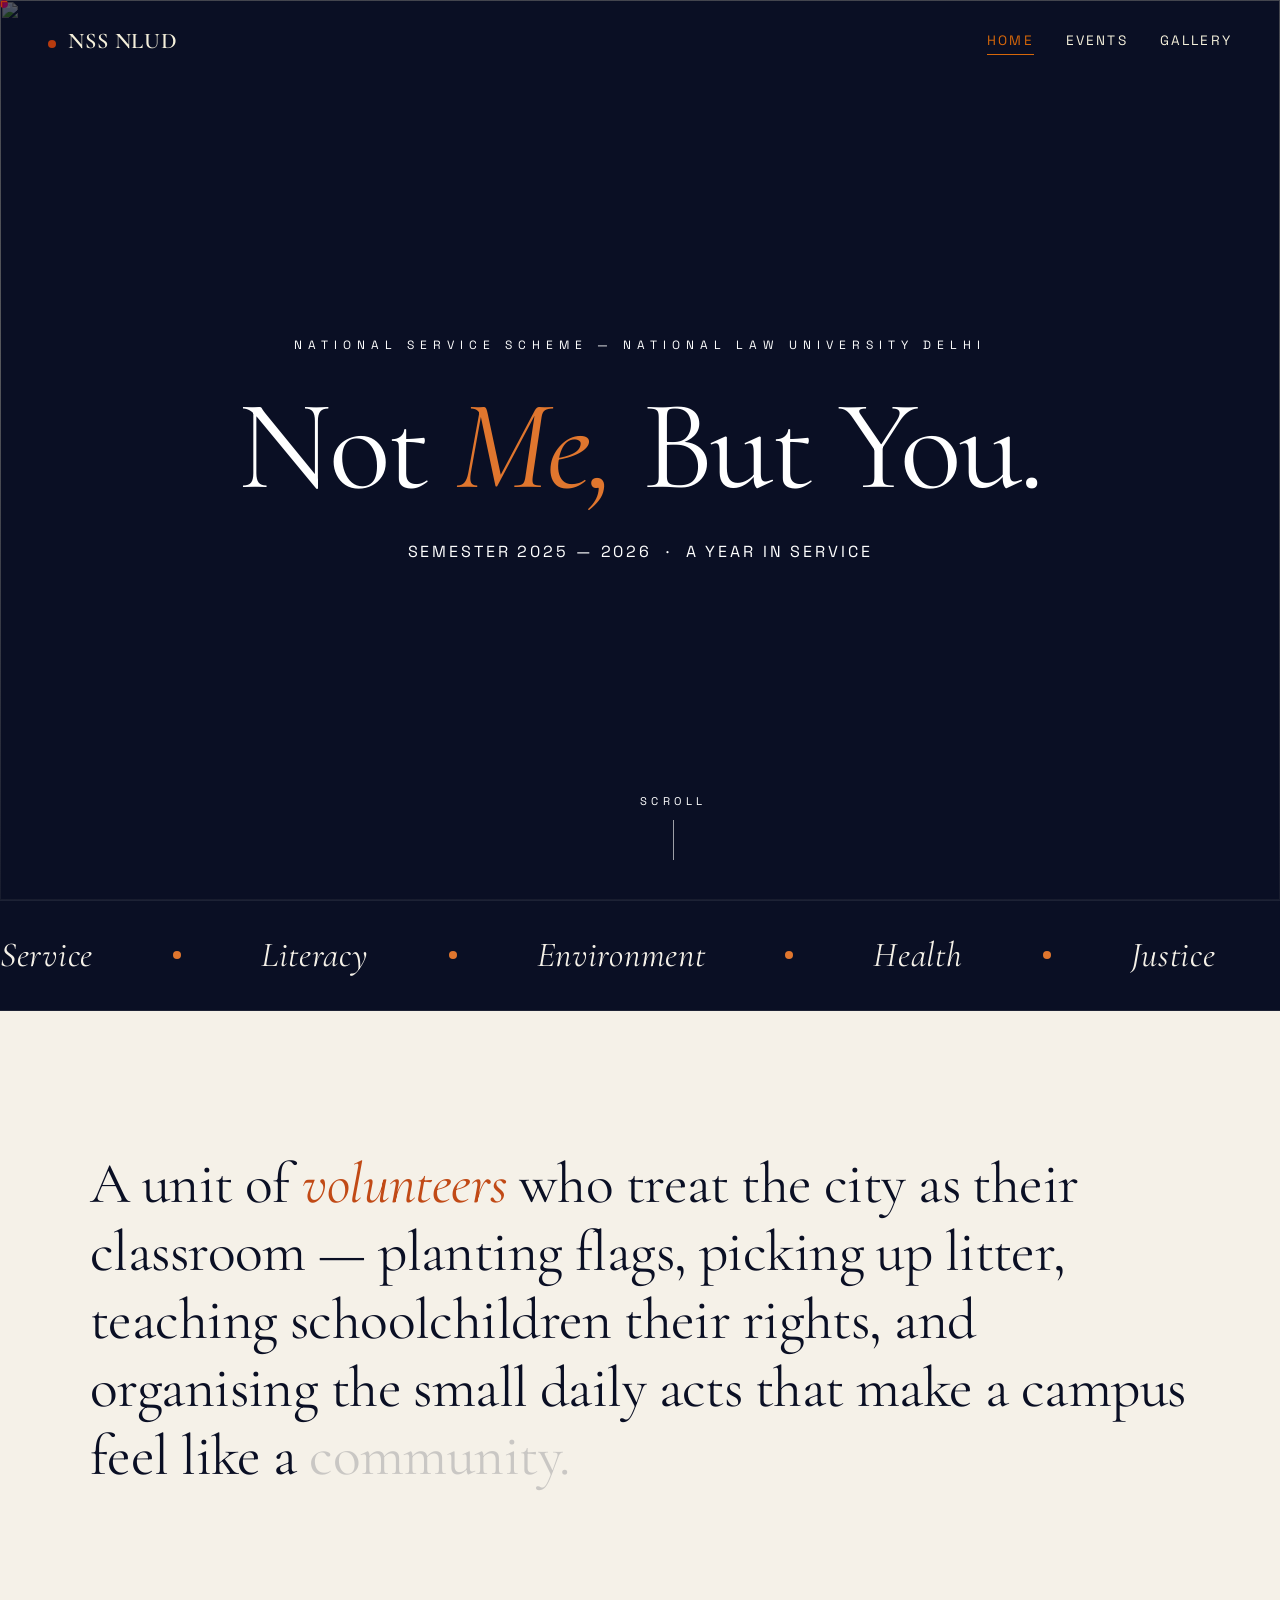
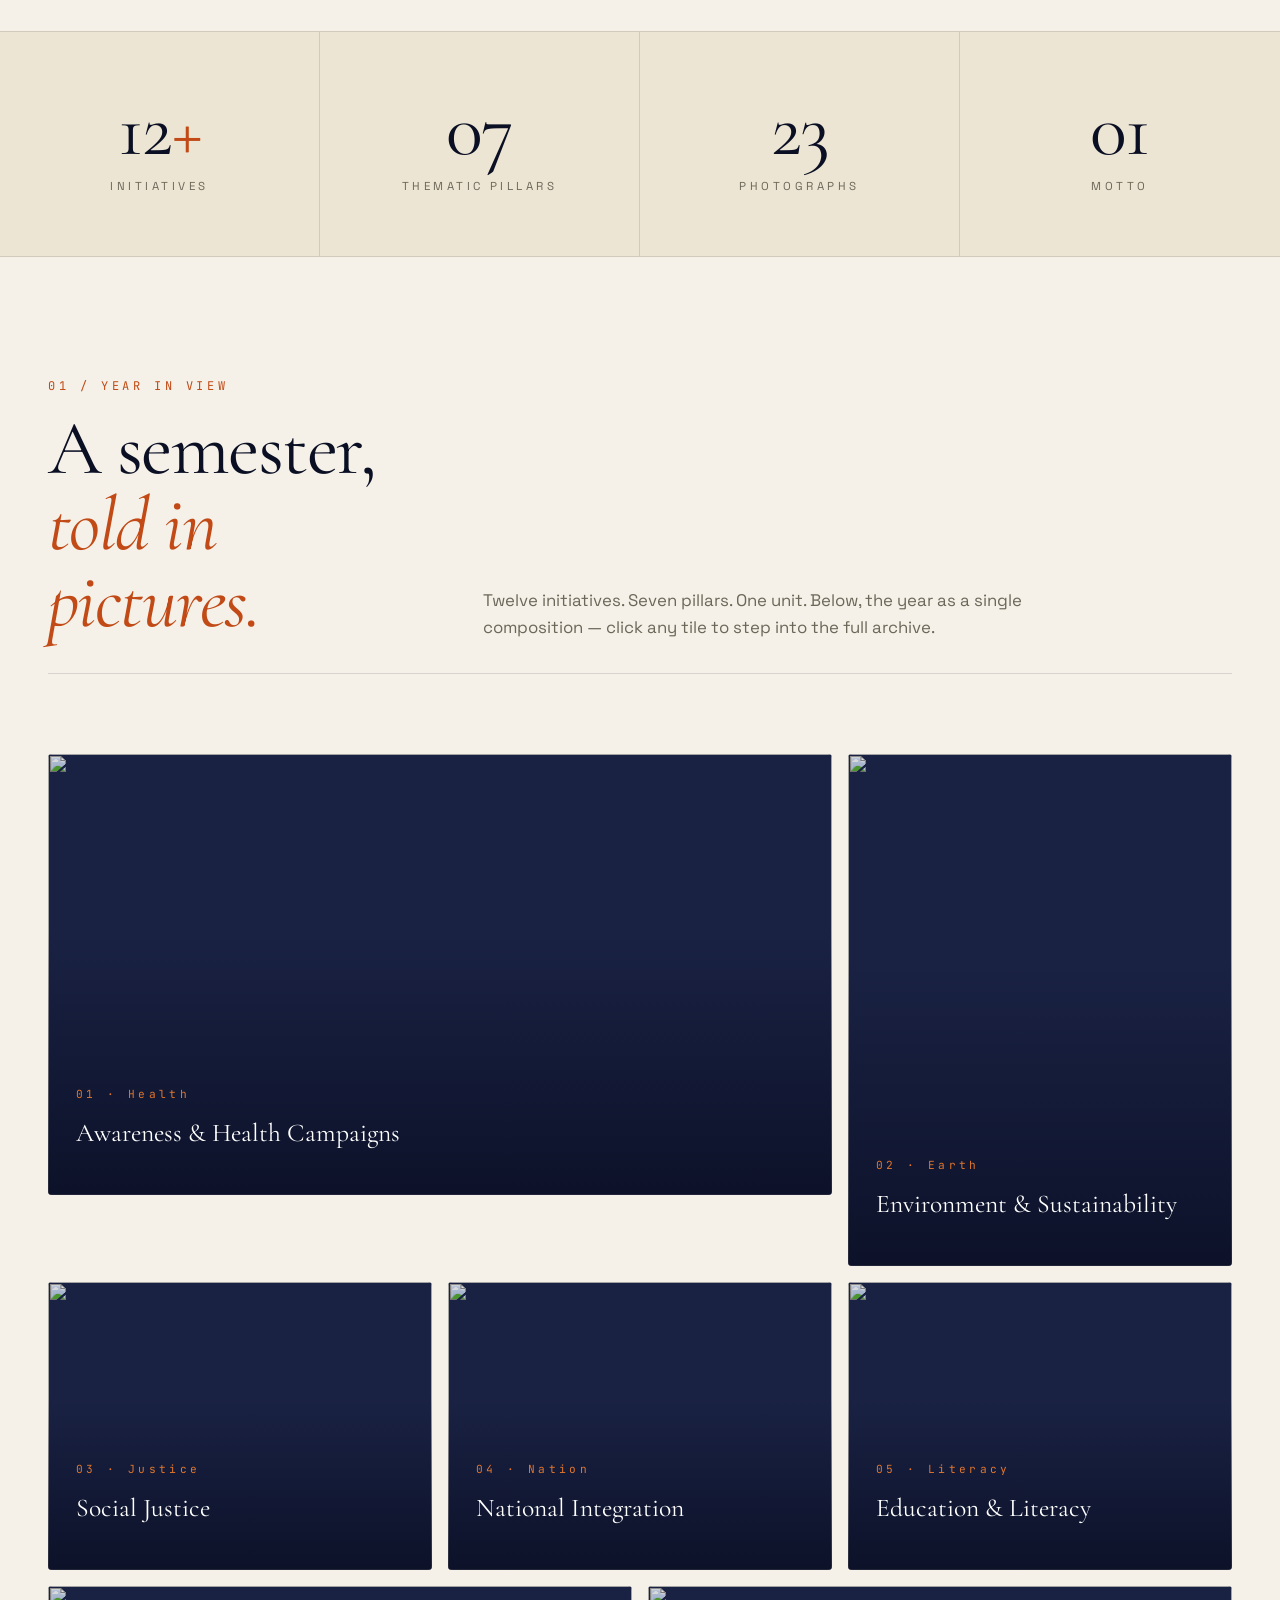
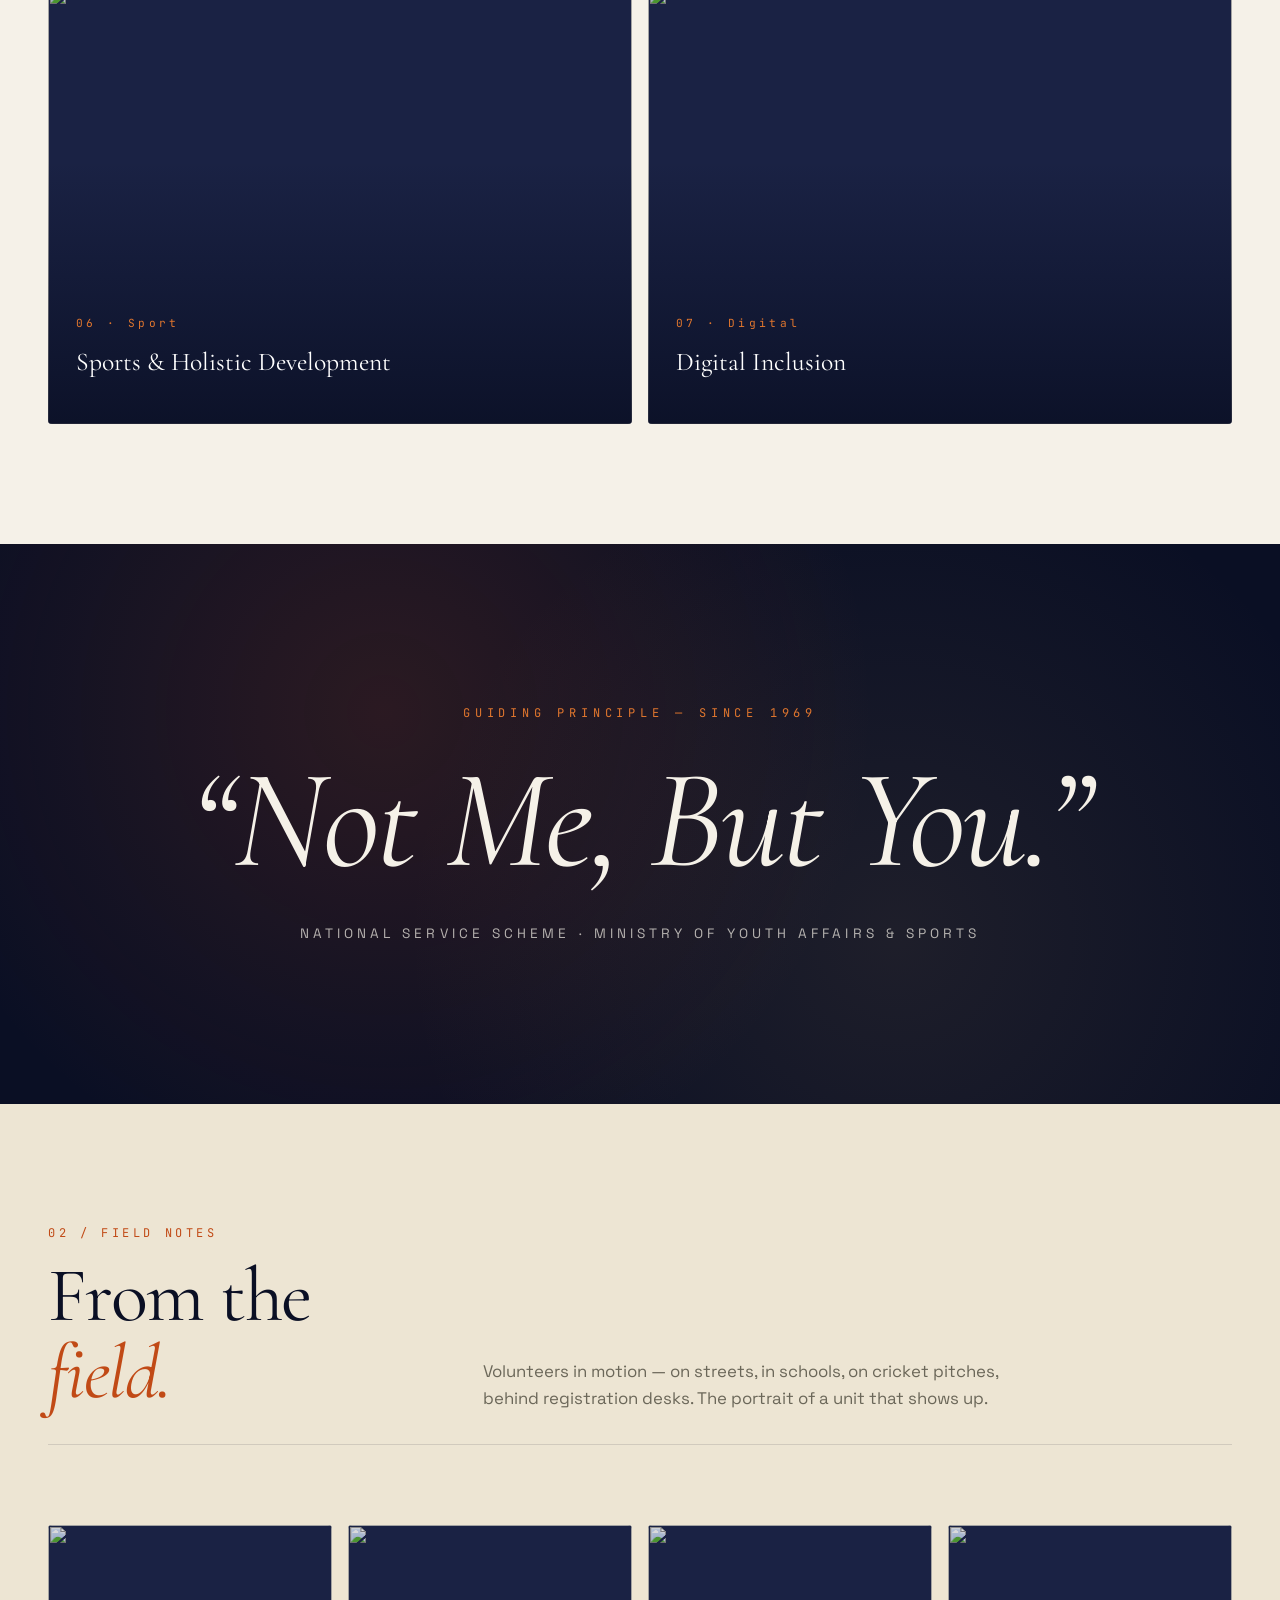
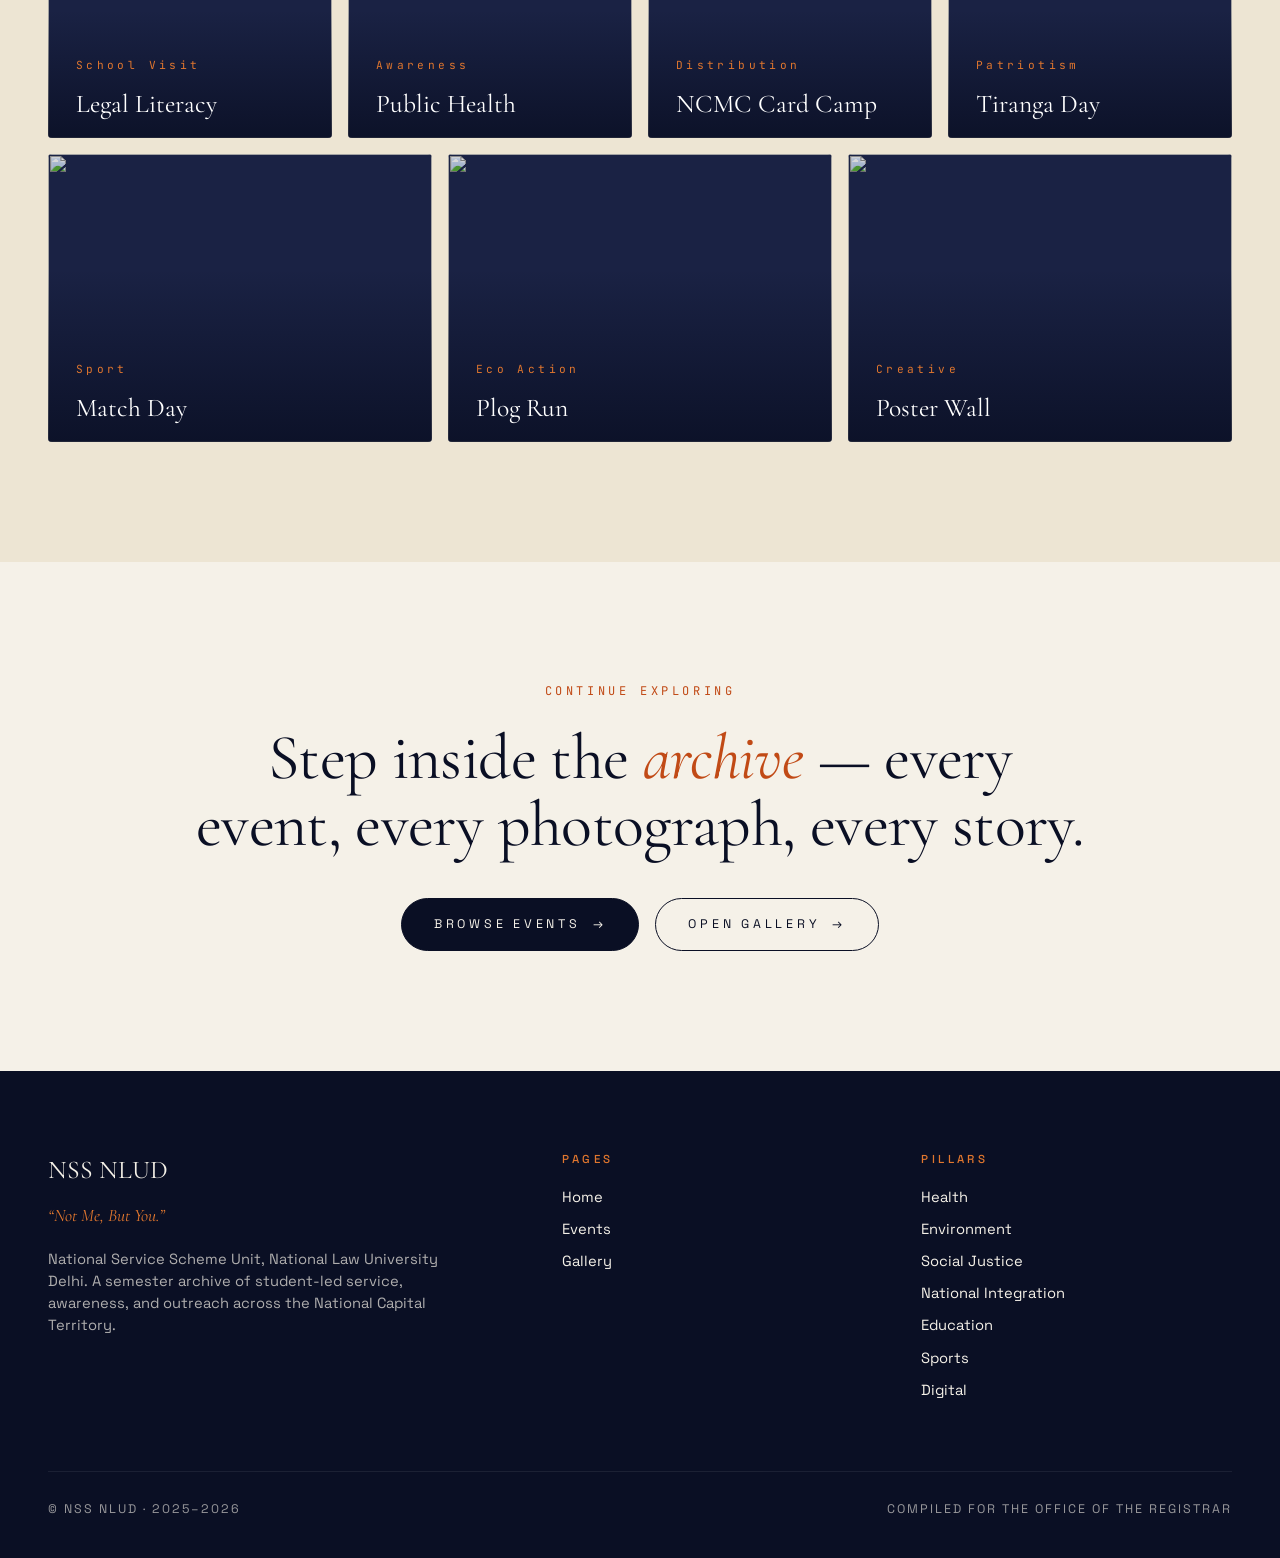
==== ncc-nss-portal/index.html @ cd05477a "Build animation-heavy NSS NLUD portal (index, events, gallery) Picture-first multi-page site with ed" ====
<!DOCTYPE html>
<html lang="en">
<head>
<meta charset="UTF-8">
<meta name="viewport" content="width=device-width, initial-scale=1.0">
<title>NSS NLUD &mdash; Not Me, But You</title>
<link rel="preconnect" href="https://fonts.googleapis.com">
<link rel="preconnect" href="https://fonts.gstatic.com" crossorigin>
<link href="https://fonts.googleapis.com/css2?family=Cormorant+Garamond:ital,wght@0,400;0,500;0,600;1,400;1,500&family=JetBrains+Mono:wght@400;500&family=Space+Grotesk:wght@300;400;500;600&display=swap" rel="stylesheet">
<link rel="stylesheet" href="css/style.css">
</head>
<body>

<!-- Loader -->
<div class="loader" id="loader">
  <div class="loader-content">
    <div class="loader-emblem"></div>
    <div class="loader-text">NSS NLUD</div>
  </div>
</div>

<div class="cursor-dot" id="cursor"></div>

<!-- Nav -->
<nav class="nav" id="nav">
  <a href="index.html" class="nav-brand"><span class="nav-brand-mark"></span>NSS NLUD</a>
  <ul class="nav-links">
    <li><a href="index.html" class="active">Home</a></li>
    <li><a href="events.html">Events</a></li>
    <li><a href="gallery.html">Gallery</a></li>
  </ul>
</nav>

<!-- Hero -->
<section class="hero">
  <div class="hero-images">
    <img class="hero-img active" src="https://i.ibb.co/6GfSR00/v-Y8-UCCm-X.jpg" alt="">
    <img class="hero-img" src="https://i.ibb.co/MmTkv3T/f-Pap-Uw-OS.jpg" alt="">
    <img class="hero-img" src="https://i.ibb.co/WWmpXKh4/R6dk18je.jpg" alt="">
    <img class="hero-img" src="https://i.ibb.co/zhR3KMVs/i-C2-OAWls.jpg" alt="">
  </div>
  <div class="hero-overlay"></div>
  <div class="hero-content">
    <div class="hero-eyebrow">National Service Scheme &mdash; National Law University Delhi</div>
    <h1 class="hero-title">
      <span class="word">Not</span> <span class="word"><em>Me,</em></span> <span class="word">But You.</span>
    </h1>
    <div class="hero-sub">Semester 2025 &mdash; 2026 &nbsp;&middot;&nbsp; A Year in Service</div>
  </div>
  <div class="hero-scroll">
    <span>Scroll</span>
    <div class="hero-scroll-line"></div>
  </div>
</section>

<!-- Marquee motto -->
<div class="marquee">
  <div class="marquee-track">
    <span>Service <span class="dot"></span> Literacy <span class="dot"></span> Environment <span class="dot"></span> Health <span class="dot"></span> Justice <span class="dot"></span> Patriotism <span class="dot"></span> Sport <span class="dot"></span> Inclusion <span class="dot"></span></span>
    <span>Service <span class="dot"></span> Literacy <span class="dot"></span> Environment <span class="dot"></span> Health <span class="dot"></span> Justice <span class="dot"></span> Patriotism <span class="dot"></span> Sport <span class="dot"></span> Inclusion <span class="dot"></span></span>
  </div>
</div>

<!-- Intro band -->
<section class="intro-band">
  <p class="intro-text" id="introText">
    A unit of <em>volunteers</em> who treat the city as their classroom &mdash; planting flags, picking up litter, teaching schoolchildren their rights, and organising the small daily acts that make a campus feel like a community.
  </p>
</section>

<!-- Stats -->
<section class="stats reveal-stagger">
  <div class="stat">
    <div class="stat-num">12<em>+</em></div>
    <div class="stat-label">Initiatives</div>
  </div>
  <div class="stat">
    <div class="stat-num">07</div>
    <div class="stat-label">Thematic Pillars</div>
  </div>
  <div class="stat">
    <div class="stat-num">23</div>
    <div class="stat-label">Photographs</div>
  </div>
  <div class="stat">
    <div class="stat-num">01</div>
    <div class="stat-label">Motto</div>
  </div>
</section>

<!-- Tiles -->
<section class="section">
  <div class="container">
    <div class="section-head reveal-up">
      <div>
        <div class="section-num">01 / Year in view</div>
        <h2 class="section-title">A semester, <em>told in pictures.</em></h2>
      </div>
      <p class="section-blurb">Twelve initiatives. Seven pillars. One unit. Below, the year as a single composition &mdash; click any tile to step into the full archive.</p>
    </div>

    <div class="tiles reveal-stagger">
      <a class="tile tile-wide" href="events.html#health">
        <img src="https://i.ibb.co/vCtHjJq8/v-Jl4-D5-WC.jpg" alt="">
        <div class="tile-overlay">
          <div class="tile-num">01 &middot; Health</div>
          <div class="tile-title">Awareness &amp; Health Campaigns</div>
          <div class="tile-meta">No Tobacco Day &middot; Dog Bite Awareness</div>
        </div>
      </a>
      <a class="tile tile-tall" href="events.html#environment">
        <img src="https://i.ibb.co/C5NzGL7y/P8Egzm8C.jpg" alt="">
        <div class="tile-overlay">
          <div class="tile-num">02 &middot; Earth</div>
          <div class="tile-title">Environment &amp; Sustainability</div>
          <div class="tile-meta">Plog Run &middot; Environment Day</div>
        </div>
      </a>
      <a class="tile tile-third" href="events.html#justice">
        <img src="https://i.ibb.co/v6W6yH0Q/v4h-L5rw-B.jpg" alt="">
        <div class="tile-overlay">
          <div class="tile-num">03 &middot; Justice</div>
          <div class="tile-title">Social Justice</div>
          <div class="tile-meta">Population Day &middot; Legal Literacy</div>
        </div>
      </a>
      <a class="tile tile-third" href="events.html#nation">
        <img src="https://i.ibb.co/ycH7rbXF/HEj-VTa12.jpg" alt="">
        <div class="tile-overlay">
          <div class="tile-num">04 &middot; Nation</div>
          <div class="tile-title">National Integration</div>
          <div class="tile-meta">Har Ghar Tiranga &middot; NSS Day</div>
        </div>
      </a>
      <a class="tile tile-third" href="events.html#literacy">
        <img src="https://i.ibb.co/7JJq0cfD/vdzvq2pq.jpg" alt="">
        <div class="tile-overlay">
          <div class="tile-num">05 &middot; Literacy</div>
          <div class="tile-title">Education &amp; Literacy</div>
          <div class="tile-meta">Literacy Day &middot; School Visits</div>
        </div>
      </a>
      <a class="tile tile-half" href="events.html#sport">
        <img src="https://i.ibb.co/s91N2N72/Zc-K5-KQ6-Y.jpg" alt="">
        <div class="tile-overlay">
          <div class="tile-num">06 &middot; Sport</div>
          <div class="tile-title">Sports &amp; Holistic Development</div>
          <div class="tile-meta">Faculty vs Students &middot; National Sports Day</div>
        </div>
      </a>
      <a class="tile tile-half" href="events.html#digital">
        <img src="https://i.ibb.co/LdPNkPSX/QVLzgk41.jpg" alt="">
        <div class="tile-overlay">
          <div class="tile-num">07 &middot; Digital</div>
          <div class="tile-title">Digital Inclusion</div>
          <div class="tile-meta">NCMC Metro Card Camp</div>
        </div>
      </a>
    </div>
  </div>
</section>

<!-- Motto Panel -->
<section class="motto-panel">
  <div class="motto-panel-content">
    <div class="motto-eyebrow">Guiding Principle &mdash; since 1969</div>
    <div class="motto-quote">&ldquo;Not Me, But You.&rdquo;</div>
    <div class="motto-attribution">National Service Scheme &middot; Ministry of Youth Affairs &amp; Sports</div>
  </div>
</section>

<!-- Featured collage strip -->
<section class="section section-warm">
  <div class="container">
    <div class="section-head reveal-up">
      <div>
        <div class="section-num">02 / Field notes</div>
        <h2 class="section-title">From the <em>field.</em></h2>
      </div>
      <p class="section-blurb">Volunteers in motion &mdash; on streets, in schools, on cricket pitches, behind registration desks. The portrait of a unit that shows up.</p>
    </div>
    <div class="tiles reveal-stagger">
      <a class="tile tile-quarter" href="gallery.html"><img src="https://i.ibb.co/nMxFwvPL/Saqoc-SYW.jpg" alt=""><div class="tile-overlay"><div class="tile-num">School Visit</div><div class="tile-title">Legal Literacy</div></div></a>
      <a class="tile tile-quarter" href="gallery.html"><img src="https://i.ibb.co/LzsD4nQ8/c-Ts-Mw-A0r.jpg" alt=""><div class="tile-overlay"><div class="tile-num">Awareness</div><div class="tile-title">Public Health</div></div></a>
      <a class="tile tile-quarter" href="gallery.html"><img src="https://i.ibb.co/ksYg7QZ9/qu1nh-SPY.jpg" alt=""><div class="tile-overlay"><div class="tile-num">Distribution</div><div class="tile-title">NCMC Card Camp</div></div></a>
      <a class="tile tile-quarter" href="gallery.html"><img src="https://i.ibb.co/8kPndy8/nz-D5-Ar-HH.jpg" alt=""><div class="tile-overlay"><div class="tile-num">Patriotism</div><div class="tile-title">Tiranga Day</div></div></a>
      <a class="tile tile-third" href="gallery.html"><img src="https://i.ibb.co/zVRkYJSZ/t0RDXMuz.jpg" alt=""><div class="tile-overlay"><div class="tile-num">Sport</div><div class="tile-title">Match Day</div></div></a>
      <a class="tile tile-third" href="gallery.html"><img src="https://i.ibb.co/Xx9FqR2S/sgym2w0Y.jpg" alt=""><div class="tile-overlay"><div class="tile-num">Eco Action</div><div class="tile-title">Plog Run</div></div></a>
      <a class="tile tile-third" href="gallery.html"><img src="https://i.ibb.co/4xrtDNR/Ewa4WRCD.jpg" alt=""><div class="tile-overlay"><div class="tile-num">Creative</div><div class="tile-title">Poster Wall</div></div></a>
    </div>
  </div>
</section>

<!-- CTA -->
<section class="cta-band">
  <div class="cta-eyebrow">Continue exploring</div>
  <h2 class="cta-title">Step inside the <em>archive</em> &mdash; every event, every photograph, every story.</h2>
  <div class="cta-buttons">
    <a class="btn" href="events.html">Browse Events <span class="arrow">&rarr;</span></a>
    <a class="btn btn-ghost" href="gallery.html">Open Gallery <span class="arrow">&rarr;</span></a>
  </div>
</section>

<!-- Footer -->
<footer class="footer">
  <div class="footer-grid">
    <div class="footer-brand">
      <div class="footer-brand-title">NSS NLUD</div>
      <div class="footer-brand-tag">&ldquo;Not Me, But You.&rdquo;</div>
      <p style="margin-top:18px; font-size:0.92rem; opacity:0.7; max-width:400px;">National Service Scheme Unit, National Law University Delhi. A semester archive of student-led service, awareness, and outreach across the National Capital Territory.</p>
    </div>
    <div class="footer-col">
      <h4>Pages</h4>
      <ul>
        <li><a href="index.html">Home</a></li>
        <li><a href="events.html">Events</a></li>
        <li><a href="gallery.html">Gallery</a></li>
      </ul>
    </div>
    <div class="footer-col">
      <h4>Pillars</h4>
      <ul>
        <li><a href="events.html#health">Health</a></li>
        <li><a href="events.html#environment">Environment</a></li>
        <li><a href="events.html#justice">Social Justice</a></li>
        <li><a href="events.html#nation">National Integration</a></li>
        <li><a href="events.html#literacy">Education</a></li>
        <li><a href="events.html#sport">Sports</a></li>
        <li><a href="events.html#digital">Digital</a></li>
      </ul>
    </div>
  </div>
  <div class="footer-base">
    <span>&copy; NSS NLUD &middot; 2025&ndash;2026</span>
    <span>Compiled for the Office of the Registrar</span>
  </div>
</footer>

<script>
  // Loader
  window.addEventListener('load', () => {
    setTimeout(() => document.getElementById('loader').classList.add('hidden'), 600);
  });

  // Nav scroll
  const nav = document.getElementById('nav');
  window.addEventListener('scroll', () => {
    nav.classList.toggle('scrolled', window.scrollY > 80);
  });

  // Cursor follower
  const cursor = document.getElementById('cursor');
  document.addEventListener('mousemove', e => {
    cursor.style.transform = `translate(${e.clientX - 4}px, ${e.clientY - 4}px)`;
  });
  document.querySelectorAll('a, .tile, .btn').forEach(el => {
    el.addEventListener('mouseenter', () => cursor.style.transform += ' scale(2.4)');
    el.addEventListener('mouseleave', () => {
      cursor.style.transform = cursor.style.transform.replace(' scale(2.4)','');
    });
  });

  // Hero crossfade
  const heroImgs = document.querySelectorAll('.hero-img');
  let heroIdx = 0;
  setInterval(() => {
    heroImgs[heroIdx].classList.remove('active');
    heroIdx = (heroIdx + 1) % heroImgs.length;
    heroImgs[heroIdx].classList.add('active');
  }, 4500);

  // IntersectionObserver reveals
  const io = new IntersectionObserver((entries) => {
    entries.forEach(en => {
      if (en.isIntersecting) {
        en.target.classList.add('in-view');
        io.unobserve(en.target);
      }
    });
  }, { threshold: 0.12 });
  document.querySelectorAll('.reveal-up, .reveal-stagger').forEach(el => io.observe(el));

  // Word-by-word reveal of intro text
  const intro = document.getElementById('introText');
  if (intro) {
    const text = intro.innerHTML;
    intro.innerHTML = text.replace(/(\S+)/g, '<span class="reveal">$1</span>').replace(/<span class="reveal"><em>/g, '<em><span class="reveal">').replace(/<\/em><\/span>/g, '</span></em>');
    const spans = intro.querySelectorAll('.reveal');
    const introIO = new IntersectionObserver((entries) => {
      entries.forEach(en => {
        if (en.isIntersecting) {
          spans.forEach((s, i) => setTimeout(() => s.classList.add('lit'), i * 35));
          introIO.disconnect();
        }
      });
    }, { threshold: 0.3 });
    introIO.observe(intro);
  }
</script>

</body>
</html>
---- ncc-nss-portal/css/style.css ----
/* =========================================================
   NSS NLUD — NCC/NSS College Portal
   Editorial-cinematic stylesheet
   ========================================================= */

:root {
  --ink: #0a0f24;
  --ink-soft: #1a2244;
  --bg: #f5f1e8;
  --bg-warm: #ede5d3;
  --paper: #ffffff;
  --accent: #c14a16;
  --accent-warm: #e0762e;
  --gold: #b08d57;
  --muted: #6b6759;
  --line: rgba(10, 15, 36, 0.12);
  --shadow-sm: 0 2px 8px rgba(10, 15, 36, 0.08);
  --shadow-md: 0 8px 24px rgba(10, 15, 36, 0.14);
  --shadow-lg: 0 24px 60px rgba(10, 15, 36, 0.22);
  --ease: cubic-bezier(0.22, 1, 0.36, 1);
  --ease-soft: cubic-bezier(0.4, 0, 0.2, 1);
  --serif: 'Cormorant Garamond', 'Playfair Display', Georgia, serif;
  --sans: 'Space Grotesk', 'Inter', -apple-system, BlinkMacSystemFont, sans-serif;
  --mono: 'JetBrains Mono', 'Courier New', monospace;
}

* {
  box-sizing: border-box;
  margin: 0;
  padding: 0;
}

html {
  scroll-behavior: smooth;
  -webkit-font-smoothing: antialiased;
  -moz-osx-font-smoothing: grayscale;
}

body {
  font-family: var(--sans);
  background: var(--bg);
  color: var(--ink);
  line-height: 1.5;
  overflow-x: hidden;
  font-weight: 400;
}

img {
  max-width: 100%;
  display: block;
}

a {
  color: inherit;
  text-decoration: none;
}

/* ===== LOADER ===== */
.loader {
  position: fixed;
  inset: 0;
  background: var(--ink);
  z-index: 9999;
  display: flex;
  align-items: center;
  justify-content: center;
  transition: opacity 0.8s var(--ease), visibility 0.8s var(--ease);
}
.loader.hidden { opacity: 0; visibility: hidden; }
.loader-content {
  text-align: center;
  color: var(--bg);
}
.loader-emblem {
  width: 80px;
  height: 80px;
  border: 2px solid var(--accent);
  border-radius: 50%;
  margin: 0 auto 20px;
  position: relative;
  animation: pulse 1.6s ease-in-out infinite;
}
.loader-emblem::before, .loader-emblem::after {
  content: '';
  position: absolute;
  background: var(--accent);
}
.loader-emblem::before {
  inset: 50% 0 0 0;
  height: 2px;
  transform: translateY(-50%);
}
.loader-emblem::after {
  inset: 0 50% 0 0;
  width: 2px;
  transform: translateX(-50%);
}
.loader-text {
  font-family: var(--serif);
  font-size: 1.2rem;
  letter-spacing: 0.4em;
  text-transform: uppercase;
  opacity: 0.7;
}
@keyframes pulse {
  0%, 100% { transform: scale(1); opacity: 1; }
  50% { transform: scale(1.15); opacity: 0.5; }
}

/* ===== CURSOR FOLLOWER (subtle) ===== */
.cursor-dot {
  position: fixed;
  width: 8px;
  height: 8px;
  background: var(--accent);
  border-radius: 50%;
  pointer-events: none;
  z-index: 9998;
  transition: transform 0.18s var(--ease);
  mix-blend-mode: difference;
  display: none;
}
@media (hover: hover) and (pointer: fine) {
  .cursor-dot { display: block; }
}

/* ===== NAVIGATION ===== */
.nav {
  position: fixed;
  top: 0;
  left: 0;
  right: 0;
  padding: 24px 48px;
  display: flex;
  justify-content: space-between;
  align-items: center;
  z-index: 100;
  mix-blend-mode: difference;
  color: #ffffff;
  transition: padding 0.4s var(--ease);
}
.nav.scrolled {
  padding: 16px 48px;
}
.nav-brand {
  font-family: var(--serif);
  font-size: 1.4rem;
  font-weight: 600;
  letter-spacing: 0.04em;
}
.nav-brand-mark {
  display: inline-block;
  width: 8px;
  height: 8px;
  background: var(--accent);
  border-radius: 50%;
  margin-right: 12px;
  vertical-align: middle;
  animation: pulse 2.4s ease-in-out infinite;
}
.nav-links {
  display: flex;
  gap: 32px;
  list-style: none;
  font-size: 0.85rem;
  letter-spacing: 0.16em;
  text-transform: uppercase;
}
.nav-links a {
  position: relative;
  padding: 6px 0;
  transition: opacity 0.3s var(--ease);
}
.nav-links a::after {
  content: '';
  position: absolute;
  bottom: 0;
  left: 0;
  width: 0;
  height: 1px;
  background: currentColor;
  transition: width 0.4s var(--ease);
}
.nav-links a:hover::after,
.nav-links a.active::after { width: 100%; }
.nav-links a.active { color: var(--accent-warm); }

@media (max-width: 720px) {
  .nav { padding: 18px 20px; }
  .nav-links { gap: 18px; font-size: 0.7rem; }
  .nav-brand { font-size: 1.1rem; }
}

/* ===== HERO ===== */
.hero {
  position: relative;
  height: 100vh;
  min-height: 640px;
  overflow: hidden;
  display: flex;
  align-items: center;
  justify-content: center;
  background: var(--ink);
}
.hero-images {
  position: absolute;
  inset: 0;
  z-index: 1;
}
.hero-img {
  position: absolute;
  inset: 0;
  width: 100%;
  height: 100%;
  object-fit: cover;
  opacity: 0;
  transform: scale(1.08);
  transition: opacity 1.6s var(--ease), transform 8s var(--ease);
  filter: brightness(0.55) saturate(1.05);
}
.hero-img.active {
  opacity: 1;
  transform: scale(1);
}
.hero-overlay {
  position: absolute;
  inset: 0;
  z-index: 2;
  background: linear-gradient(180deg, rgba(10,15,36,0.4) 0%, rgba(10,15,36,0.2) 40%, rgba(10,15,36,0.85) 100%);
}
.hero-content {
  position: relative;
  z-index: 3;
  text-align: center;
  color: #ffffff;
  padding: 0 24px;
  max-width: 1100px;
}
.hero-eyebrow {
  font-size: 0.75rem;
  letter-spacing: 0.5em;
  text-transform: uppercase;
  margin-bottom: 32px;
  opacity: 0;
  animation: fade-up 1.2s var(--ease) 0.4s forwards;
}
.hero-title {
  font-family: var(--serif);
  font-size: clamp(3rem, 10vw, 8.5rem);
  font-weight: 400;
  line-height: 0.95;
  letter-spacing: -0.02em;
  margin-bottom: 32px;
}
.hero-title .word {
  display: inline-block;
  opacity: 0;
  transform: translateY(40px);
  animation: fade-up 1s var(--ease) forwards;
}
.hero-title .word:nth-child(1) { animation-delay: 0.6s; }
.hero-title .word:nth-child(2) { animation-delay: 0.8s; }
.hero-title .word:nth-child(3) { animation-delay: 1.0s; }
.hero-title em {
  font-style: italic;
  color: var(--accent-warm);
}
.hero-sub {
  font-size: 1rem;
  letter-spacing: 0.18em;
  text-transform: uppercase;
  opacity: 0;
  animation: fade-up 1.2s var(--ease) 1.4s forwards;
}
.hero-scroll {
  position: absolute;
  bottom: 40px;
  left: 50%;
  transform: translateX(-50%);
  z-index: 3;
  color: #ffffff;
  font-size: 0.7rem;
  letter-spacing: 0.4em;
  text-transform: uppercase;
  opacity: 0;
  animation: fade-up 1.2s var(--ease) 1.8s forwards;
  display: flex;
  flex-direction: column;
  align-items: center;
  gap: 10px;
}
.hero-scroll-line {
  width: 1px;
  height: 40px;
  background: rgba(255,255,255,0.6);
  position: relative;
  overflow: hidden;
}
.hero-scroll-line::after {
  content: '';
  position: absolute;
  top: -20px;
  left: 0;
  width: 100%;
  height: 20px;
  background: var(--accent-warm);
  animation: scroll-tick 2.4s var(--ease-soft) infinite;
}
@keyframes scroll-tick {
  0% { top: -20px; }
  100% { top: 100%; }
}
@keyframes fade-up {
  to { opacity: 1; transform: translateY(0); }
}

/* ===== MARQUEE ===== */
.marquee {
  background: var(--ink);
  color: var(--bg);
  padding: 28px 0;
  overflow: hidden;
  border-top: 1px solid rgba(255,255,255,0.08);
  border-bottom: 1px solid rgba(255,255,255,0.08);
}
.marquee-track {
  display: flex;
  gap: 80px;
  white-space: nowrap;
  animation: marquee 30s linear infinite;
  font-family: var(--serif);
  font-size: 2.2rem;
  font-style: italic;
  letter-spacing: 0.02em;
}
.marquee-track span {
  display: inline-flex;
  align-items: center;
  gap: 80px;
}
.marquee-track .dot {
  width: 8px;
  height: 8px;
  background: var(--accent-warm);
  border-radius: 50%;
}
@keyframes marquee {
  to { transform: translateX(-50%); }
}

/* ===== SECTION ===== */
.section {
  padding: 120px 48px;
  position: relative;
}
.section-dark {
  background: var(--ink);
  color: var(--bg);
}
.section-warm {
  background: var(--bg-warm);
}
.container {
  max-width: 1320px;
  margin: 0 auto;
}
.section-head {
  display: grid;
  grid-template-columns: 1fr 2fr;
  gap: 60px;
  align-items: end;
  margin-bottom: 80px;
  padding-bottom: 32px;
  border-bottom: 1px solid var(--line);
}
.section-dark .section-head { border-bottom-color: rgba(255,255,255,0.15); }
.section-num {
  font-family: var(--mono);
  font-size: 0.75rem;
  letter-spacing: 0.3em;
  text-transform: uppercase;
  color: var(--accent);
  margin-bottom: 16px;
}
.section-title {
  font-family: var(--serif);
  font-size: clamp(2.4rem, 6vw, 5rem);
  font-weight: 400;
  line-height: 1;
  letter-spacing: -0.02em;
}
.section-title em {
  font-style: italic;
  color: var(--accent);
}
.section-dark .section-title em { color: var(--accent-warm); }
.section-blurb {
  font-size: 1.05rem;
  line-height: 1.6;
  max-width: 560px;
  color: var(--muted);
}
.section-dark .section-blurb { color: rgba(245,241,232,0.7); }

@media (max-width: 900px) {
  .section { padding: 80px 24px; }
  .section-head { grid-template-columns: 1fr; gap: 24px; margin-bottom: 48px; }
}

/* ===== INTRO TEXT BAND ===== */
.intro-band {
  padding: 140px 48px;
  background: var(--bg);
}
.intro-text {
  font-family: var(--serif);
  font-size: clamp(1.8rem, 4.5vw, 3.6rem);
  line-height: 1.18;
  font-weight: 400;
  max-width: 1100px;
  margin: 0 auto;
  letter-spacing: -0.01em;
}
.intro-text em { color: var(--accent); font-style: italic; }
.intro-text .reveal {
  display: inline-block;
  opacity: 0.18;
  transition: opacity 0.6s var(--ease);
}
.intro-text .reveal.lit { opacity: 1; }

@media (max-width: 720px) { .intro-band { padding: 80px 24px; } }

/* ===== TILES (HOME) ===== */
.tiles {
  display: grid;
  grid-template-columns: repeat(12, 1fr);
  gap: 16px;
}
.tile {
  position: relative;
  overflow: hidden;
  border-radius: 4px;
  background: var(--ink-soft);
  cursor: pointer;
  transition: transform 0.6s var(--ease);
  aspect-ratio: 4 / 3;
}
.tile.tile-wide { grid-column: span 8; aspect-ratio: 16/9; }
.tile.tile-tall { grid-column: span 4; aspect-ratio: 3/4; }
.tile.tile-half { grid-column: span 6; }
.tile.tile-third { grid-column: span 4; }
.tile.tile-quarter { grid-column: span 3; }
.tile img {
  width: 100%;
  height: 100%;
  object-fit: cover;
  transition: transform 1.4s var(--ease), filter 0.6s var(--ease);
  filter: brightness(0.85);
}
.tile:hover img {
  transform: scale(1.06);
  filter: brightness(0.65);
}
.tile-overlay {
  position: absolute;
  inset: 0;
  display: flex;
  flex-direction: column;
  justify-content: flex-end;
  padding: 28px;
  color: #ffffff;
  background: linear-gradient(180deg, transparent 40%, rgba(10,15,36,0.85) 100%);
  pointer-events: none;
}
.tile-num {
  font-family: var(--mono);
  font-size: 0.7rem;
  letter-spacing: 0.3em;
  color: var(--accent-warm);
  margin-bottom: 8px;
}
.tile-title {
  font-family: var(--serif);
  font-size: clamp(1.3rem, 2vw, 1.9rem);
  font-weight: 400;
  line-height: 1.1;
  transform: translateY(8px);
  transition: transform 0.5s var(--ease);
}
.tile:hover .tile-title { transform: translateY(0); }
.tile-meta {
  font-size: 0.75rem;
  letter-spacing: 0.2em;
  text-transform: uppercase;
  opacity: 0;
  margin-top: 10px;
  transform: translateY(12px);
  transition: opacity 0.5s var(--ease) 0.05s, transform 0.5s var(--ease) 0.05s;
}
.tile:hover .tile-meta { opacity: 0.85; transform: translateY(0); }

@media (max-width: 900px) {
  .tile.tile-wide, .tile.tile-tall, .tile.tile-half, .tile.tile-third, .tile.tile-quarter {
    grid-column: span 12;
  }
  .tile-overlay { padding: 20px; }
}

/* ===== EVENT BLOCK (events.html) ===== */
.event-block {
  display: grid;
  grid-template-columns: 1fr 1.2fr;
  gap: 80px;
  padding: 100px 0;
  border-bottom: 1px solid var(--line);
  align-items: center;
}
.event-block:nth-child(even) {
  grid-template-columns: 1.2fr 1fr;
}
.event-block:nth-child(even) .event-text {
  order: 2;
}
.event-text {
  position: relative;
}
.event-eyebrow {
  font-family: var(--mono);
  font-size: 0.75rem;
  letter-spacing: 0.3em;
  text-transform: uppercase;
  color: var(--accent);
  margin-bottom: 20px;
}
.event-title {
  font-family: var(--serif);
  font-size: clamp(2.2rem, 4.4vw, 4rem);
  font-weight: 400;
  line-height: 1;
  letter-spacing: -0.02em;
  margin-bottom: 24px;
}
.event-title em { font-style: italic; color: var(--accent); }
.event-meta {
  font-size: 0.78rem;
  letter-spacing: 0.22em;
  text-transform: uppercase;
  color: var(--muted);
  margin-bottom: 28px;
  display: flex;
  gap: 24px;
  flex-wrap: wrap;
}
.event-meta span::before {
  content: '◦';
  color: var(--accent);
  margin-right: 8px;
}
.event-blurb {
  font-size: 1.02rem;
  line-height: 1.55;
  max-width: 480px;
  color: var(--ink-soft);
}

.event-images {
  position: relative;
}
.event-images.dual {
  display: grid;
  grid-template-columns: 1.4fr 1fr;
  gap: 16px;
  align-items: start;
}
.event-images.dual .event-img:nth-child(2) {
  margin-top: 60px;
}
.event-images .event-img {
  width: 100%;
  height: auto;
  display: block;
  border-radius: 4px;
  box-shadow: var(--shadow-md);
  transition: transform 0.8s var(--ease), box-shadow 0.8s var(--ease);
}
.event-images .event-img:hover {
  transform: translateY(-6px);
  box-shadow: var(--shadow-lg);
}

@media (max-width: 1000px) {
  .event-block, .event-block:nth-child(even) {
    grid-template-columns: 1fr;
    gap: 36px;
    padding: 60px 0;
  }
  .event-block:nth-child(even) .event-text { order: 0; }
  .event-images.dual .event-img:nth-child(2) { margin-top: 0; }
}

/* ===== THEME PILLAR DIVIDER ===== */
.pillar-divider {
  display: grid;
  grid-template-columns: auto 1fr auto;
  gap: 32px;
  align-items: center;
  padding: 80px 0 40px;
}
.pillar-divider .pillar-num {
  font-family: var(--mono);
  font-size: 0.78rem;
  letter-spacing: 0.3em;
  color: var(--accent);
}
.pillar-divider .pillar-name {
  font-family: var(--serif);
  font-size: clamp(1.6rem, 3vw, 2.6rem);
  font-style: italic;
  font-weight: 400;
  letter-spacing: -0.01em;
}
.pillar-divider .pillar-line {
  height: 1px;
  background: var(--line);
}

/* ===== GALLERY ===== */
.gallery-hero {
  height: 60vh;
  min-height: 420px;
  position: relative;
  overflow: hidden;
  display: flex;
  align-items: center;
  justify-content: center;
  background: var(--ink);
  color: #ffffff;
  text-align: center;
}
.gallery-hero img {
  position: absolute;
  inset: 0;
  width: 100%;
  height: 100%;
  object-fit: cover;
  filter: brightness(0.45);
  animation: subtle-zoom 14s var(--ease-soft) infinite alternate;
}
@keyframes subtle-zoom {
  to { transform: scale(1.08); }
}
.gallery-hero-content {
  position: relative;
  z-index: 2;
  padding: 0 24px;
}
.gallery-hero-content h1 {
  font-family: var(--serif);
  font-size: clamp(3rem, 9vw, 7rem);
  font-weight: 400;
  letter-spacing: -0.02em;
  line-height: 0.95;
}
.gallery-hero-content em { font-style: italic; color: var(--accent-warm); }
.gallery-hero-content p {
  margin-top: 24px;
  font-size: 0.9rem;
  letter-spacing: 0.3em;
  text-transform: uppercase;
  opacity: 0.8;
}

.masonry {
  column-count: 3;
  column-gap: 18px;
  padding: 80px 48px;
}
.masonry-item {
  break-inside: avoid;
  margin-bottom: 18px;
  position: relative;
  overflow: hidden;
  border-radius: 4px;
  cursor: pointer;
  background: var(--ink-soft);
}
.masonry-item img {
  width: 100%;
  height: auto;
  display: block;
  transition: transform 1.2s var(--ease), filter 0.6s var(--ease);
  filter: brightness(0.95);
}
.masonry-item:hover img {
  transform: scale(1.04);
  filter: brightness(0.7);
}
.masonry-item .caption {
  position: absolute;
  inset: auto 0 0 0;
  padding: 18px 22px;
  color: #ffffff;
  background: linear-gradient(180deg, transparent, rgba(10,15,36,0.9));
  opacity: 0;
  transform: translateY(12px);
  transition: opacity 0.5s var(--ease), transform 0.5s var(--ease);
}
.masonry-item:hover .caption {
  opacity: 1;
  transform: translateY(0);
}
.caption-num {
  font-family: var(--mono);
  font-size: 0.7rem;
  letter-spacing: 0.3em;
  color: var(--accent-warm);
}
.caption-title {
  font-family: var(--serif);
  font-size: 1.1rem;
  margin-top: 4px;
  font-style: italic;
}

@media (max-width: 1000px) { .masonry { column-count: 2; padding: 60px 24px; } }
@media (max-width: 600px) { .masonry { column-count: 1; padding: 40px 18px; } }

/* ===== LIGHTBOX ===== */
.lightbox {
  position: fixed;
  inset: 0;
  background: rgba(10, 15, 36, 0.96);
  display: none;
  align-items: center;
  justify-content: center;
  z-index: 9000;
  cursor: zoom-out;
  padding: 40px;
}
.lightbox.open { display: flex; animation: fade 0.3s var(--ease) forwards; }
.lightbox img {
  max-width: 92vw;
  max-height: 88vh;
  object-fit: contain;
  border-radius: 4px;
  box-shadow: 0 30px 80px rgba(0,0,0,0.6);
  animation: zoom-in 0.4s var(--ease);
}
.lightbox-close {
  position: absolute;
  top: 28px;
  right: 32px;
  color: #ffffff;
  font-size: 0.8rem;
  letter-spacing: 0.3em;
  text-transform: uppercase;
  opacity: 0.7;
  transition: opacity 0.3s var(--ease);
}
.lightbox-close:hover { opacity: 1; }
@keyframes fade { from { opacity: 0; } to { opacity: 1; } }
@keyframes zoom-in {
  from { transform: scale(0.92); opacity: 0; }
  to { transform: scale(1); opacity: 1; }
}

/* ===== MOTTO PANEL ===== */
.motto-panel {
  background: var(--ink);
  color: var(--bg);
  padding: 160px 48px;
  text-align: center;
  position: relative;
  overflow: hidden;
}
.motto-panel::before {
  content: '';
  position: absolute;
  inset: 0;
  background: radial-gradient(circle at 30% 30%, rgba(193,74,22,0.18), transparent 50%),
              radial-gradient(circle at 70% 70%, rgba(176,141,87,0.12), transparent 50%);
  animation: drift 18s ease-in-out infinite alternate;
}
@keyframes drift {
  to { transform: translate(40px, -20px) rotate(8deg); }
}
.motto-panel-content { position: relative; z-index: 2; }
.motto-eyebrow {
  font-family: var(--mono);
  font-size: 0.75rem;
  letter-spacing: 0.4em;
  text-transform: uppercase;
  color: var(--accent-warm);
  margin-bottom: 32px;
}
.motto-quote {
  font-family: var(--serif);
  font-size: clamp(3.4rem, 11vw, 9rem);
  font-style: italic;
  font-weight: 400;
  line-height: 0.95;
  letter-spacing: -0.02em;
}
.motto-attribution {
  margin-top: 36px;
  font-size: 0.85rem;
  letter-spacing: 0.3em;
  text-transform: uppercase;
  opacity: 0.7;
}

/* ===== STATS STRIP ===== */
.stats {
  display: grid;
  grid-template-columns: repeat(4, 1fr);
  gap: 0;
  background: var(--bg-warm);
  border-top: 1px solid var(--line);
  border-bottom: 1px solid var(--line);
}
.stat {
  padding: 60px 32px;
  border-right: 1px solid var(--line);
  text-align: center;
}
.stat:last-child { border-right: none; }
.stat-num {
  font-family: var(--serif);
  font-size: clamp(3rem, 6vw, 5rem);
  font-weight: 400;
  line-height: 1;
  letter-spacing: -0.02em;
  color: var(--ink);
}
.stat-num em { font-style: italic; color: var(--accent); }
.stat-label {
  margin-top: 10px;
  font-size: 0.72rem;
  letter-spacing: 0.3em;
  text-transform: uppercase;
  color: var(--muted);
}
@media (max-width: 800px) {
  .stats { grid-template-columns: repeat(2, 1fr); }
  .stat:nth-child(2) { border-right: none; }
  .stat:nth-child(1), .stat:nth-child(2) { border-bottom: 1px solid var(--line); }
  .stat { padding: 40px 20px; }
}

/* ===== CTA BAND ===== */
.cta-band {
  padding: 120px 48px;
  background: var(--bg);
  text-align: center;
}
.cta-eyebrow {
  font-family: var(--mono);
  font-size: 0.75rem;
  letter-spacing: 0.3em;
  text-transform: uppercase;
  color: var(--accent);
  margin-bottom: 24px;
}
.cta-title {
  font-family: var(--serif);
  font-size: clamp(2.2rem, 5vw, 4.4rem);
  font-weight: 400;
  line-height: 1.05;
  letter-spacing: -0.01em;
  max-width: 900px;
  margin: 0 auto 40px;
}
.cta-title em { font-style: italic; color: var(--accent); }
.cta-buttons {
  display: flex;
  gap: 16px;
  justify-content: center;
  flex-wrap: wrap;
}
.btn {
  display: inline-flex;
  align-items: center;
  gap: 12px;
  padding: 16px 32px;
  font-size: 0.78rem;
  letter-spacing: 0.3em;
  text-transform: uppercase;
  border-radius: 100px;
  border: 1px solid var(--ink);
  background: var(--ink);
  color: var(--bg);
  transition: all 0.4s var(--ease);
  position: relative;
  overflow: hidden;
}
.btn:hover {
  background: var(--accent);
  border-color: var(--accent);
  transform: translateY(-2px);
  box-shadow: var(--shadow-md);
}
.btn-ghost {
  background: transparent;
  color: var(--ink);
}
.btn-ghost:hover { background: var(--ink); color: var(--bg); }
.btn .arrow {
  display: inline-block;
  transition: transform 0.3s var(--ease);
}
.btn:hover .arrow { transform: translateX(4px); }

/* ===== FOOTER ===== */
.footer {
  background: var(--ink);
  color: var(--bg);
  padding: 80px 48px 40px;
}
.footer-grid {
  display: grid;
  grid-template-columns: 1.5fr 1fr 1fr;
  gap: 48px;
  max-width: 1320px;
  margin: 0 auto 60px;
}
.footer-brand-title {
  font-family: var(--serif);
  font-size: 1.6rem;
  margin-bottom: 14px;
}
.footer-brand-tag {
  font-style: italic;
  color: var(--accent-warm);
  font-family: var(--serif);
  font-size: 1.1rem;
}
.footer-col h4 {
  font-size: 0.72rem;
  letter-spacing: 0.3em;
  text-transform: uppercase;
  color: var(--accent-warm);
  margin-bottom: 18px;
  font-weight: 500;
}
.footer-col ul { list-style: none; }
.footer-col li { margin-bottom: 10px; font-size: 0.92rem; }
.footer-col a:hover { color: var(--accent-warm); }
.footer-base {
  border-top: 1px solid rgba(255,255,255,0.12);
  padding-top: 28px;
  display: flex;
  justify-content: space-between;
  font-size: 0.78rem;
  letter-spacing: 0.16em;
  text-transform: uppercase;
  opacity: 0.6;
  max-width: 1320px;
  margin: 0 auto;
  flex-wrap: wrap;
  gap: 16px;
}

@media (max-width: 800px) {
  .footer { padding: 60px 24px 30px; }
  .footer-grid { grid-template-columns: 1fr; gap: 32px; }
  .footer-base { flex-direction: column; }
}

/* ===== REVEAL ANIMATIONS ===== */
.reveal-up {
  opacity: 0;
  transform: translateY(40px);
  transition: opacity 1s var(--ease), transform 1s var(--ease);
}
.reveal-up.in-view {
  opacity: 1;
  transform: translateY(0);
}
.reveal-stagger > * {
  opacity: 0;
  transform: translateY(30px);
  transition: opacity 0.9s var(--ease), transform 0.9s var(--ease);
}
.reveal-stagger.in-view > *:nth-child(1) { transition-delay: 0.05s; }
.reveal-stagger.in-view > *:nth-child(2) { transition-delay: 0.15s; }
.reveal-stagger.in-view > *:nth-child(3) { transition-delay: 0.25s; }
.reveal-stagger.in-view > *:nth-child(4) { transition-delay: 0.35s; }
.reveal-stagger.in-view > *:nth-child(5) { transition-delay: 0.45s; }
.reveal-stagger.in-view > *:nth-child(6) { transition-delay: 0.55s; }
.reveal-stagger.in-view > *:nth-child(7) { transition-delay: 0.65s; }
.reveal-stagger.in-view > *:nth-child(8) { transition-delay: 0.75s; }
.reveal-stagger.in-view > * {
  opacity: 1;
  transform: translateY(0);
}

/* legacy class kept for compatibility */
.event-img {
  width: 100%;
  max-width: 600px;
  margin: 20px auto;
  display: block;
  border-radius: 8px;
  box-shadow: 0 4px 8px rgba(0,0,0,0.2);
}
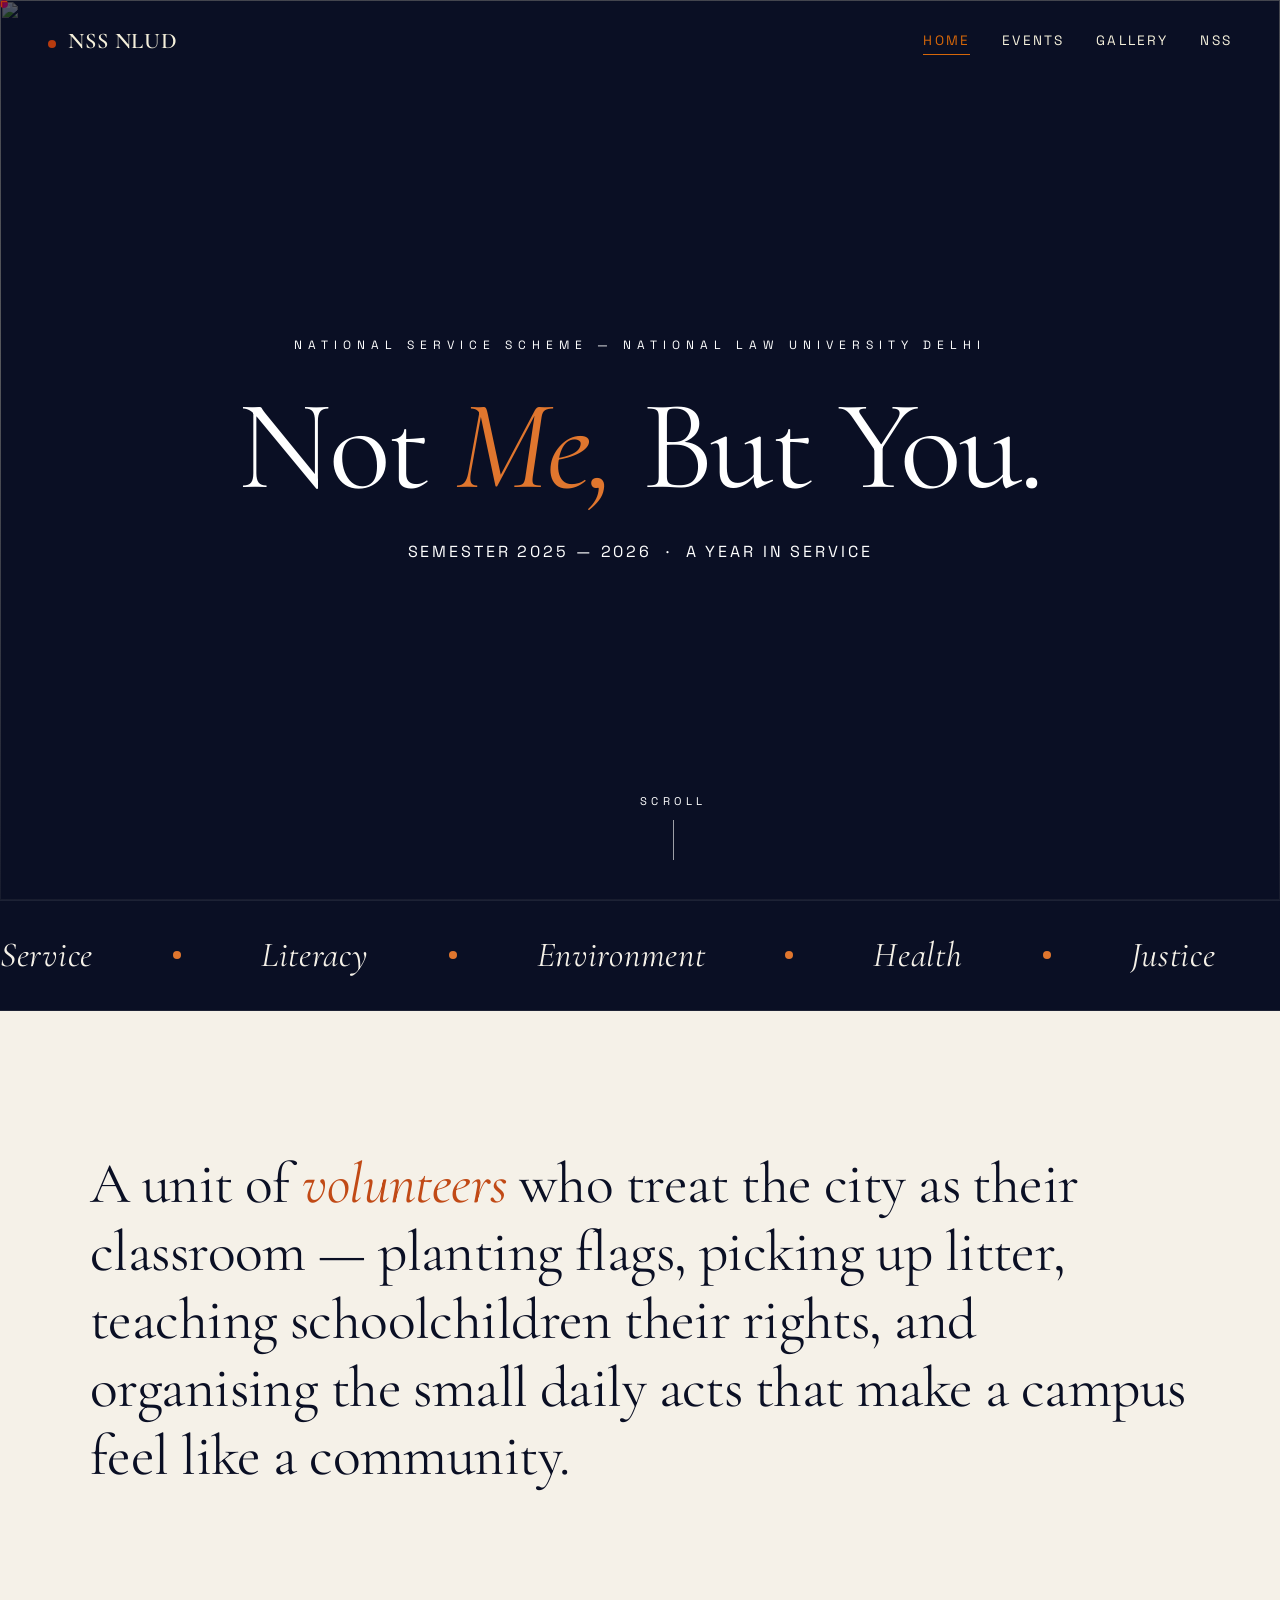
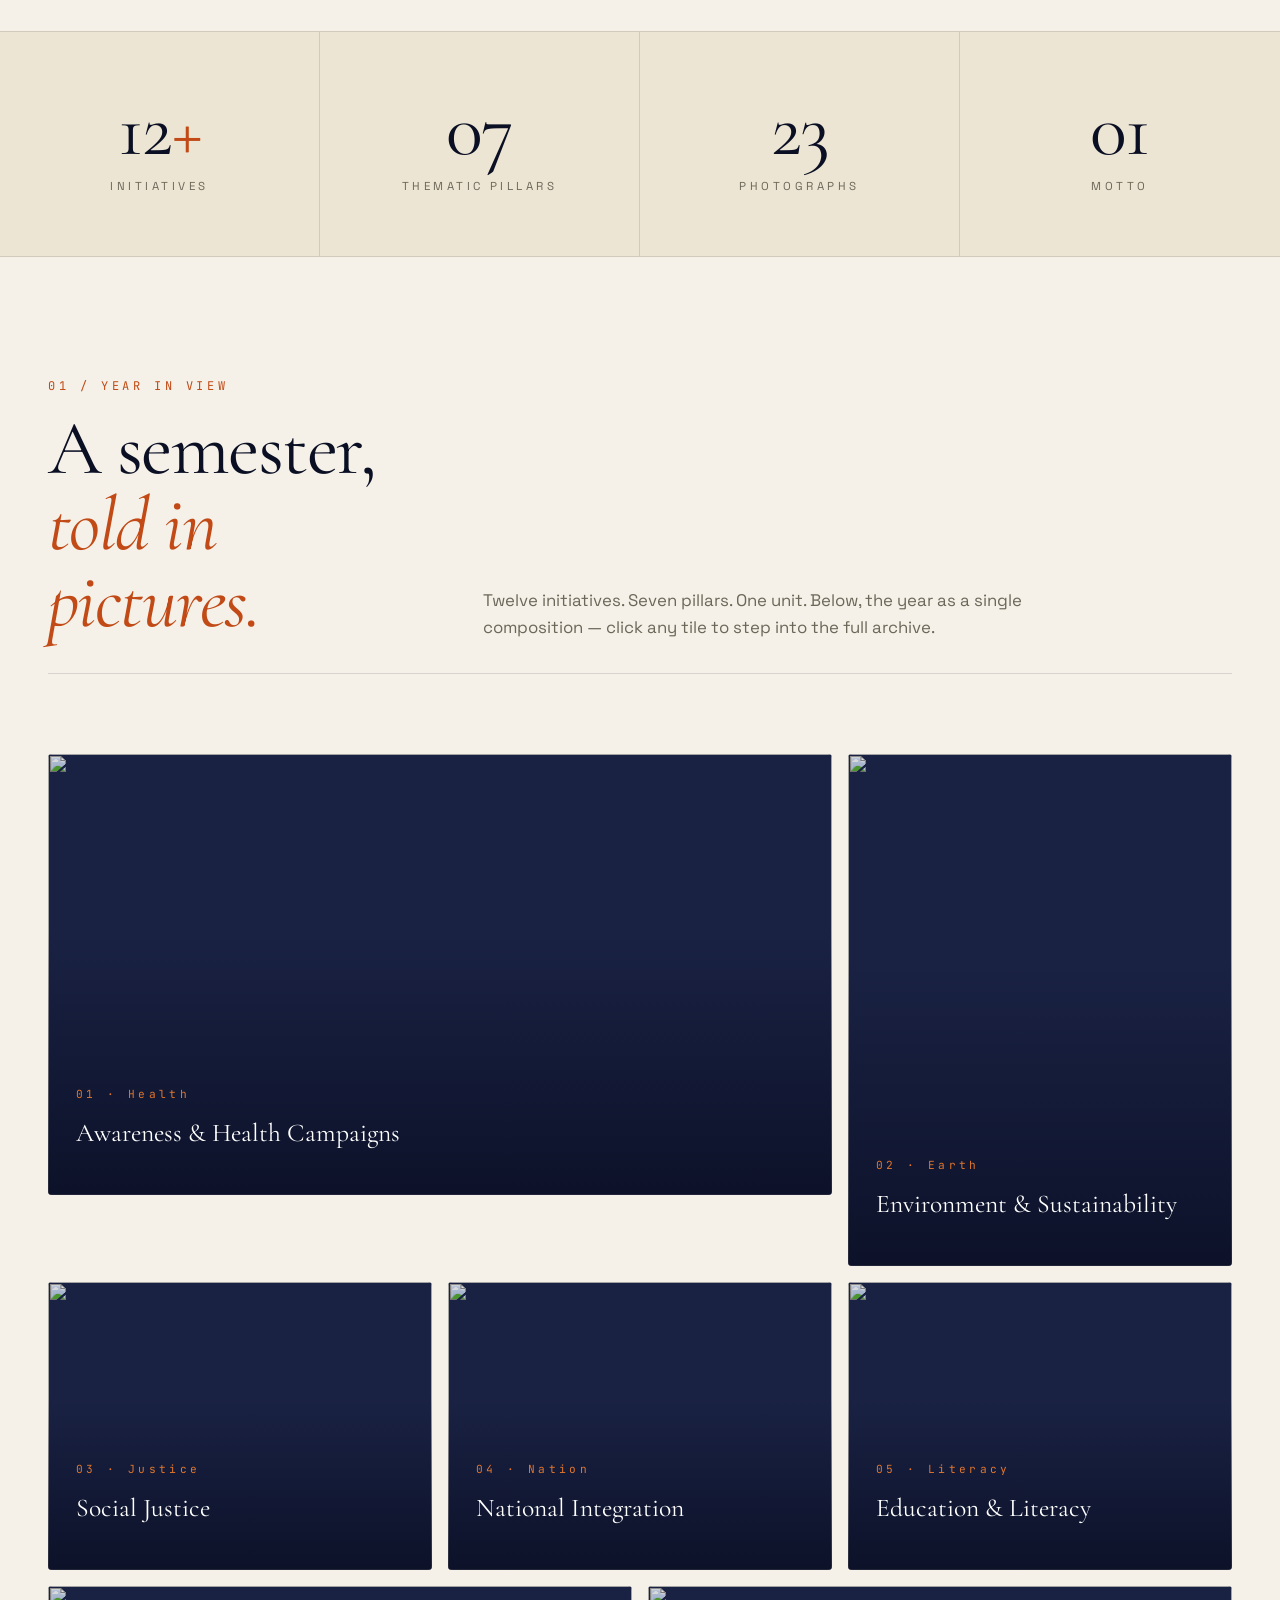
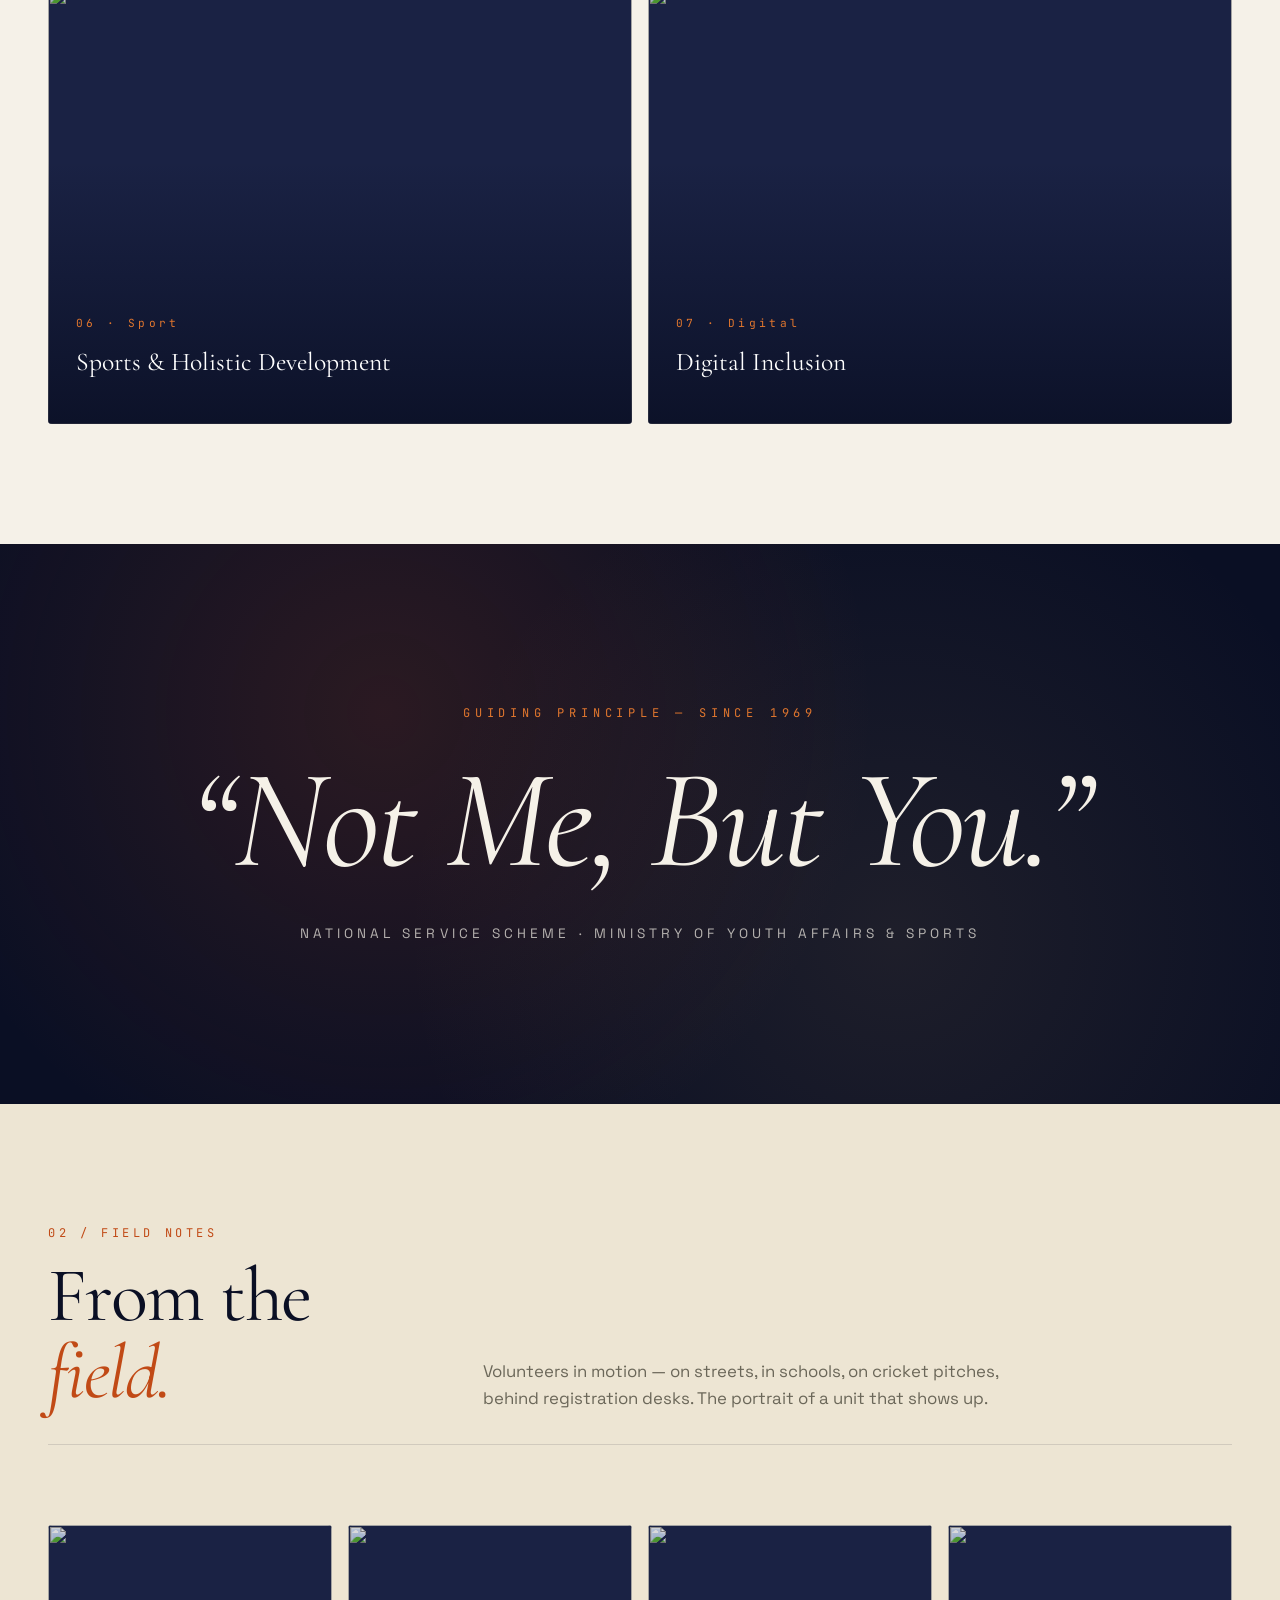
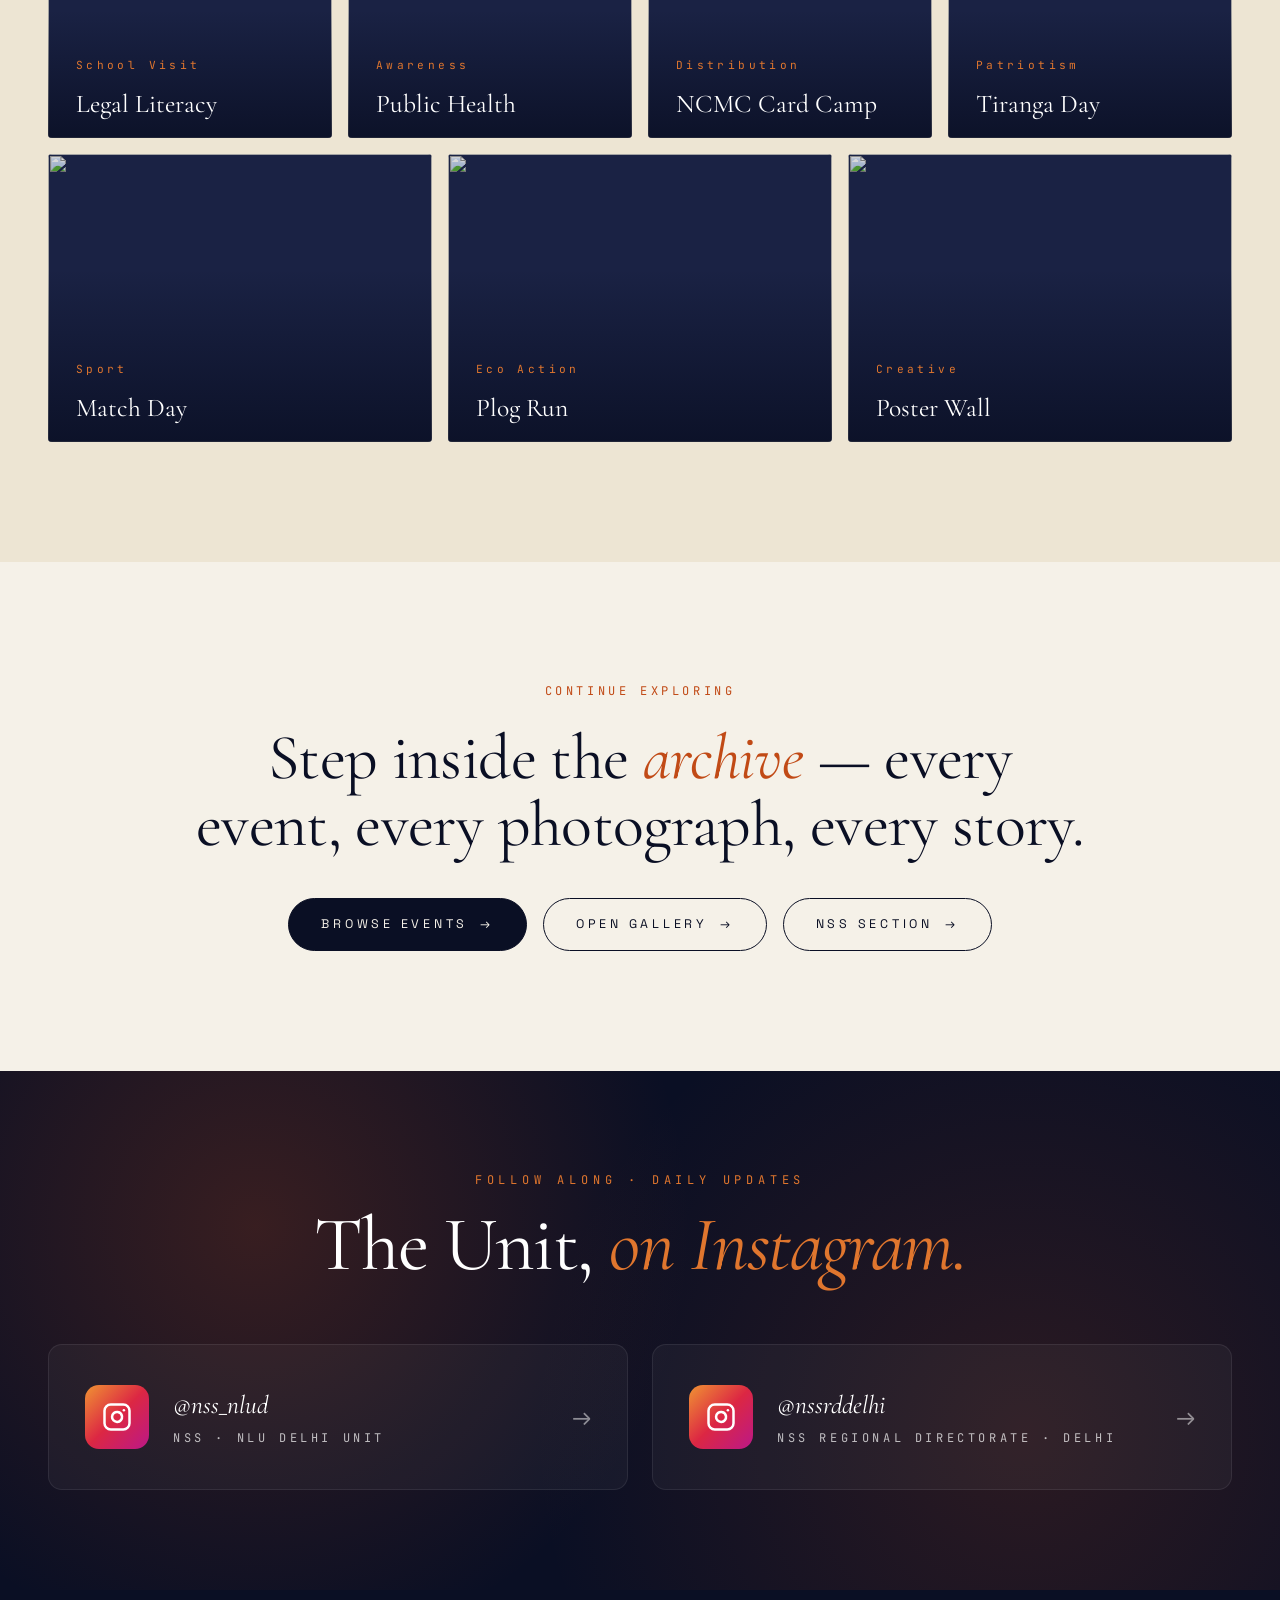
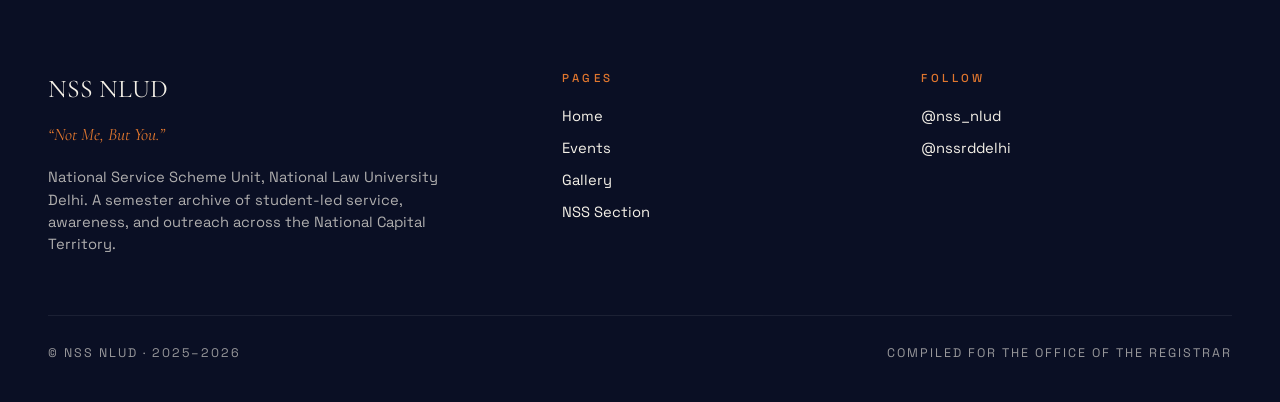
==== commit f731bdee: "Add NSS Section page, Instagram socials band, and global cross-links - New nss.html with hero image-" ====
--- a/ncc-nss-portal/index.html
+++ b/ncc-nss-portal/index.html
@@ -28,6 +28,7 @@
     <li><a href="index.html" class="active">Home</a></li>
     <li><a href="events.html">Events</a></li>
     <li><a href="gallery.html">Gallery</a></li>
+    <li><a href="nss.html">NSS</a></li>
   </ul>
 </nav>
 
@@ -198,6 +199,43 @@
   <div class="cta-buttons">
     <a class="btn" href="events.html">Browse Events <span class="arrow">&rarr;</span></a>
     <a class="btn btn-ghost" href="gallery.html">Open Gallery <span class="arrow">&rarr;</span></a>
+    <a class="btn btn-ghost" href="nss.html">NSS Section <span class="arrow">&rarr;</span></a>
+  </div>
+</section>
+
+<!-- Socials -->
+<section class="socials-band">
+  <div class="socials-inner">
+    <div class="socials-head reveal-up">
+      <div class="eyebrow">Follow along &middot; Daily updates</div>
+      <h2>The Unit, <em>on Instagram.</em></h2>
+    </div>
+    <div class="socials-grid reveal-stagger">
+      <a class="social-card" href="https://www.instagram.com/nss_nlud" target="_blank" rel="noopener">
+        <div class="social-card-inner">
+          <div class="social-icon">
+            <svg viewBox="0 0 24 24" fill="none" stroke="currentColor" stroke-width="2" stroke-linecap="round" stroke-linejoin="round"><rect x="2" y="2" width="20" height="20" rx="5" ry="5"></rect><path d="M16 11.37A4 4 0 1 1 12.63 8 4 4 0 0 1 16 11.37z"></path><line x1="17.5" y1="6.5" x2="17.51" y2="6.5"></line></svg>
+          </div>
+          <div class="social-text">
+            <div class="social-handle">@nss_nlud</div>
+            <div class="social-meta">NSS &middot; NLU Delhi Unit</div>
+          </div>
+          <div class="social-arrow">&rarr;</div>
+        </div>
+      </a>
+      <a class="social-card" href="https://www.instagram.com/nssrddelhi" target="_blank" rel="noopener">
+        <div class="social-card-inner">
+          <div class="social-icon">
+            <svg viewBox="0 0 24 24" fill="none" stroke="currentColor" stroke-width="2" stroke-linecap="round" stroke-linejoin="round"><rect x="2" y="2" width="20" height="20" rx="5" ry="5"></rect><path d="M16 11.37A4 4 0 1 1 12.63 8 4 4 0 0 1 16 11.37z"></path><line x1="17.5" y1="6.5" x2="17.51" y2="6.5"></line></svg>
+          </div>
+          <div class="social-text">
+            <div class="social-handle">@nssrddelhi</div>
+            <div class="social-meta">NSS Regional Directorate &middot; Delhi</div>
+          </div>
+          <div class="social-arrow">&rarr;</div>
+        </div>
+      </a>
+    </div>
   </div>
 </section>
 
@@ -215,18 +253,14 @@
         <li><a href="index.html">Home</a></li>
         <li><a href="events.html">Events</a></li>
         <li><a href="gallery.html">Gallery</a></li>
+        <li><a href="nss.html">NSS Section</a></li>
       </ul>
     </div>
     <div class="footer-col">
-      <h4>Pillars</h4>
+      <h4>Follow</h4>
       <ul>
-        <li><a href="events.html#health">Health</a></li>
-        <li><a href="events.html#environment">Environment</a></li>
-        <li><a href="events.html#justice">Social Justice</a></li>
-        <li><a href="events.html#nation">National Integration</a></li>
-        <li><a href="events.html#literacy">Education</a></li>
-        <li><a href="events.html#sport">Sports</a></li>
-        <li><a href="events.html#digital">Digital</a></li>
+        <li><a href="https://www.instagram.com/nss_nlud" target="_blank" rel="noopener">@nss_nlud</a></li>
+        <li><a href="https://www.instagram.com/nssrddelhi" target="_blank" rel="noopener">@nssrddelhi</a></li>
       </ul>
     </div>
   </div>
--- a/ncc-nss-portal/css/style.css
+++ b/ncc-nss-portal/css/style.css
@@ -1004,3 +1004,436 @@
   border-radius: 8px;
   box-shadow: 0 4px 8px rgba(0,0,0,0.2);
 }
+
+/* =========================================================
+   NSS SECTION — IMAGE MARQUEE, COLLAGE, FILMSTRIP, SOCIALS
+   ========================================================= */
+
+.nss-hero {
+  position: relative;
+  height: 100vh;
+  min-height: 720px;
+  background: var(--ink);
+  color: #ffffff;
+  overflow: hidden;
+  display: flex;
+  align-items: center;
+  justify-content: center;
+}
+.nss-hero::before {
+  content: '';
+  position: absolute;
+  inset: 0;
+  background:
+    radial-gradient(circle at 20% 30%, rgba(193,74,22,0.15), transparent 45%),
+    radial-gradient(circle at 80% 70%, rgba(176,141,87,0.12), transparent 45%);
+  z-index: 1;
+}
+.nss-hero-stack {
+  position: absolute;
+  inset: 0;
+  z-index: 2;
+}
+.nss-hero-stack .float {
+  position: absolute;
+  width: 22vw;
+  max-width: 320px;
+  min-width: 160px;
+  aspect-ratio: 4/5;
+  border-radius: 8px;
+  overflow: hidden;
+  box-shadow: 0 30px 80px rgba(0,0,0,0.55);
+  opacity: 0;
+  animation: float-in 1.6s var(--ease) forwards;
+}
+.nss-hero-stack .float img {
+  width: 100%;
+  height: 100%;
+  object-fit: cover;
+  filter: brightness(0.85) saturate(1.05);
+}
+.nss-hero-stack .float.f1 { top: 12%; left: 6%; transform: rotate(-8deg) translateY(40px); animation-delay: 0.4s; --rot: -8deg; }
+.nss-hero-stack .float.f2 { top: 8%; right: 8%; transform: rotate(6deg) translateY(60px); animation-delay: 0.6s; --rot: 6deg; }
+.nss-hero-stack .float.f3 { bottom: 14%; left: 14%; transform: rotate(4deg) translateY(60px); animation-delay: 0.8s; --rot: 4deg; }
+.nss-hero-stack .float.f4 { bottom: 10%; right: 12%; transform: rotate(-10deg) translateY(40px); animation-delay: 1.0s; --rot: -10deg; }
+.nss-hero-stack .float.f5 { top: 38%; left: 38%; width: 18vw; min-width: 140px; transform: rotate(2deg) translateY(50px); animation-delay: 1.2s; --rot: 2deg; }
+@keyframes float-in {
+  to { opacity: 1; transform: rotate(var(--rot, 0deg)) translateY(0); }
+}
+.nss-hero-stack .float:hover {
+  transform: rotate(0deg) translateY(-8px) scale(1.05);
+  z-index: 5;
+  transition: transform 0.6s var(--ease);
+}
+
+.nss-hero-content {
+  position: relative;
+  z-index: 4;
+  text-align: center;
+  padding: 0 24px;
+  pointer-events: none;
+}
+.nss-hero-content .eyebrow {
+  font-family: var(--mono);
+  font-size: 0.78rem;
+  letter-spacing: 0.45em;
+  text-transform: uppercase;
+  margin-bottom: 28px;
+  color: var(--accent-warm);
+  opacity: 0;
+  animation: fade-up 1.2s var(--ease) 1.4s forwards;
+}
+.nss-hero-content h1 {
+  font-family: var(--serif);
+  font-size: clamp(3.4rem, 12vw, 10rem);
+  font-weight: 400;
+  line-height: 0.9;
+  letter-spacing: -0.03em;
+  text-shadow: 0 6px 30px rgba(0,0,0,0.4);
+}
+.nss-hero-content h1 em { font-style: italic; color: var(--accent-warm); }
+.nss-hero-content h1 .word {
+  display: inline-block;
+  opacity: 0;
+  transform: translateY(40px);
+  animation: fade-up 1.1s var(--ease) forwards;
+}
+.nss-hero-content h1 .word:nth-child(1) { animation-delay: 1.5s; }
+.nss-hero-content h1 .word:nth-child(2) { animation-delay: 1.65s; }
+.nss-hero-content h1 .word:nth-child(3) { animation-delay: 1.8s; }
+.nss-hero-content .sub {
+  margin-top: 28px;
+  font-size: 0.92rem;
+  letter-spacing: 0.35em;
+  text-transform: uppercase;
+  opacity: 0;
+  animation: fade-up 1.2s var(--ease) 2s forwards;
+}
+
+@media (max-width: 720px) {
+  .nss-hero-stack .float { width: 38vw; min-width: 120px; }
+  .nss-hero-stack .float.f5 { display: none; }
+}
+
+/* ---- Image marquee strips ---- */
+.img-marquee {
+  padding: 60px 0;
+  overflow: hidden;
+  position: relative;
+  background: var(--bg);
+}
+.img-marquee.dark { background: var(--ink); }
+.img-marquee + .img-marquee { padding-top: 0; }
+.img-marquee-strip {
+  display: flex;
+  gap: 24px;
+  width: max-content;
+  animation: strip-slide 60s linear infinite;
+}
+.img-marquee-strip.reverse {
+  animation-direction: reverse;
+  animation-duration: 75s;
+}
+.img-marquee-strip.fast { animation-duration: 45s; }
+.img-marquee-strip .frame {
+  flex: 0 0 auto;
+  width: 320px;
+  height: 240px;
+  border-radius: 6px;
+  overflow: hidden;
+  box-shadow: var(--shadow-md);
+  transition: transform 0.6s var(--ease);
+}
+.img-marquee-strip .frame.tall { height: 320px; width: 240px; }
+.img-marquee-strip .frame:hover {
+  transform: translateY(-8px) scale(1.04);
+}
+.img-marquee-strip .frame img {
+  width: 100%;
+  height: 100%;
+  object-fit: cover;
+  transition: transform 1s var(--ease);
+}
+.img-marquee-strip .frame:hover img { transform: scale(1.08); }
+@keyframes strip-slide {
+  to { transform: translateX(-50%); }
+}
+@media (max-width: 720px) {
+  .img-marquee-strip .frame { width: 220px; height: 170px; }
+  .img-marquee-strip .frame.tall { height: 240px; width: 180px; }
+}
+
+/* ---- Editorial collage ---- */
+.collage {
+  display: grid;
+  grid-template-columns: repeat(12, 1fr);
+  grid-auto-rows: 90px;
+  gap: 14px;
+}
+.collage .cell {
+  position: relative;
+  overflow: hidden;
+  border-radius: 6px;
+  cursor: pointer;
+  background: var(--ink-soft);
+}
+.collage .cell img {
+  width: 100%;
+  height: 100%;
+  object-fit: cover;
+  transition: transform 1.4s var(--ease), filter 0.6s var(--ease);
+  filter: brightness(0.9);
+}
+.collage .cell:hover img {
+  transform: scale(1.07);
+  filter: brightness(0.65);
+}
+.collage .cell::after {
+  content: attr(data-num);
+  position: absolute;
+  bottom: 14px;
+  left: 14px;
+  font-family: var(--mono);
+  font-size: 0.7rem;
+  letter-spacing: 0.3em;
+  color: #ffffff;
+  opacity: 0;
+  transform: translateY(8px);
+  transition: opacity 0.5s var(--ease), transform 0.5s var(--ease);
+}
+.collage .cell:hover::after { opacity: 1; transform: translateY(0); }
+
+.collage .c-a { grid-column: span 6; grid-row: span 5; }
+.collage .c-b { grid-column: span 3; grid-row: span 3; }
+.collage .c-c { grid-column: span 3; grid-row: span 3; }
+.collage .c-d { grid-column: span 4; grid-row: span 3; }
+.collage .c-e { grid-column: span 4; grid-row: span 3; }
+.collage .c-f { grid-column: span 4; grid-row: span 3; }
+.collage .c-g { grid-column: span 3; grid-row: span 4; }
+.collage .c-h { grid-column: span 3; grid-row: span 4; }
+.collage .c-i { grid-column: span 6; grid-row: span 4; }
+.collage .c-j { grid-column: span 6; grid-row: span 3; }
+.collage .c-k { grid-column: span 6; grid-row: span 3; }
+
+@media (max-width: 900px) {
+  .collage { grid-template-columns: repeat(6, 1fr); grid-auto-rows: 100px; }
+  .collage .c-a { grid-column: span 6; grid-row: span 4; }
+  .collage .c-b, .collage .c-c { grid-column: span 3; grid-row: span 3; }
+  .collage .c-d, .collage .c-e, .collage .c-f { grid-column: span 6; grid-row: span 3; }
+  .collage .c-g, .collage .c-h { grid-column: span 3; grid-row: span 4; }
+  .collage .c-i, .collage .c-j, .collage .c-k { grid-column: span 6; grid-row: span 3; }
+}
+
+/* ---- Horizontal filmstrip ---- */
+.filmstrip-wrap {
+  position: relative;
+  background: var(--ink);
+  color: #ffffff;
+  padding: 100px 0;
+  overflow: hidden;
+}
+.filmstrip-wrap .container { padding: 0 48px; }
+.filmstrip {
+  display: flex;
+  gap: 18px;
+  overflow-x: auto;
+  scroll-snap-type: x mandatory;
+  scrollbar-width: none;
+  padding: 24px 48px 24px 48px;
+  margin: 0 -48px;
+  cursor: grab;
+}
+.filmstrip::-webkit-scrollbar { display: none; }
+.filmstrip:active { cursor: grabbing; }
+.filmstrip .slide {
+  flex: 0 0 78%;
+  max-width: 720px;
+  scroll-snap-align: center;
+  position: relative;
+  border-radius: 6px;
+  overflow: hidden;
+  aspect-ratio: 4/3;
+  box-shadow: var(--shadow-lg);
+  transition: transform 0.6s var(--ease);
+}
+.filmstrip .slide:hover { transform: translateY(-6px); }
+.filmstrip .slide img {
+  width: 100%;
+  height: 100%;
+  object-fit: cover;
+  transition: transform 1.2s var(--ease);
+}
+.filmstrip .slide:hover img { transform: scale(1.05); }
+.filmstrip .slide-meta {
+  position: absolute;
+  bottom: 22px;
+  left: 24px;
+  color: #ffffff;
+  font-family: var(--mono);
+  font-size: 0.72rem;
+  letter-spacing: 0.3em;
+  text-transform: uppercase;
+  background: rgba(10,15,36,0.7);
+  padding: 8px 14px;
+  border-radius: 100px;
+  -webkit-backdrop-filter: blur(8px);
+  backdrop-filter: blur(8px);
+}
+@media (max-width: 720px) {
+  .filmstrip-wrap .container, .filmstrip { padding-left: 24px; padding-right: 24px; }
+  .filmstrip { margin: 0 -24px; }
+  .filmstrip .slide { flex: 0 0 88%; }
+}
+
+/* ---- Socials band ---- */
+.socials-band {
+  background: var(--ink);
+  color: #ffffff;
+  padding: 100px 48px;
+  position: relative;
+  overflow: hidden;
+}
+.socials-band::before {
+  content: '';
+  position: absolute;
+  inset: 0;
+  background:
+    radial-gradient(circle at 20% 30%, rgba(193,74,22,0.25), transparent 40%),
+    radial-gradient(circle at 80% 70%, rgba(193,74,22,0.18), transparent 45%);
+  animation: drift 20s ease-in-out infinite alternate;
+}
+.socials-inner {
+  position: relative;
+  z-index: 2;
+  max-width: 1320px;
+  margin: 0 auto;
+}
+.socials-head {
+  text-align: center;
+  margin-bottom: 60px;
+}
+.socials-head .eyebrow {
+  font-family: var(--mono);
+  font-size: 0.75rem;
+  letter-spacing: 0.4em;
+  text-transform: uppercase;
+  color: var(--accent-warm);
+  margin-bottom: 18px;
+}
+.socials-head h2 {
+  font-family: var(--serif);
+  font-size: clamp(2.4rem, 6vw, 4.8rem);
+  font-weight: 400;
+  letter-spacing: -0.02em;
+  line-height: 1;
+}
+.socials-head h2 em { font-style: italic; color: var(--accent-warm); }
+
+.socials-grid {
+  display: grid;
+  grid-template-columns: 1fr 1fr;
+  gap: 24px;
+}
+.social-card {
+  position: relative;
+  display: block;
+  padding: 40px 36px;
+  border-radius: 14px;
+  background: rgba(255,255,255,0.04);
+  border: 1px solid rgba(255,255,255,0.08);
+  overflow: hidden;
+  transition: all 0.5s var(--ease);
+  text-decoration: none;
+}
+.social-card::before {
+  content: '';
+  position: absolute;
+  inset: 0;
+  background: linear-gradient(135deg, #f09433 0%, #e6683c 25%, #dc2743 50%, #cc2366 75%, #bc1888 100%);
+  opacity: 0;
+  transition: opacity 0.6s var(--ease);
+  z-index: 0;
+}
+.social-card:hover {
+  transform: translateY(-6px);
+  border-color: rgba(255,255,255,0.2);
+}
+.social-card:hover::before { opacity: 0.85; }
+.social-card-inner {
+  position: relative;
+  z-index: 1;
+  display: flex;
+  align-items: center;
+  gap: 24px;
+}
+.social-icon {
+  width: 64px;
+  height: 64px;
+  border-radius: 14px;
+  background: linear-gradient(135deg, #f09433, #dc2743, #bc1888);
+  display: flex;
+  align-items: center;
+  justify-content: center;
+  flex-shrink: 0;
+  transition: transform 0.5s var(--ease);
+}
+.social-card:hover .social-icon {
+  background: rgba(255,255,255,0.18);
+  transform: rotate(-6deg) scale(1.06);
+}
+.social-icon svg {
+  width: 30px;
+  height: 30px;
+  color: #ffffff;
+}
+.social-text { flex: 1; }
+.social-handle {
+  font-family: var(--serif);
+  font-size: 1.6rem;
+  font-style: italic;
+  margin-bottom: 4px;
+}
+.social-meta {
+  font-family: var(--mono);
+  font-size: 0.75rem;
+  letter-spacing: 0.3em;
+  text-transform: uppercase;
+  opacity: 0.7;
+}
+.social-arrow {
+  font-size: 1.5rem;
+  opacity: 0.5;
+  transition: transform 0.5s var(--ease), opacity 0.5s var(--ease);
+}
+.social-card:hover .social-arrow {
+  opacity: 1;
+  transform: translateX(8px);
+}
+
+@media (max-width: 800px) {
+  .socials-band { padding: 70px 24px; }
+  .socials-grid { grid-template-columns: 1fr; }
+  .social-card { padding: 28px 24px; }
+  .social-card-inner { gap: 18px; }
+  .social-icon { width: 52px; height: 52px; }
+  .social-handle { font-size: 1.3rem; }
+}
+
+/* ---- Big serif call ---- */
+.big-call {
+  padding: 140px 48px;
+  background: var(--bg);
+  text-align: center;
+}
+.big-call-text {
+  font-family: var(--serif);
+  font-size: clamp(2rem, 5.5vw, 5rem);
+  line-height: 1.1;
+  font-weight: 400;
+  letter-spacing: -0.02em;
+  max-width: 1100px;
+  margin: 0 auto;
+}
+.big-call-text em { font-style: italic; color: var(--accent); }
+@media (max-width: 720px) { .big-call { padding: 80px 24px; } }
+
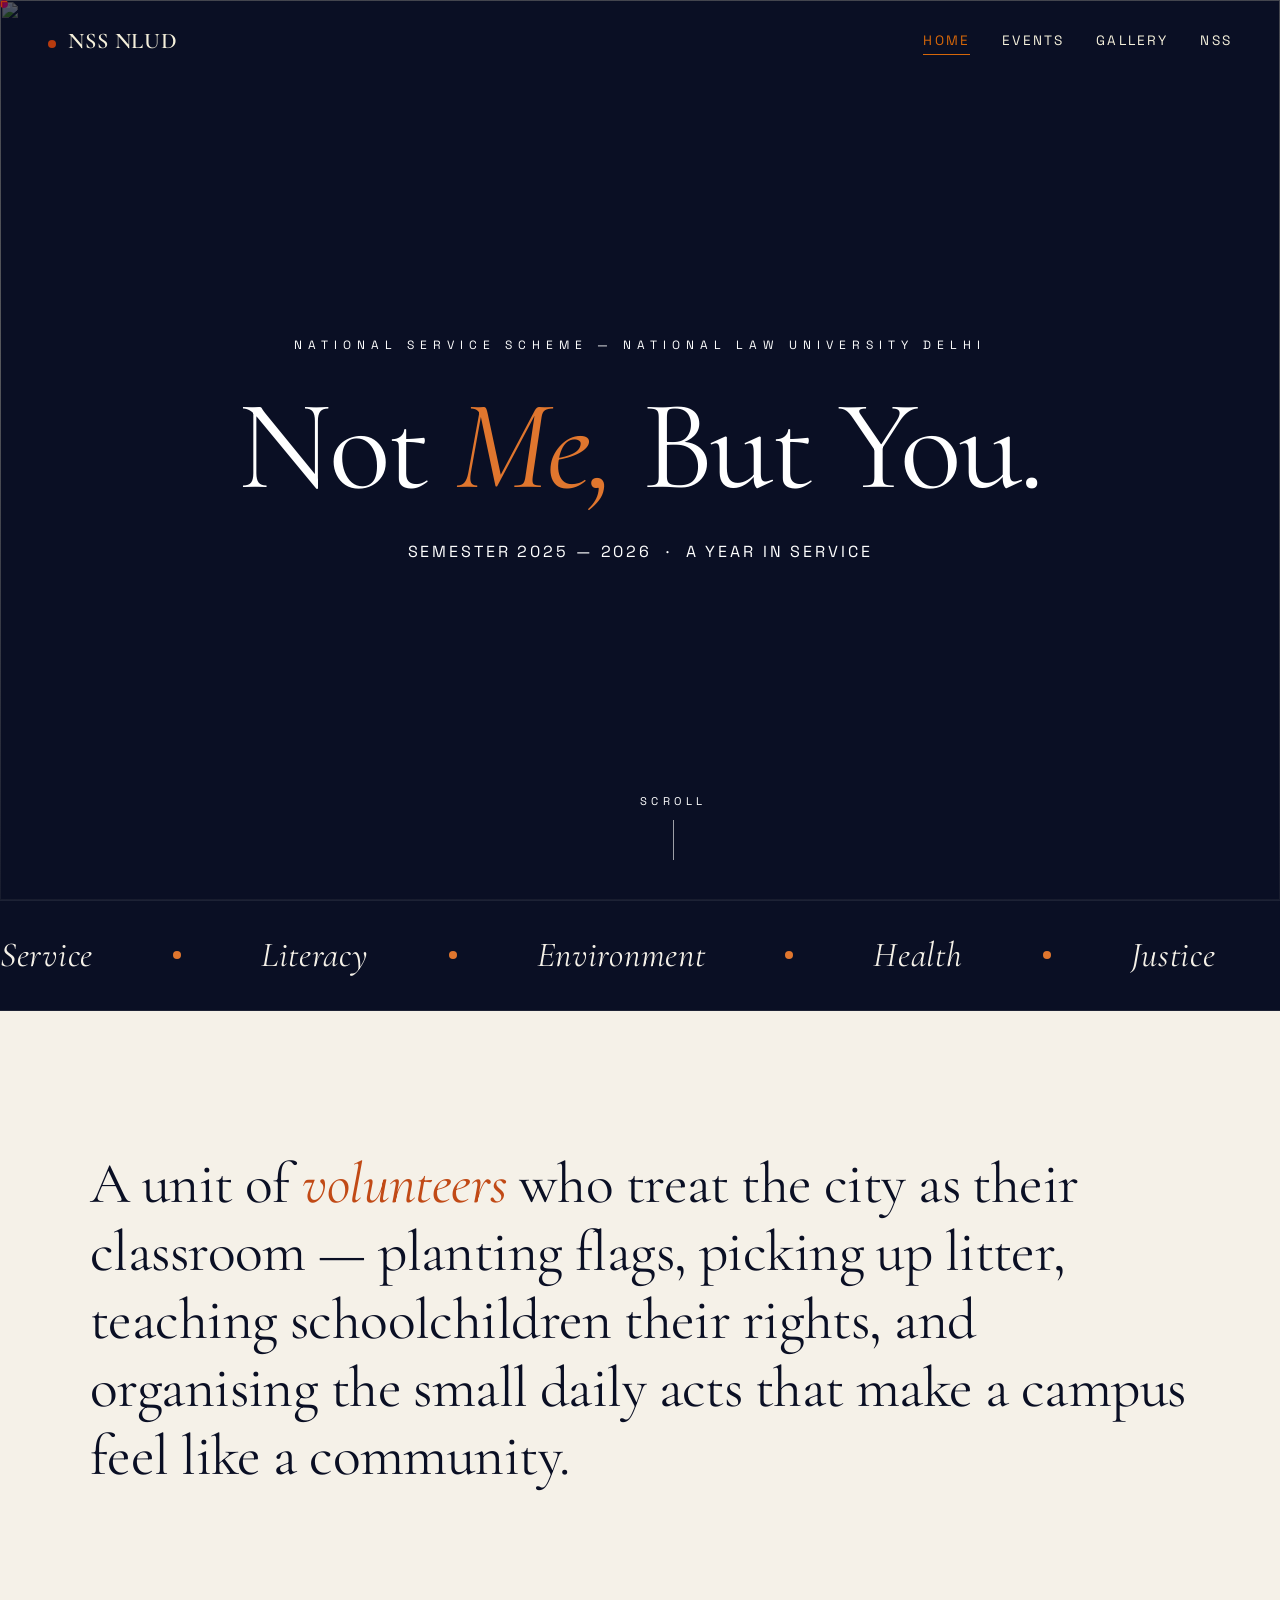
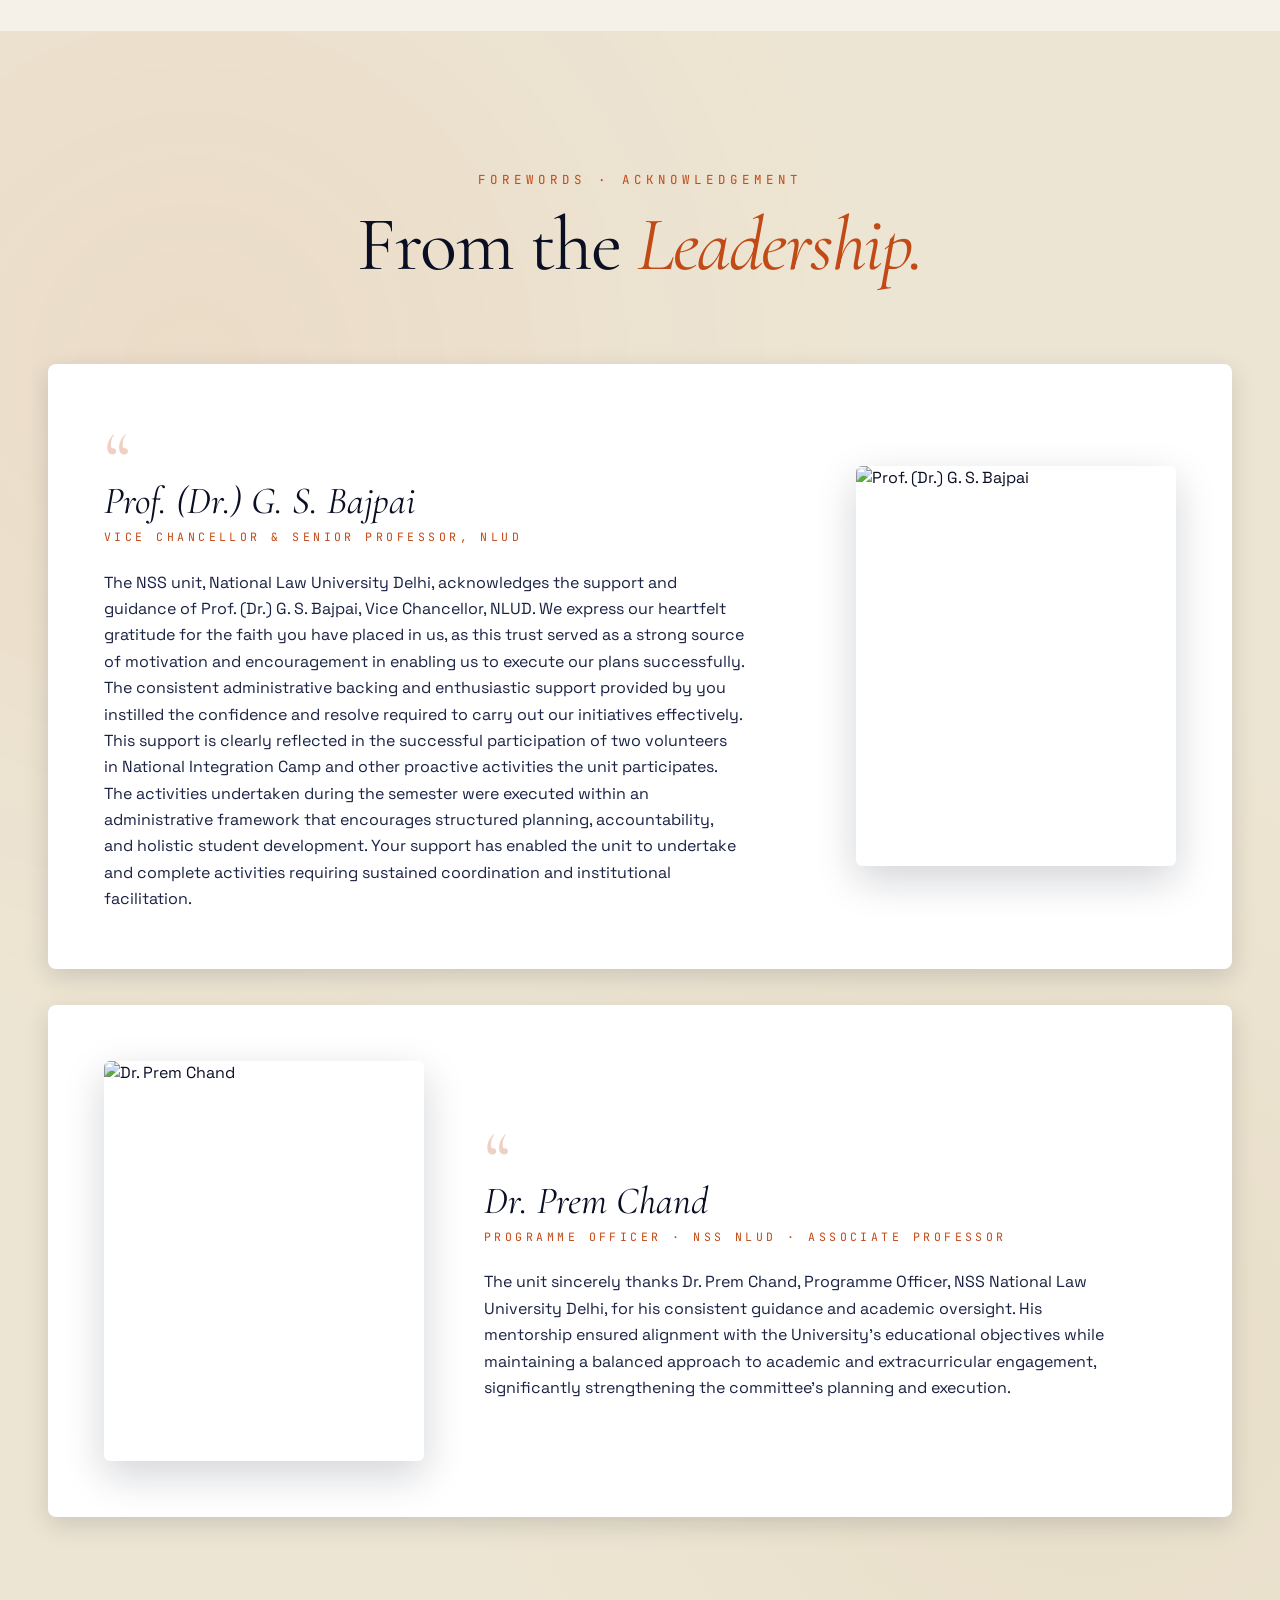
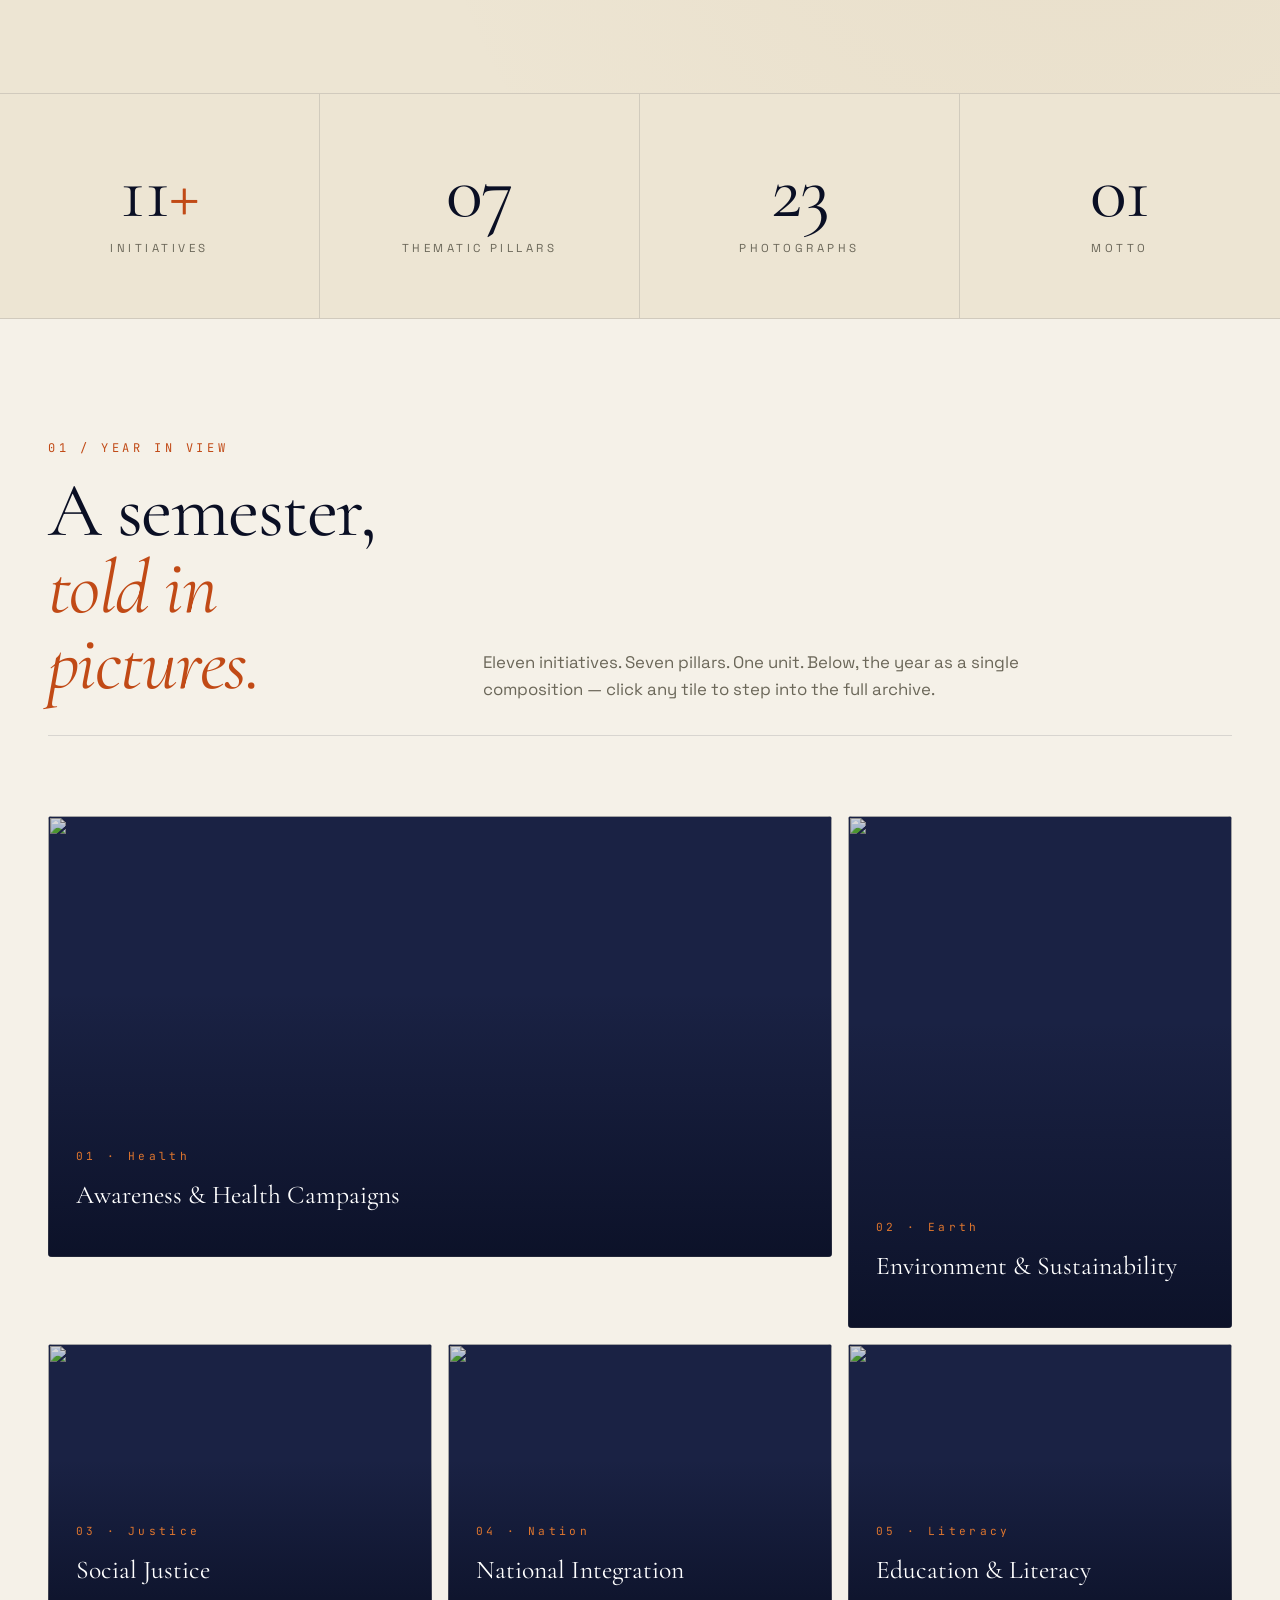
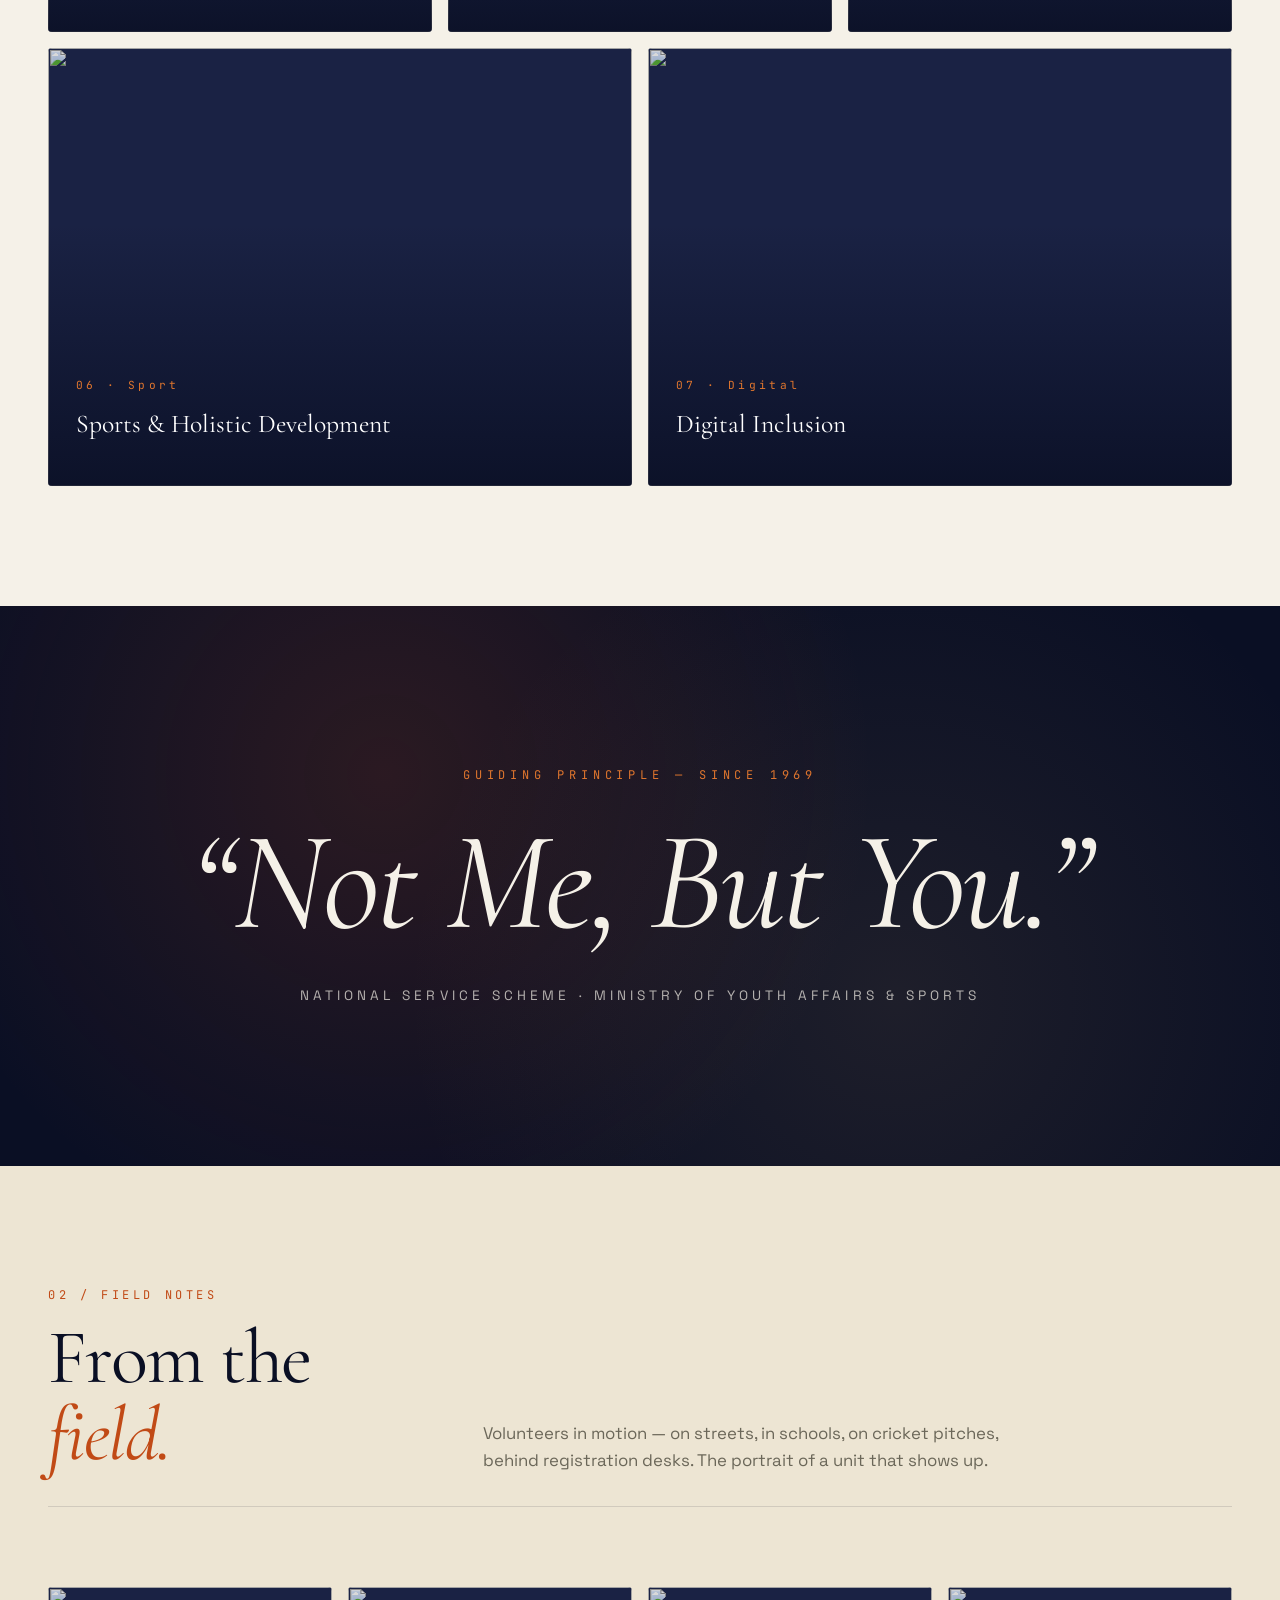
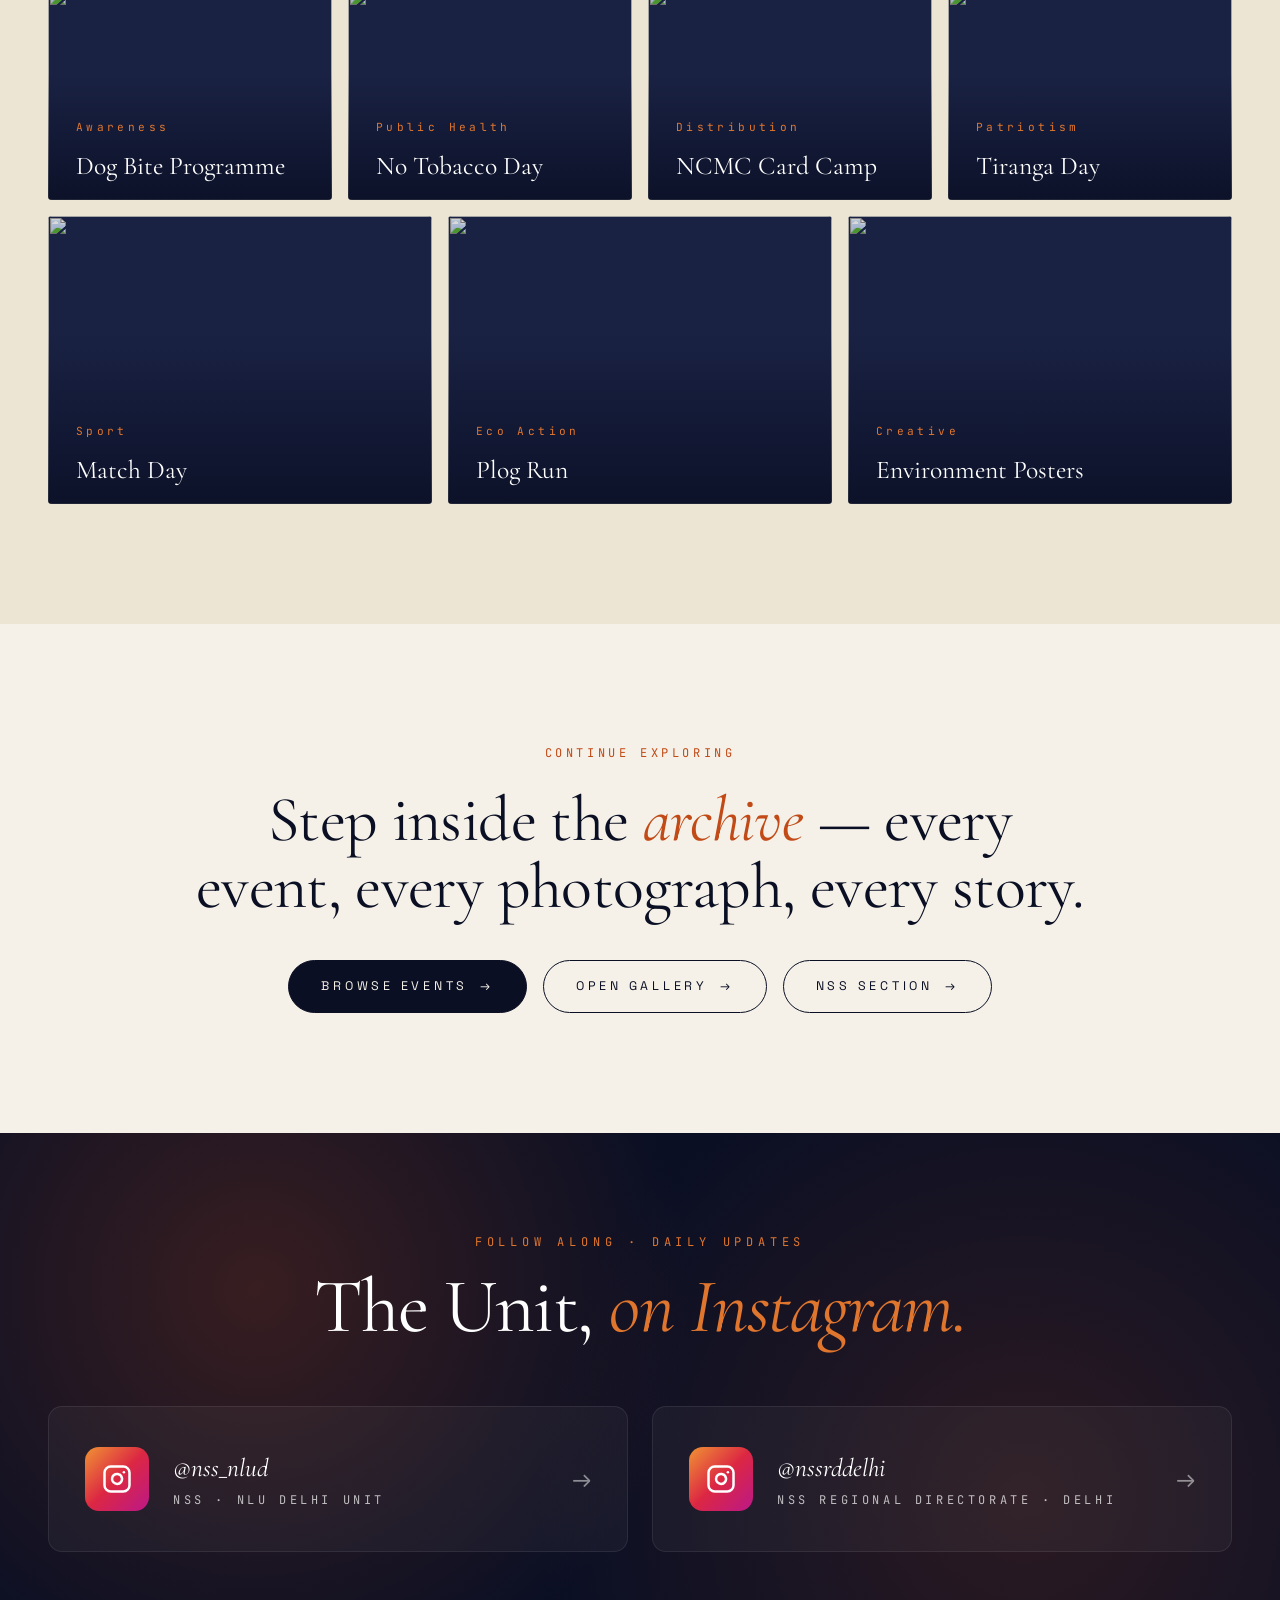
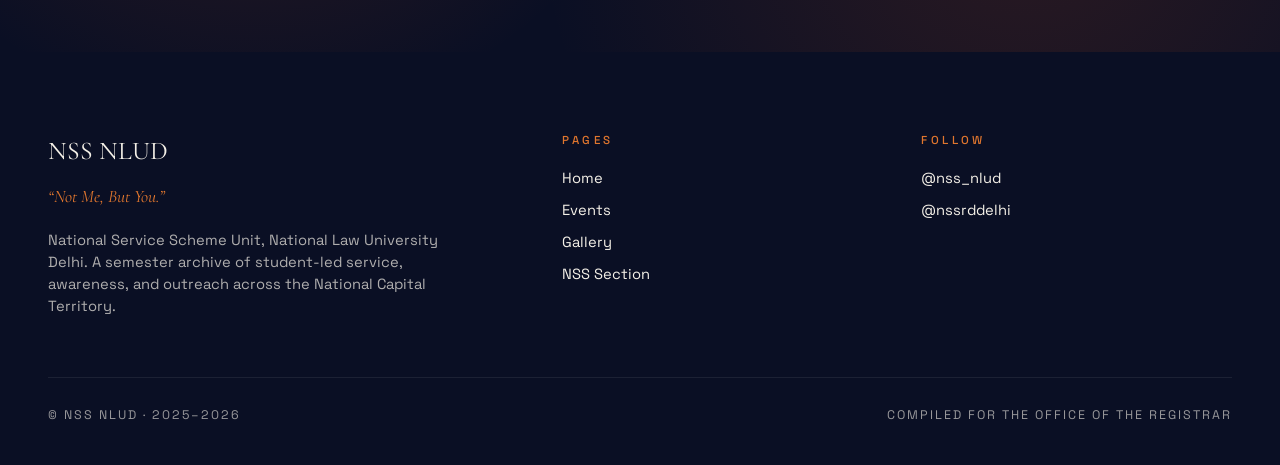
==== commit 7af69003: "Regroup event images, add VC + Programme Officer forewords, persist loader Image groupings corrected" ====
--- a/ncc-nss-portal/index.html
+++ b/ncc-nss-portal/index.html
@@ -11,7 +11,6 @@
 </head>
 <body>
 
-<!-- Loader -->
 <div class="loader" id="loader">
   <div class="loader-content">
     <div class="loader-emblem"></div>
@@ -21,7 +20,6 @@
 
 <div class="cursor-dot" id="cursor"></div>
 
-<!-- Nav -->
 <nav class="nav" id="nav">
   <a href="index.html" class="nav-brand"><span class="nav-brand-mark"></span>NSS NLUD</a>
   <ul class="nav-links">
@@ -35,10 +33,10 @@
 <!-- Hero -->
 <section class="hero">
   <div class="hero-images">
-    <img class="hero-img active" src="https://i.ibb.co/6GfSR00/v-Y8-UCCm-X.jpg" alt="">
-    <img class="hero-img" src="https://i.ibb.co/MmTkv3T/f-Pap-Uw-OS.jpg" alt="">
-    <img class="hero-img" src="https://i.ibb.co/WWmpXKh4/R6dk18je.jpg" alt="">
+    <img class="hero-img active" src="https://i.ibb.co/nMxFwvPL/Saqoc-SYW.jpg" alt="">
+    <img class="hero-img" src="https://i.ibb.co/8kPndy8/nz-D5-Ar-HH.jpg" alt="">
     <img class="hero-img" src="https://i.ibb.co/zhR3KMVs/i-C2-OAWls.jpg" alt="">
+    <img class="hero-img" src="https://i.ibb.co/v6W6yH0Q/v4h-L5rw-B.jpg" alt="">
   </div>
   <div class="hero-overlay"></div>
   <div class="hero-content">
@@ -69,10 +67,44 @@
   </p>
 </section>
 
+<!-- ====== FOREWORDS ====== -->
+<section class="forewords">
+  <div class="forewords-inner">
+    <div class="foreword-head reveal-up">
+      <div class="eyebrow">Forewords &middot; Acknowledgement</div>
+      <h2>From the <em>Leadership.</em></h2>
+    </div>
+
+    <article class="foreword-card reveal-up">
+      <div class="foreword-portrait">
+        <img src="https://i.ibb.co/m5hzNHMC/krq-Z9zi-F.jpg" alt="Prof. (Dr.) G. S. Bajpai" loading="lazy">
+      </div>
+      <div class="foreword-body">
+        <div class="foreword-mark">&ldquo;</div>
+        <div class="foreword-name">Prof. (Dr.) G. S. Bajpai</div>
+        <div class="foreword-role">Vice Chancellor &amp; Senior Professor, NLUD</div>
+        <p class="foreword-quote">The NSS unit, National Law University Delhi, acknowledges the support and guidance of Prof. (Dr.) G. S. Bajpai, Vice Chancellor, NLUD. We express our heartfelt gratitude for the faith you have placed in us, as this trust served as a strong source of motivation and encouragement in enabling us to execute our plans successfully. The consistent administrative backing and enthusiastic support provided by you instilled the confidence and resolve required to carry out our initiatives effectively. This support is clearly reflected in the successful participation of two volunteers in National Integration Camp and other proactive activities the unit participates. The activities undertaken during the semester were executed within an administrative framework that encourages structured planning, accountability, and holistic student development. Your support has enabled the unit to undertake and complete activities requiring sustained coordination and institutional facilitation.</p>
+      </div>
+    </article>
+
+    <article class="foreword-card reveal-up">
+      <div class="foreword-portrait">
+        <img src="https://i.ibb.co/209SjdqS/O037G2SF.jpg" alt="Dr. Prem Chand" loading="lazy">
+      </div>
+      <div class="foreword-body">
+        <div class="foreword-mark">&ldquo;</div>
+        <div class="foreword-name">Dr. Prem Chand</div>
+        <div class="foreword-role">Programme Officer &middot; NSS NLUD &middot; Associate Professor</div>
+        <p class="foreword-quote">The unit sincerely thanks Dr. Prem Chand, Programme Officer, NSS National Law University Delhi, for his consistent guidance and academic oversight. His mentorship ensured alignment with the University&rsquo;s educational objectives while maintaining a balanced approach to academic and extracurricular engagement, significantly strengthening the committee&rsquo;s planning and execution.</p>
+      </div>
+    </article>
+  </div>
+</section>
+
 <!-- Stats -->
 <section class="stats reveal-stagger">
   <div class="stat">
-    <div class="stat-num">12<em>+</em></div>
+    <div class="stat-num">11<em>+</em></div>
     <div class="stat-label">Initiatives</div>
   </div>
   <div class="stat">
@@ -97,12 +129,12 @@
         <div class="section-num">01 / Year in view</div>
         <h2 class="section-title">A semester, <em>told in pictures.</em></h2>
       </div>
-      <p class="section-blurb">Twelve initiatives. Seven pillars. One unit. Below, the year as a single composition &mdash; click any tile to step into the full archive.</p>
+      <p class="section-blurb">Eleven initiatives. Seven pillars. One unit. Below, the year as a single composition &mdash; click any tile to step into the full archive.</p>
     </div>
 
     <div class="tiles reveal-stagger">
       <a class="tile tile-wide" href="events.html#health">
-        <img src="https://i.ibb.co/vCtHjJq8/v-Jl4-D5-WC.jpg" alt="">
+        <img src="https://i.ibb.co/vb9xdCX/Xm-C873wc.jpg" alt="" loading="lazy">
         <div class="tile-overlay">
           <div class="tile-num">01 &middot; Health</div>
           <div class="tile-title">Awareness &amp; Health Campaigns</div>
@@ -110,7 +142,7 @@
         </div>
       </a>
       <a class="tile tile-tall" href="events.html#environment">
-        <img src="https://i.ibb.co/C5NzGL7y/P8Egzm8C.jpg" alt="">
+        <img src="https://i.ibb.co/H1nmtmR/Eay3Ix2d.jpg" alt="" loading="lazy">
         <div class="tile-overlay">
           <div class="tile-num">02 &middot; Earth</div>
           <div class="tile-title">Environment &amp; Sustainability</div>
@@ -118,31 +150,31 @@
         </div>
       </a>
       <a class="tile tile-third" href="events.html#justice">
-        <img src="https://i.ibb.co/v6W6yH0Q/v4h-L5rw-B.jpg" alt="">
+        <img src="https://i.ibb.co/zhR3KMVs/i-C2-OAWls.jpg" alt="" loading="lazy">
         <div class="tile-overlay">
           <div class="tile-num">03 &middot; Justice</div>
           <div class="tile-title">Social Justice</div>
-          <div class="tile-meta">Population Day &middot; Legal Literacy</div>
+          <div class="tile-meta">Literary School Visits</div>
         </div>
       </a>
       <a class="tile tile-third" href="events.html#nation">
-        <img src="https://i.ibb.co/ycH7rbXF/HEj-VTa12.jpg" alt="">
+        <img src="https://i.ibb.co/nMxFwvPL/Saqoc-SYW.jpg" alt="" loading="lazy">
         <div class="tile-overlay">
           <div class="tile-num">04 &middot; Nation</div>
           <div class="tile-title">National Integration</div>
-          <div class="tile-meta">Har Ghar Tiranga &middot; NSS Day</div>
+          <div class="tile-meta">Tiranga &middot; NCC Day &middot; Youth Day</div>
         </div>
       </a>
       <a class="tile tile-third" href="events.html#literacy">
-        <img src="https://i.ibb.co/7JJq0cfD/vdzvq2pq.jpg" alt="">
+        <img src="https://i.ibb.co/zVRkYJSZ/t0RDXMuz.jpg" alt="" loading="lazy">
         <div class="tile-overlay">
           <div class="tile-num">05 &middot; Literacy</div>
           <div class="tile-title">Education &amp; Literacy</div>
-          <div class="tile-meta">Literacy Day &middot; School Visits</div>
+          <div class="tile-meta">International Literacy Day</div>
         </div>
       </a>
       <a class="tile tile-half" href="events.html#sport">
-        <img src="https://i.ibb.co/s91N2N72/Zc-K5-KQ6-Y.jpg" alt="">
+        <img src="https://i.ibb.co/8kPndy8/nz-D5-Ar-HH.jpg" alt="" loading="lazy">
         <div class="tile-overlay">
           <div class="tile-num">06 &middot; Sport</div>
           <div class="tile-title">Sports &amp; Holistic Development</div>
@@ -150,7 +182,7 @@
         </div>
       </a>
       <a class="tile tile-half" href="events.html#digital">
-        <img src="https://i.ibb.co/LdPNkPSX/QVLzgk41.jpg" alt="">
+        <img src="https://i.ibb.co/ycH7rbXF/HEj-VTa12.jpg" alt="" loading="lazy">
         <div class="tile-overlay">
           <div class="tile-num">07 &middot; Digital</div>
           <div class="tile-title">Digital Inclusion</div>
@@ -181,13 +213,13 @@
       <p class="section-blurb">Volunteers in motion &mdash; on streets, in schools, on cricket pitches, behind registration desks. The portrait of a unit that shows up.</p>
     </div>
     <div class="tiles reveal-stagger">
-      <a class="tile tile-quarter" href="gallery.html"><img src="https://i.ibb.co/nMxFwvPL/Saqoc-SYW.jpg" alt=""><div class="tile-overlay"><div class="tile-num">School Visit</div><div class="tile-title">Legal Literacy</div></div></a>
-      <a class="tile tile-quarter" href="gallery.html"><img src="https://i.ibb.co/LzsD4nQ8/c-Ts-Mw-A0r.jpg" alt=""><div class="tile-overlay"><div class="tile-num">Awareness</div><div class="tile-title">Public Health</div></div></a>
-      <a class="tile tile-quarter" href="gallery.html"><img src="https://i.ibb.co/ksYg7QZ9/qu1nh-SPY.jpg" alt=""><div class="tile-overlay"><div class="tile-num">Distribution</div><div class="tile-title">NCMC Card Camp</div></div></a>
-      <a class="tile tile-quarter" href="gallery.html"><img src="https://i.ibb.co/8kPndy8/nz-D5-Ar-HH.jpg" alt=""><div class="tile-overlay"><div class="tile-num">Patriotism</div><div class="tile-title">Tiranga Day</div></div></a>
-      <a class="tile tile-third" href="gallery.html"><img src="https://i.ibb.co/zVRkYJSZ/t0RDXMuz.jpg" alt=""><div class="tile-overlay"><div class="tile-num">Sport</div><div class="tile-title">Match Day</div></div></a>
-      <a class="tile tile-third" href="gallery.html"><img src="https://i.ibb.co/Xx9FqR2S/sgym2w0Y.jpg" alt=""><div class="tile-overlay"><div class="tile-num">Eco Action</div><div class="tile-title">Plog Run</div></div></a>
-      <a class="tile tile-third" href="gallery.html"><img src="https://i.ibb.co/4xrtDNR/Ewa4WRCD.jpg" alt=""><div class="tile-overlay"><div class="tile-num">Creative</div><div class="tile-title">Poster Wall</div></div></a>
+      <a class="tile tile-quarter" href="gallery.html"><img src="https://i.ibb.co/MmTkv3T/f-Pap-Uw-OS.jpg" alt="" loading="lazy"><div class="tile-overlay"><div class="tile-num">Awareness</div><div class="tile-title">Dog Bite Programme</div></div></a>
+      <a class="tile tile-quarter" href="gallery.html"><img src="https://i.ibb.co/Xx9FqR2S/sgym2w0Y.jpg" alt="" loading="lazy"><div class="tile-overlay"><div class="tile-num">Public Health</div><div class="tile-title">No Tobacco Day</div></div></a>
+      <a class="tile tile-quarter" href="gallery.html"><img src="https://i.ibb.co/7JJq0cfD/vdzvq2pq.jpg" alt="" loading="lazy"><div class="tile-overlay"><div class="tile-num">Distribution</div><div class="tile-title">NCMC Card Camp</div></div></a>
+      <a class="tile tile-quarter" href="gallery.html"><img src="https://i.ibb.co/LzsD4nQ8/c-Ts-Mw-A0r.jpg" alt="" loading="lazy"><div class="tile-overlay"><div class="tile-num">Patriotism</div><div class="tile-title">Tiranga Day</div></div></a>
+      <a class="tile tile-third" href="gallery.html"><img src="https://i.ibb.co/ksYg7QZ9/qu1nh-SPY.jpg" alt="" loading="lazy"><div class="tile-overlay"><div class="tile-num">Sport</div><div class="tile-title">Match Day</div></div></a>
+      <a class="tile tile-third" href="gallery.html"><img src="https://i.ibb.co/mVKHwbnW/n-Q0e-PEsw.jpg" alt="" loading="lazy"><div class="tile-overlay"><div class="tile-num">Eco Action</div><div class="tile-title">Plog Run</div></div></a>
+      <a class="tile tile-third" href="gallery.html"><img src="https://i.ibb.co/4xrtDNR/Ewa4WRCD.jpg" alt="" loading="lazy"><div class="tile-overlay"><div class="tile-num">Creative</div><div class="tile-title">Environment Posters</div></div></a>
     </div>
   </div>
 </section>
@@ -271,30 +303,42 @@
 </footer>
 
 <script>
-  // Loader
-  window.addEventListener('load', () => {
-    setTimeout(() => document.getElementById('loader').classList.add('hidden'), 600);
-  });
-
-  // Nav scroll
+  // Loader: skip on subsequent navigation within the same session
+  (function(){
+    const loader = document.getElementById('loader');
+    if (!loader) return;
+    if (sessionStorage.getItem('nss_loaded') === '1') {
+      loader.classList.add('hidden');
+      return;
+    }
+    const hide = () => {
+      loader.classList.add('hidden');
+      sessionStorage.setItem('nss_loaded', '1');
+    };
+    if (document.readyState === 'complete' || document.readyState === 'interactive') {
+      setTimeout(hide, 300);
+    } else {
+      document.addEventListener('DOMContentLoaded', () => setTimeout(hide, 300));
+    }
+    setTimeout(hide, 2200);
+  })();
+
   const nav = document.getElementById('nav');
   window.addEventListener('scroll', () => {
     nav.classList.toggle('scrolled', window.scrollY > 80);
   });
 
-  // Cursor follower
   const cursor = document.getElementById('cursor');
   document.addEventListener('mousemove', e => {
     cursor.style.transform = `translate(${e.clientX - 4}px, ${e.clientY - 4}px)`;
   });
-  document.querySelectorAll('a, .tile, .btn').forEach(el => {
+  document.querySelectorAll('a, .tile, .btn, .foreword-card').forEach(el => {
     el.addEventListener('mouseenter', () => cursor.style.transform += ' scale(2.4)');
     el.addEventListener('mouseleave', () => {
       cursor.style.transform = cursor.style.transform.replace(' scale(2.4)','');
     });
   });
 
-  // Hero crossfade
   const heroImgs = document.querySelectorAll('.hero-img');
   let heroIdx = 0;
   setInterval(() => {
@@ -303,7 +347,6 @@
     heroImgs[heroIdx].classList.add('active');
   }, 4500);
 
-  // IntersectionObserver reveals
   const io = new IntersectionObserver((entries) => {
     entries.forEach(en => {
       if (en.isIntersecting) {
@@ -314,7 +357,6 @@
   }, { threshold: 0.12 });
   document.querySelectorAll('.reveal-up, .reveal-stagger').forEach(el => io.observe(el));
 
-  // Word-by-word reveal of intro text
   const intro = document.getElementById('introText');
   if (intro) {
     const text = intro.innerHTML;
--- a/ncc-nss-portal/css/style.css
+++ b/ncc-nss-portal/css/style.css
@@ -65,8 +65,12 @@
   align-items: center;
   justify-content: center;
   transition: opacity 0.8s var(--ease), visibility 0.8s var(--ease);
+  animation: loader-autohide 0s linear 3s forwards;
 }
 .loader.hidden { opacity: 0; visibility: hidden; }
+@keyframes loader-autohide {
+  to { opacity: 0; visibility: hidden; pointer-events: none; }
+}
 .loader-content {
   text-align: center;
   color: var(--bg);
@@ -1419,6 +1423,128 @@
   .social-handle { font-size: 1.3rem; }
 }
 
+/* ---- Forewords ---- */
+.forewords {
+  padding: 140px 48px;
+  background: var(--bg-warm);
+  position: relative;
+  overflow: hidden;
+}
+.forewords::before {
+  content: '';
+  position: absolute;
+  inset: 0;
+  background:
+    radial-gradient(circle at 15% 20%, rgba(193,74,22,0.06), transparent 40%),
+    radial-gradient(circle at 85% 80%, rgba(176,141,87,0.08), transparent 40%);
+}
+.forewords-inner {
+  position: relative;
+  z-index: 2;
+  max-width: 1320px;
+  margin: 0 auto;
+}
+.foreword-head {
+  text-align: center;
+  margin-bottom: 80px;
+}
+.foreword-head .eyebrow {
+  font-family: var(--mono);
+  font-size: 0.78rem;
+  letter-spacing: 0.4em;
+  text-transform: uppercase;
+  color: var(--accent);
+  margin-bottom: 18px;
+}
+.foreword-head h2 {
+  font-family: var(--serif);
+  font-size: clamp(2.6rem, 6vw, 4.8rem);
+  font-weight: 400;
+  letter-spacing: -0.02em;
+  line-height: 1;
+}
+.foreword-head h2 em { font-style: italic; color: var(--accent); }
+
+.foreword-card {
+  display: grid;
+  grid-template-columns: 320px 1fr;
+  gap: 60px;
+  align-items: center;
+  background: var(--paper);
+  padding: 56px;
+  border-radius: 8px;
+  box-shadow: var(--shadow-md);
+  margin-bottom: 36px;
+  transition: transform 0.7s var(--ease), box-shadow 0.7s var(--ease);
+}
+.foreword-card:hover {
+  transform: translateY(-6px);
+  box-shadow: var(--shadow-lg);
+}
+.foreword-card:nth-child(even) { grid-template-columns: 1fr 320px; }
+.foreword-card:nth-child(even) .foreword-portrait { order: 2; }
+
+.foreword-portrait {
+  width: 100%;
+  aspect-ratio: 4/5;
+  border-radius: 6px;
+  overflow: hidden;
+  position: relative;
+  box-shadow: 0 14px 40px rgba(10,15,36,0.18);
+}
+.foreword-portrait img {
+  width: 100%;
+  height: 100%;
+  object-fit: cover;
+  transition: transform 1.2s var(--ease);
+}
+.foreword-card:hover .foreword-portrait img { transform: scale(1.04); }
+
+.foreword-body { position: relative; }
+.foreword-mark {
+  font-family: var(--serif);
+  font-size: 5rem;
+  line-height: 1;
+  color: var(--accent);
+  opacity: 0.25;
+  margin-bottom: -20px;
+}
+.foreword-name {
+  font-family: var(--serif);
+  font-size: clamp(1.6rem, 3vw, 2.4rem);
+  font-style: italic;
+  font-weight: 400;
+  line-height: 1.1;
+  margin-bottom: 6px;
+}
+.foreword-role {
+  font-family: var(--mono);
+  font-size: 0.72rem;
+  letter-spacing: 0.3em;
+  text-transform: uppercase;
+  color: var(--accent);
+  margin-bottom: 24px;
+}
+.foreword-quote {
+  font-size: 1rem;
+  line-height: 1.65;
+  color: var(--ink-soft);
+  max-width: 640px;
+}
+
+@media (max-width: 1000px) {
+  .forewords { padding: 80px 24px; }
+  .foreword-card,
+  .foreword-card:nth-child(even) {
+    grid-template-columns: 1fr;
+    gap: 32px;
+    padding: 32px 28px;
+  }
+  .foreword-card:nth-child(even) .foreword-portrait { order: 0; }
+  .foreword-portrait { max-width: 280px; aspect-ratio: 1/1; margin: 0 auto; }
+  .foreword-mark { font-size: 3.5rem; }
+}
+
 /* ---- Big serif call ---- */
 .big-call {
   padding: 140px 48px;
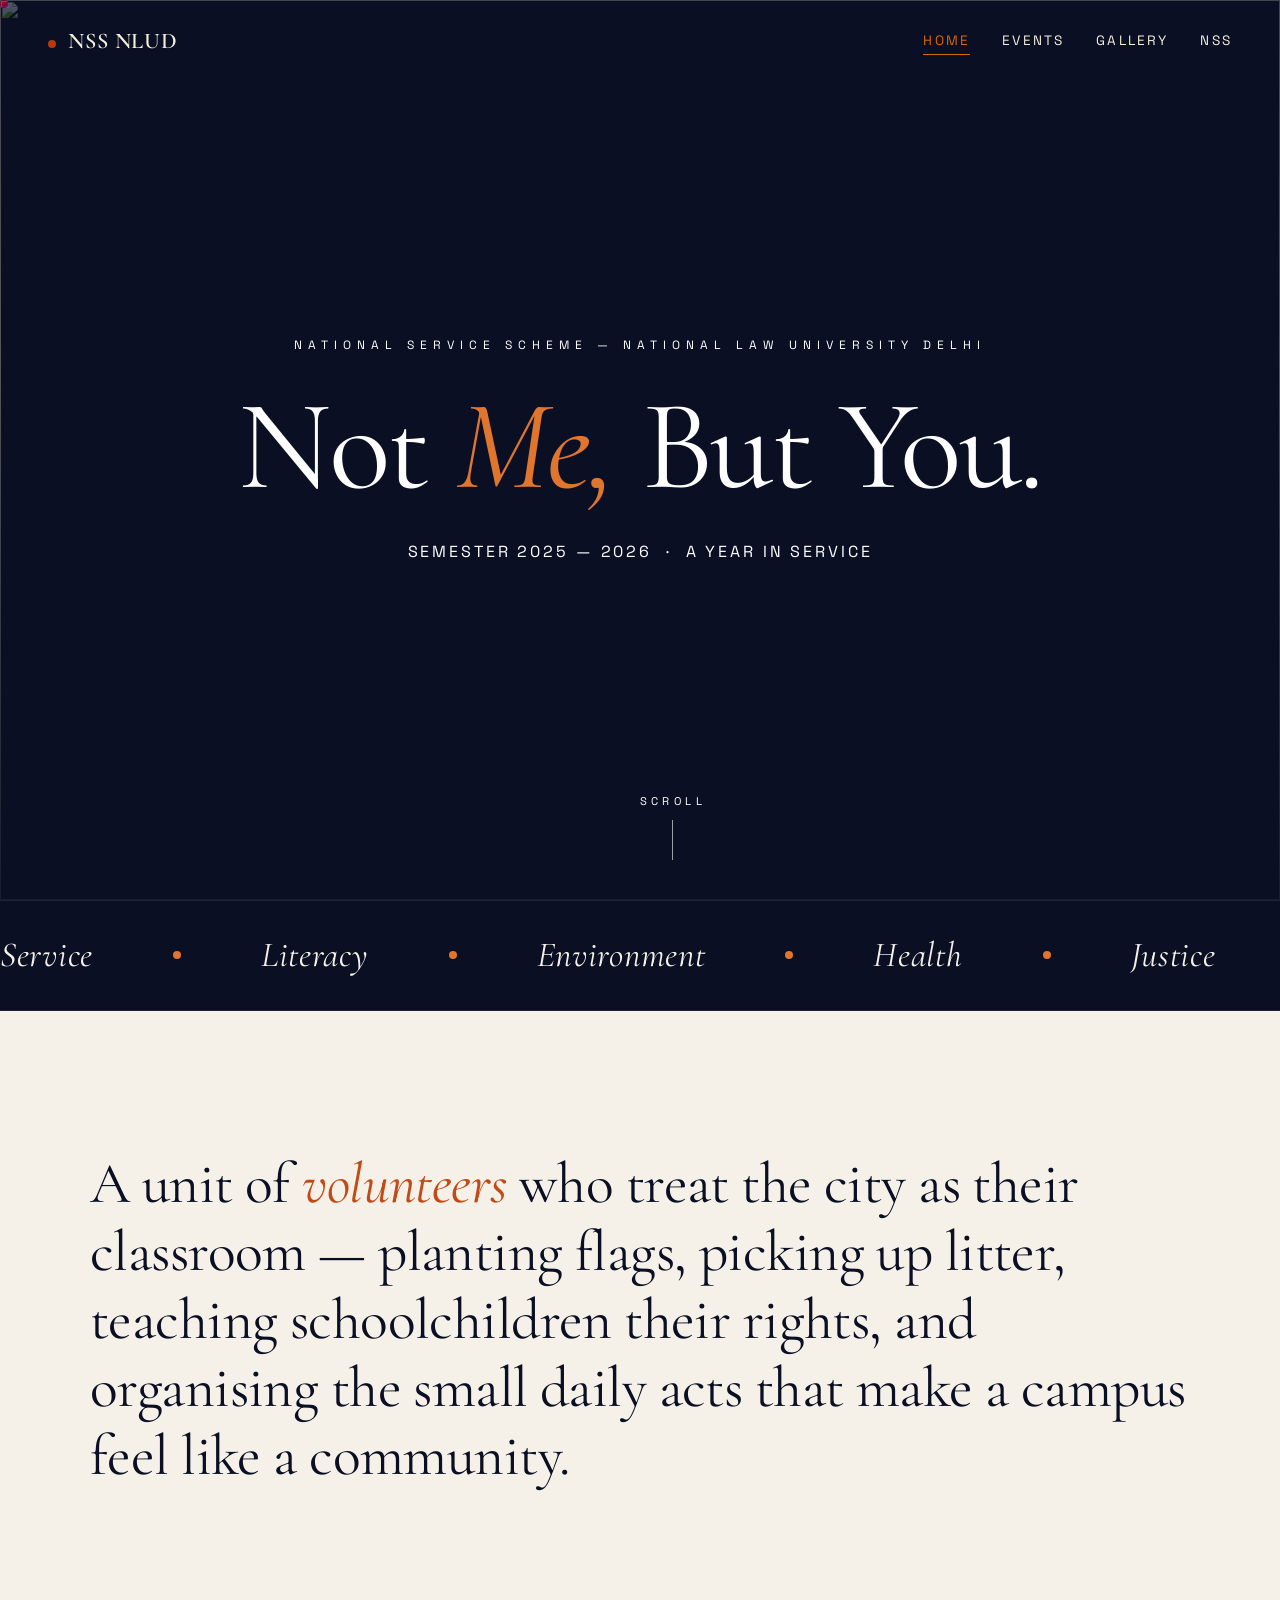
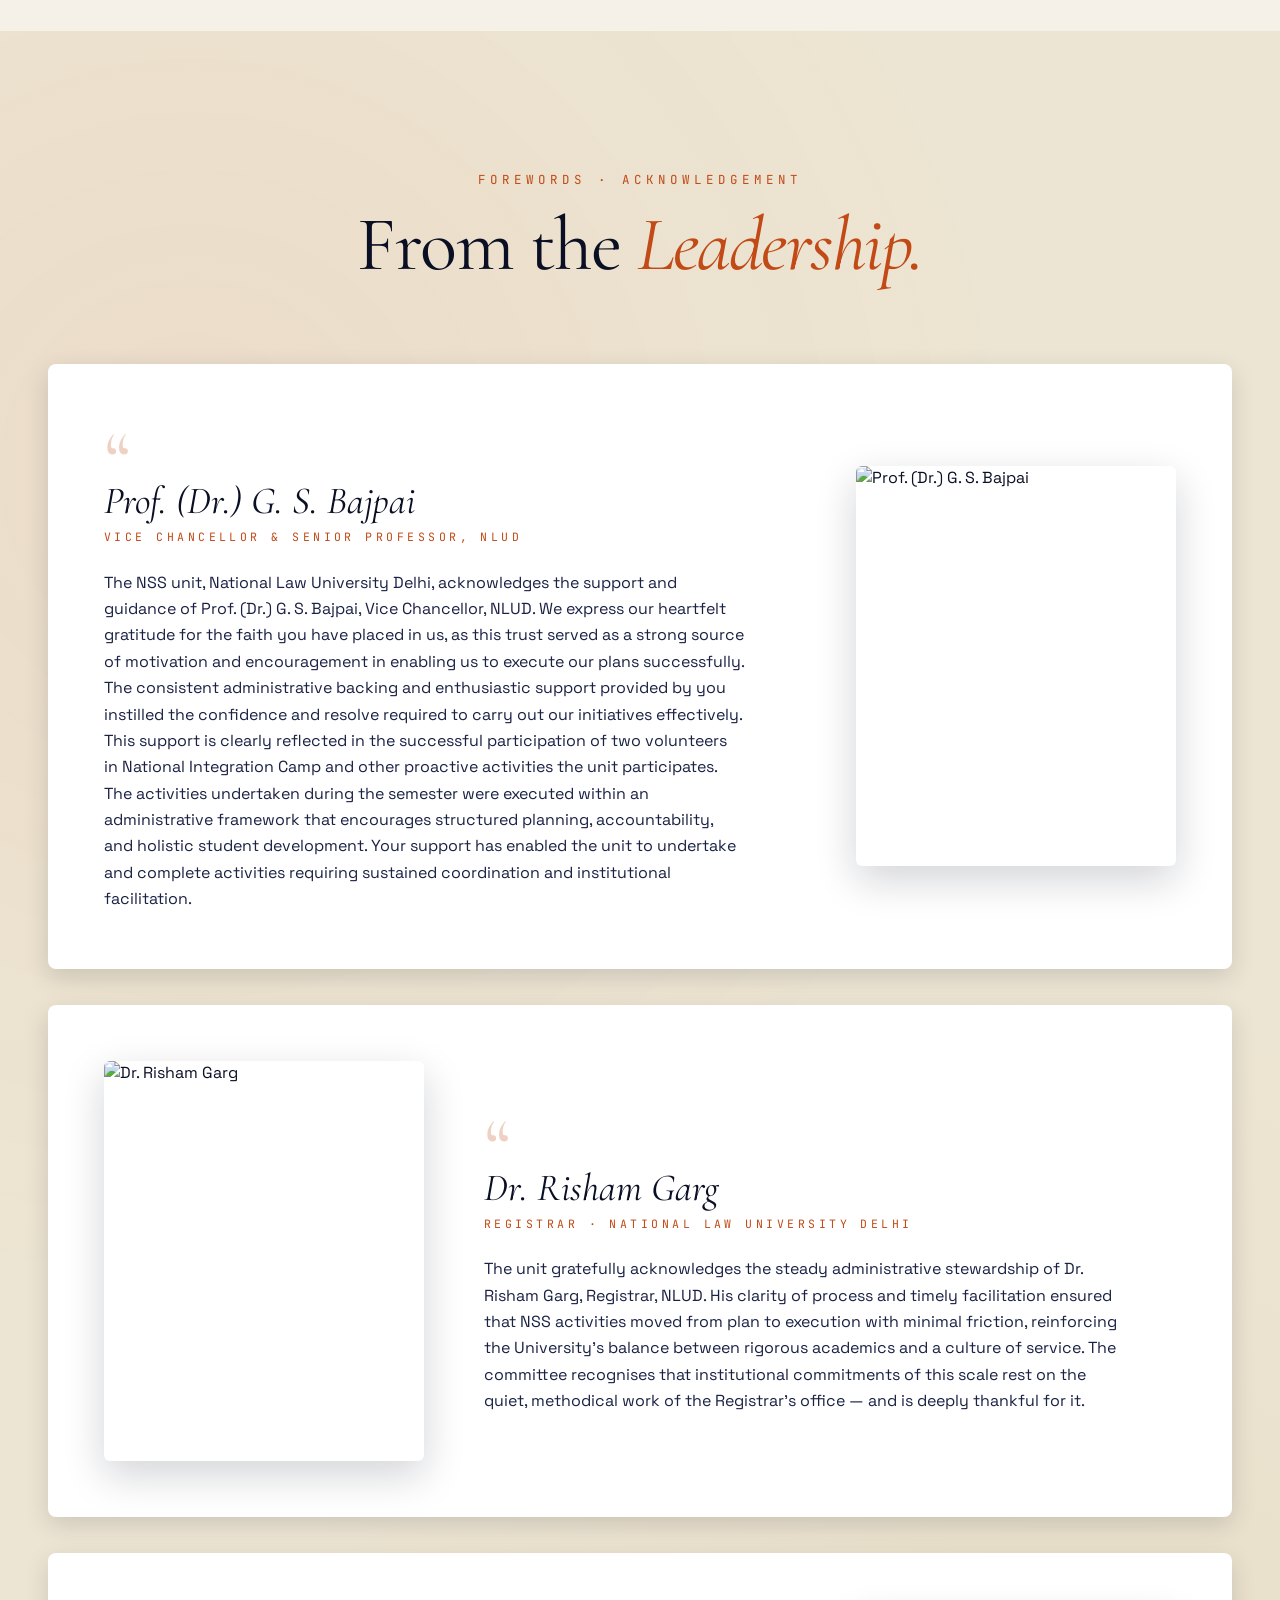
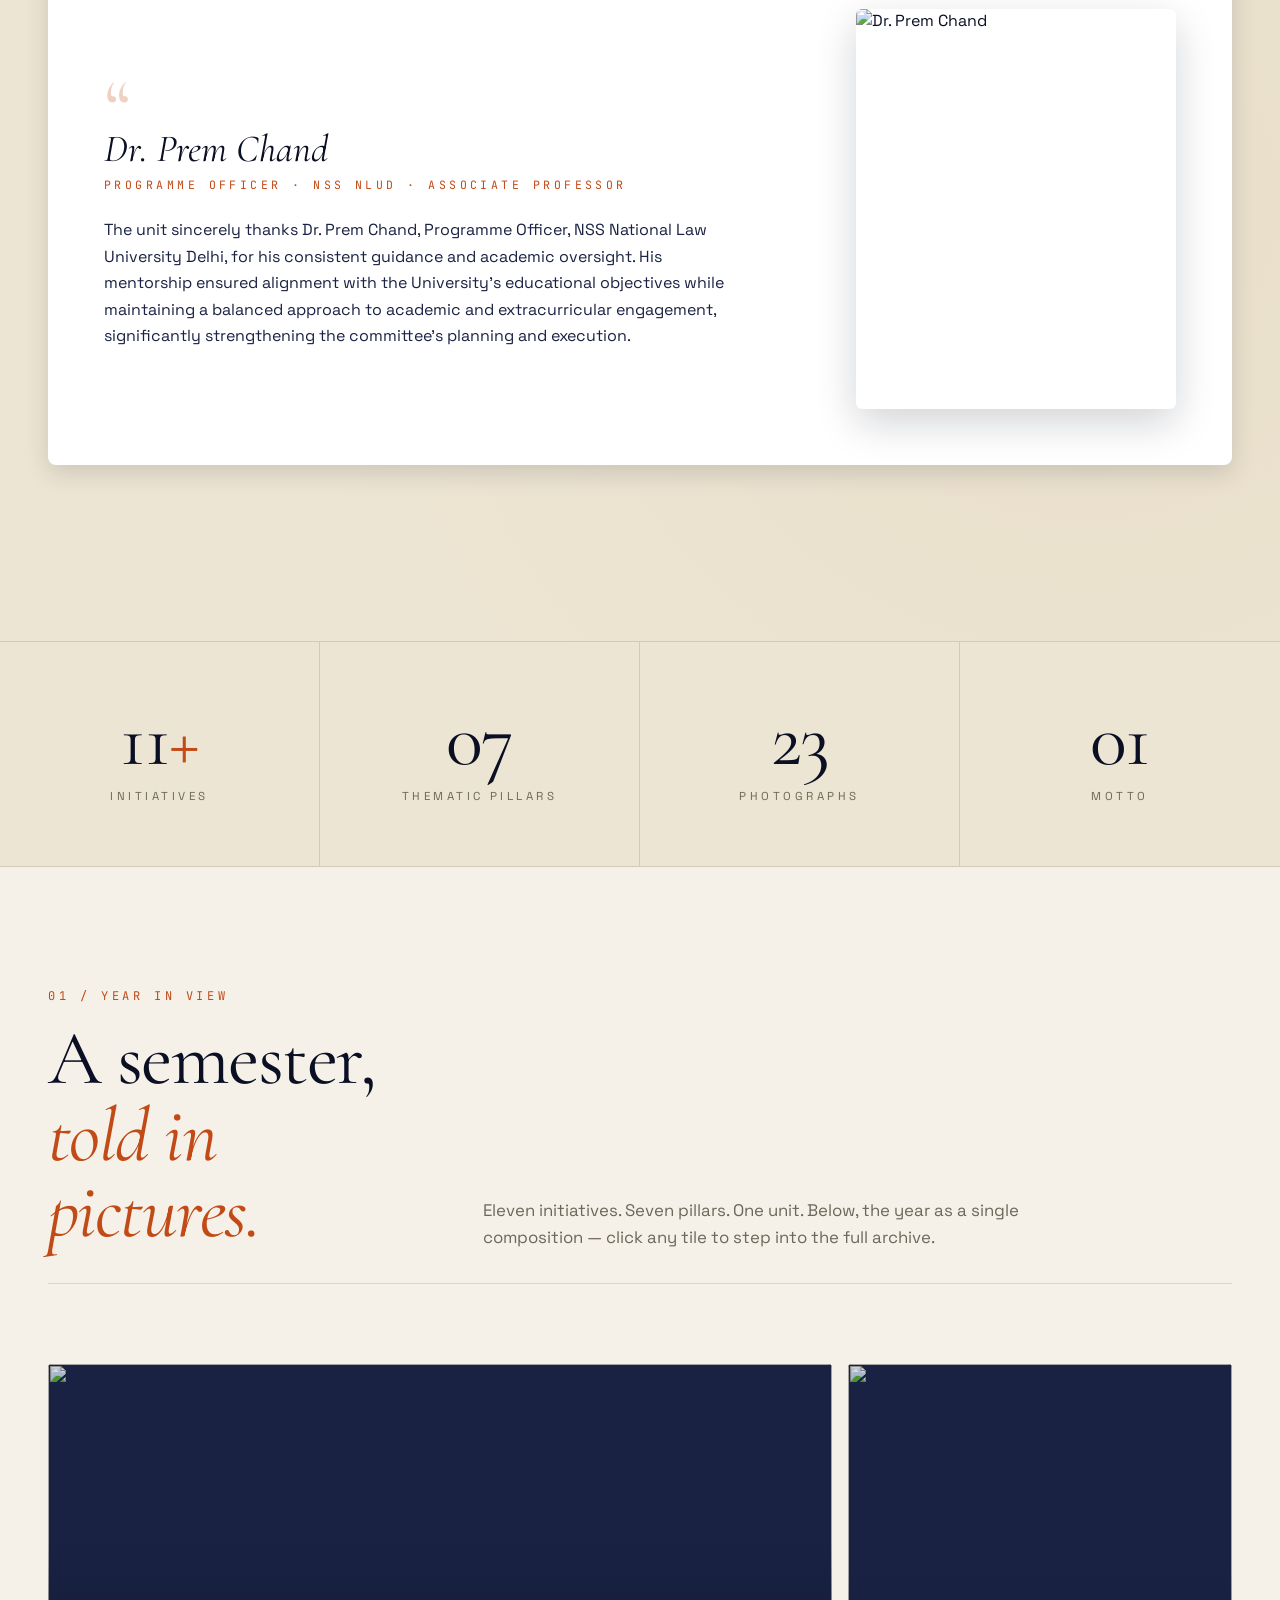
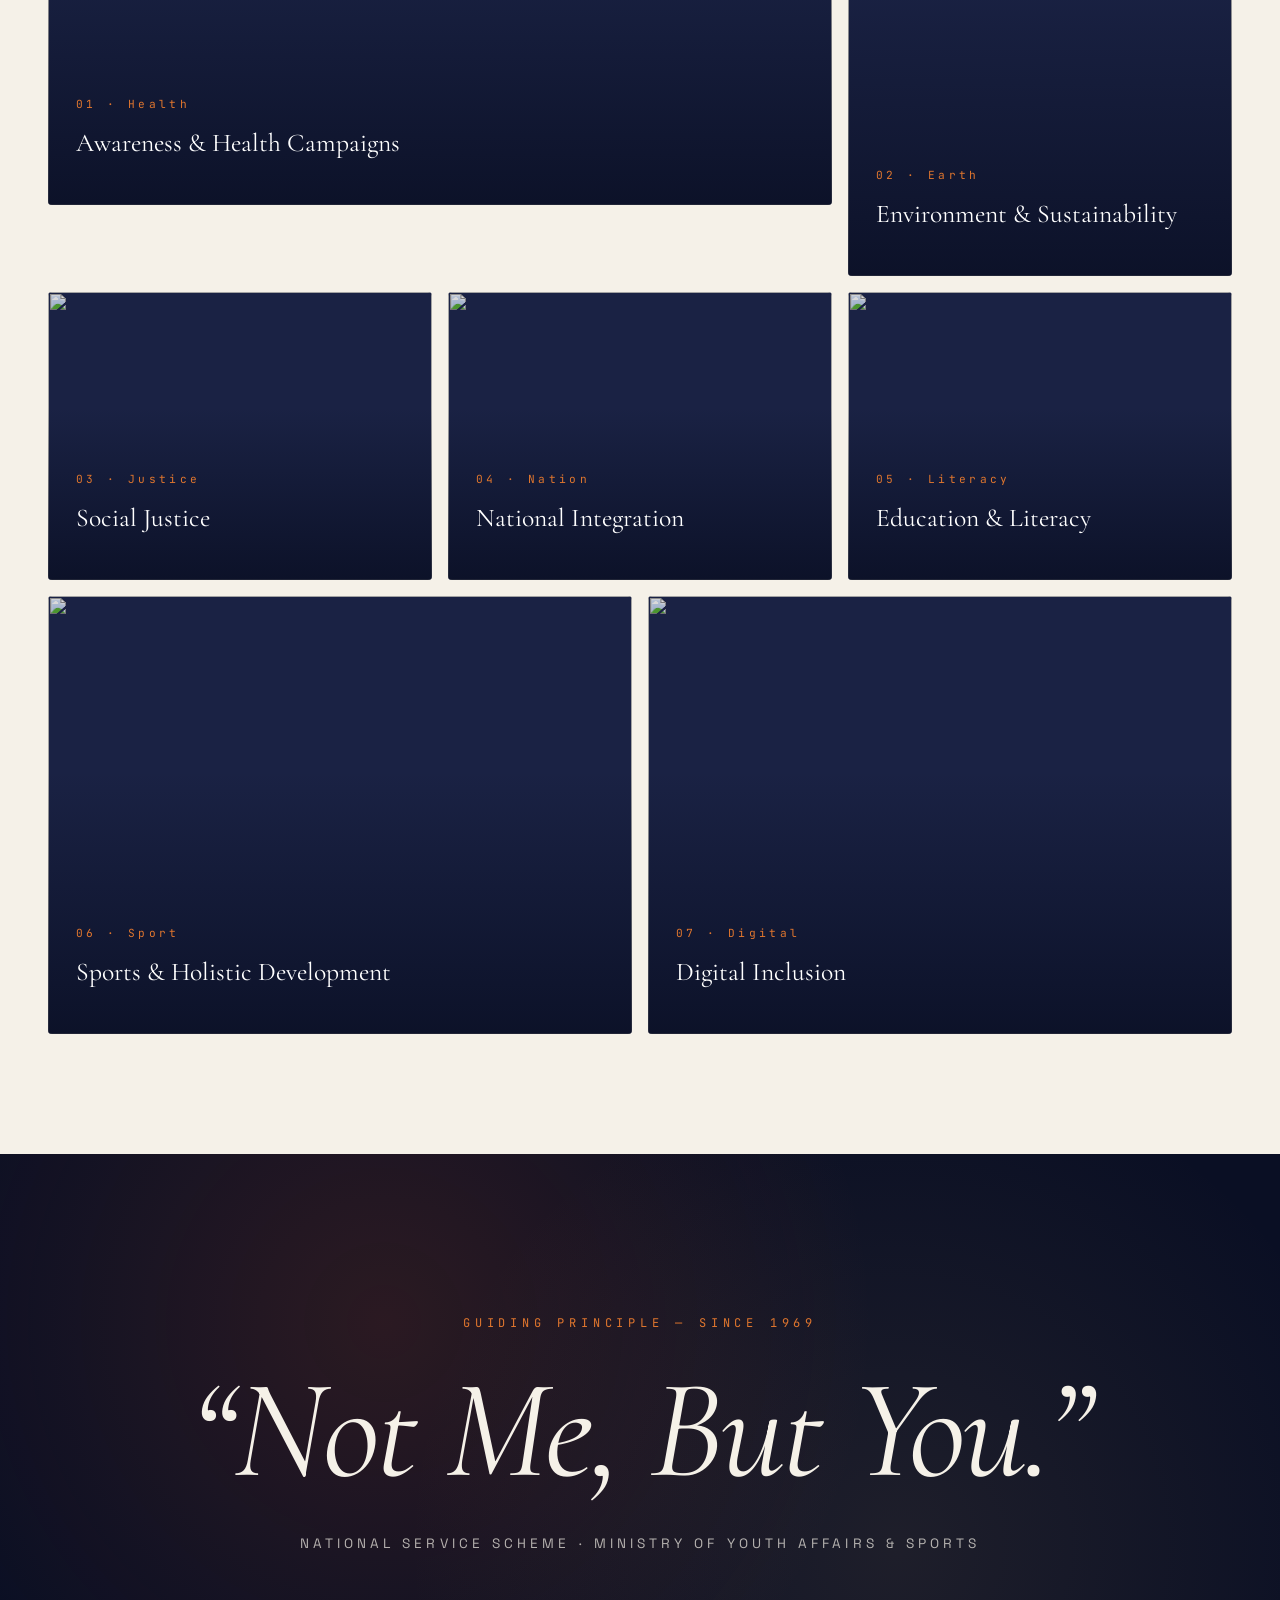
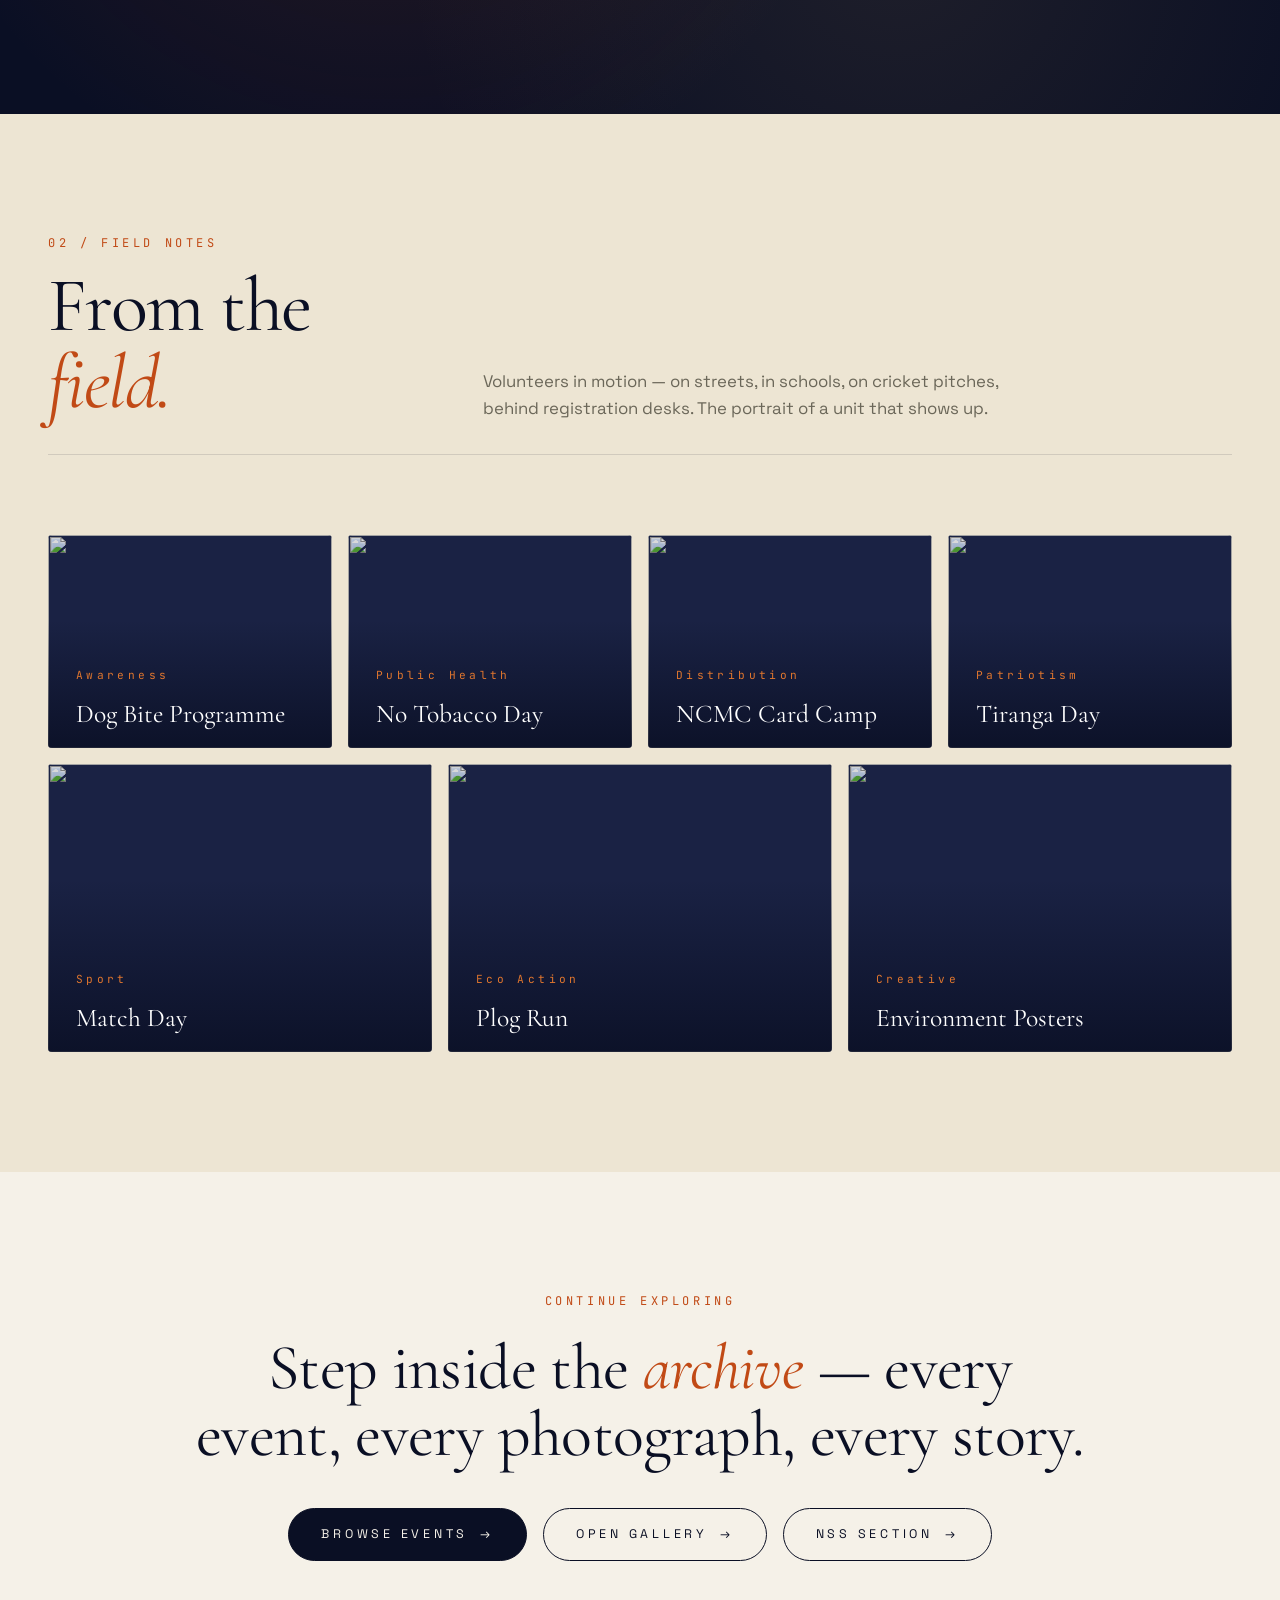
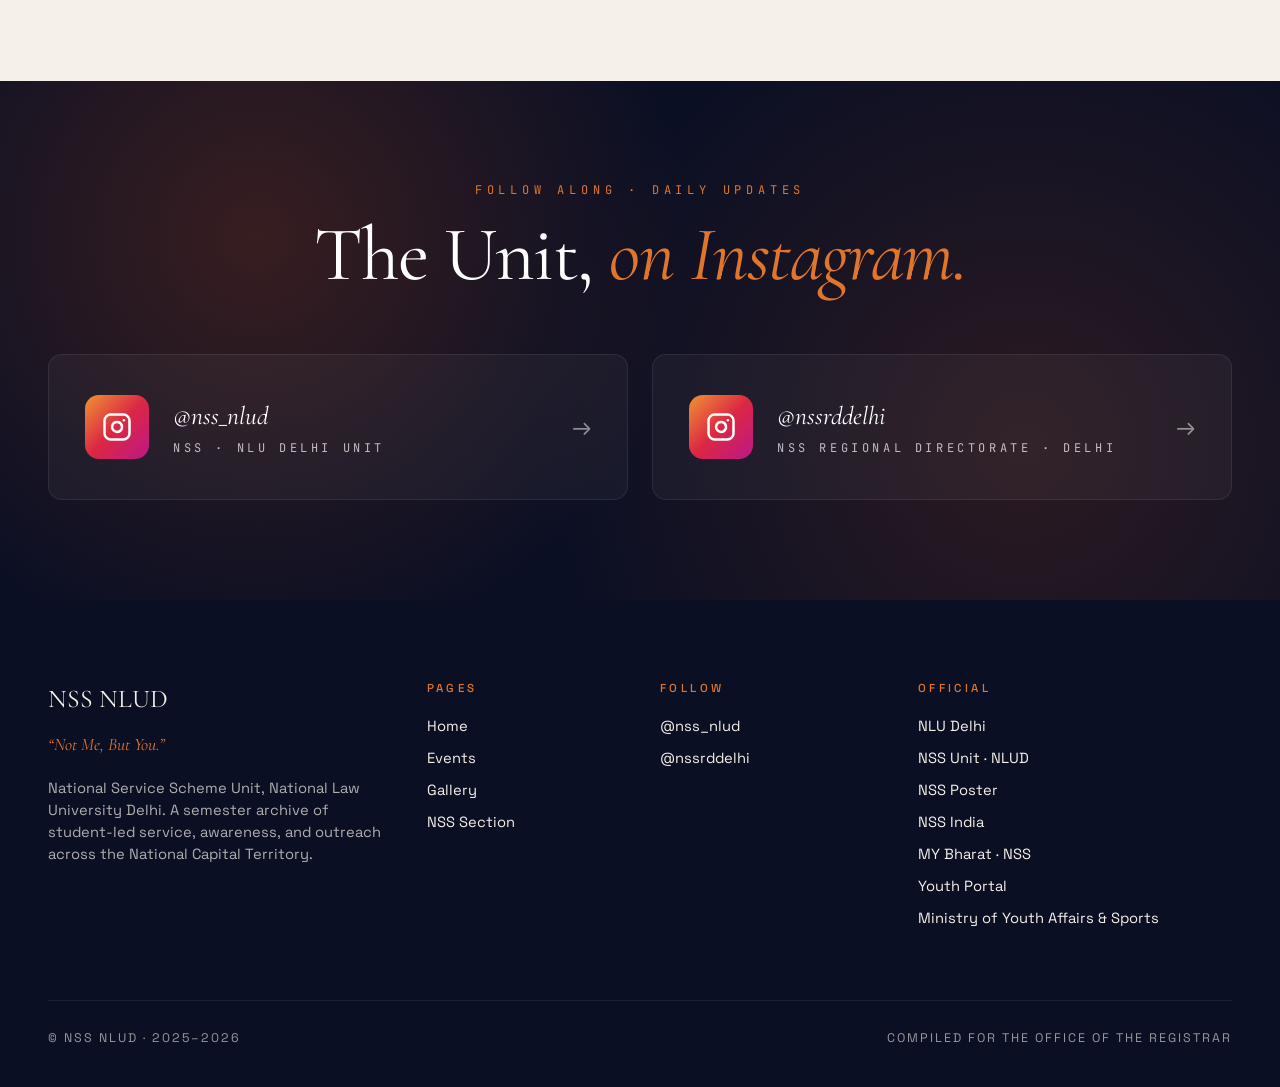
==== commit 56cda438: "Rename NCC Day to NSS Day, add Registrar foreword, link official sites in footer - Correct event fro" ====
--- a/ncc-nss-portal/index.html
+++ b/ncc-nss-portal/index.html
@@ -89,6 +89,18 @@
 
     <article class="foreword-card reveal-up">
       <div class="foreword-portrait">
+        <img src="https://i.ibb.co/q3V4F177/wwr7y8s-K.jpg" alt="Dr. Risham Garg" loading="lazy">
+      </div>
+      <div class="foreword-body">
+        <div class="foreword-mark">&ldquo;</div>
+        <div class="foreword-name">Dr. Risham Garg</div>
+        <div class="foreword-role">Registrar &middot; National Law University Delhi</div>
+        <p class="foreword-quote">The unit gratefully acknowledges the steady administrative stewardship of Dr. Risham Garg, Registrar, NLUD. His clarity of process and timely facilitation ensured that NSS activities moved from plan to execution with minimal friction, reinforcing the University&rsquo;s balance between rigorous academics and a culture of service. The committee recognises that institutional commitments of this scale rest on the quiet, methodical work of the Registrar&rsquo;s office &mdash; and is deeply thankful for it.</p>
+      </div>
+    </article>
+
+    <article class="foreword-card reveal-up">
+      <div class="foreword-portrait">
         <img src="https://i.ibb.co/209SjdqS/O037G2SF.jpg" alt="Dr. Prem Chand" loading="lazy">
       </div>
       <div class="foreword-body">
@@ -162,7 +174,7 @@
         <div class="tile-overlay">
           <div class="tile-num">04 &middot; Nation</div>
           <div class="tile-title">National Integration</div>
-          <div class="tile-meta">Tiranga &middot; NCC Day &middot; Youth Day</div>
+          <div class="tile-meta">Tiranga &middot; NSS Day &middot; Youth Day</div>
         </div>
       </a>
       <a class="tile tile-third" href="events.html#literacy">
@@ -293,6 +305,18 @@
       <ul>
         <li><a href="https://www.instagram.com/nss_nlud" target="_blank" rel="noopener">@nss_nlud</a></li>
         <li><a href="https://www.instagram.com/nssrddelhi" target="_blank" rel="noopener">@nssrddelhi</a></li>
+      </ul>
+    </div>
+    <div class="footer-col">
+      <h4>Official</h4>
+      <ul>
+        <li><a href="https://nludelhi.ac.in" target="_blank" rel="noopener">NLU Delhi</a></li>
+        <li><a href="https://nss-nlud.vercel.app/nss.html" target="_blank" rel="noopener">NSS Unit &middot; NLUD</a></li>
+        <li><a href="https://nludelhi.ac.in/wp-content/uploads/2025/05/NSS.jpg" target="_blank" rel="noopener">NSS Poster</a></li>
+        <li><a href="https://nss.gov.in" target="_blank" rel="noopener">NSS India</a></li>
+        <li><a href="https://mybharat.gov.in/nss" target="_blank" rel="noopener">MY Bharat &middot; NSS</a></li>
+        <li><a href="https://youth.gov.in" target="_blank" rel="noopener">Youth Portal</a></li>
+        <li><a href="https://yas.nic.in" target="_blank" rel="noopener">Ministry of Youth Affairs &amp; Sports</a></li>
       </ul>
     </div>
   </div>
--- a/ncc-nss-portal/css/style.css
+++ b/ncc-nss-portal/css/style.css
@@ -923,10 +923,13 @@
 }
 .footer-grid {
   display: grid;
-  grid-template-columns: 1.5fr 1fr 1fr;
-  gap: 48px;
+  grid-template-columns: 1.4fr 0.8fr 0.9fr 1.3fr;
+  gap: 40px;
   max-width: 1320px;
   margin: 0 auto 60px;
+}
+@media (max-width: 1080px) {
+  .footer-grid { grid-template-columns: 1fr 1fr; }
 }
 .footer-brand-title {
   font-family: var(--serif);
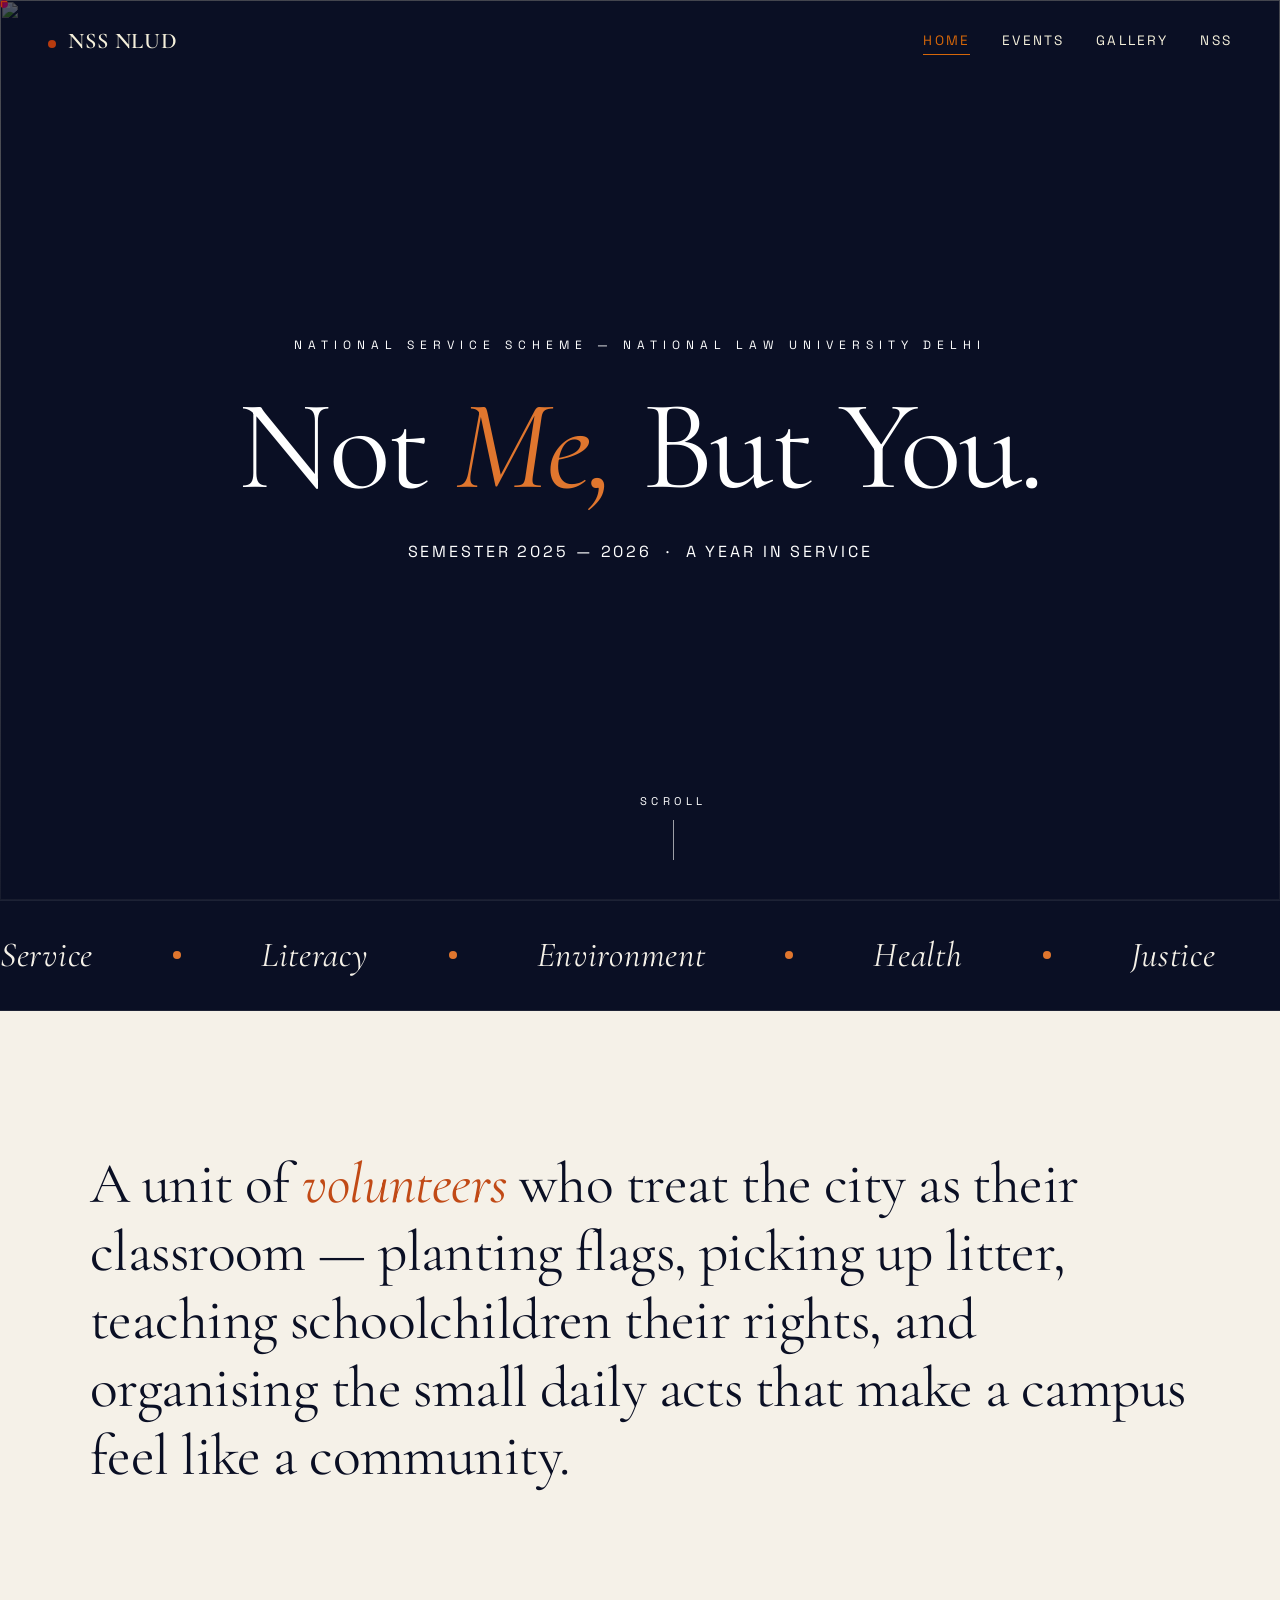
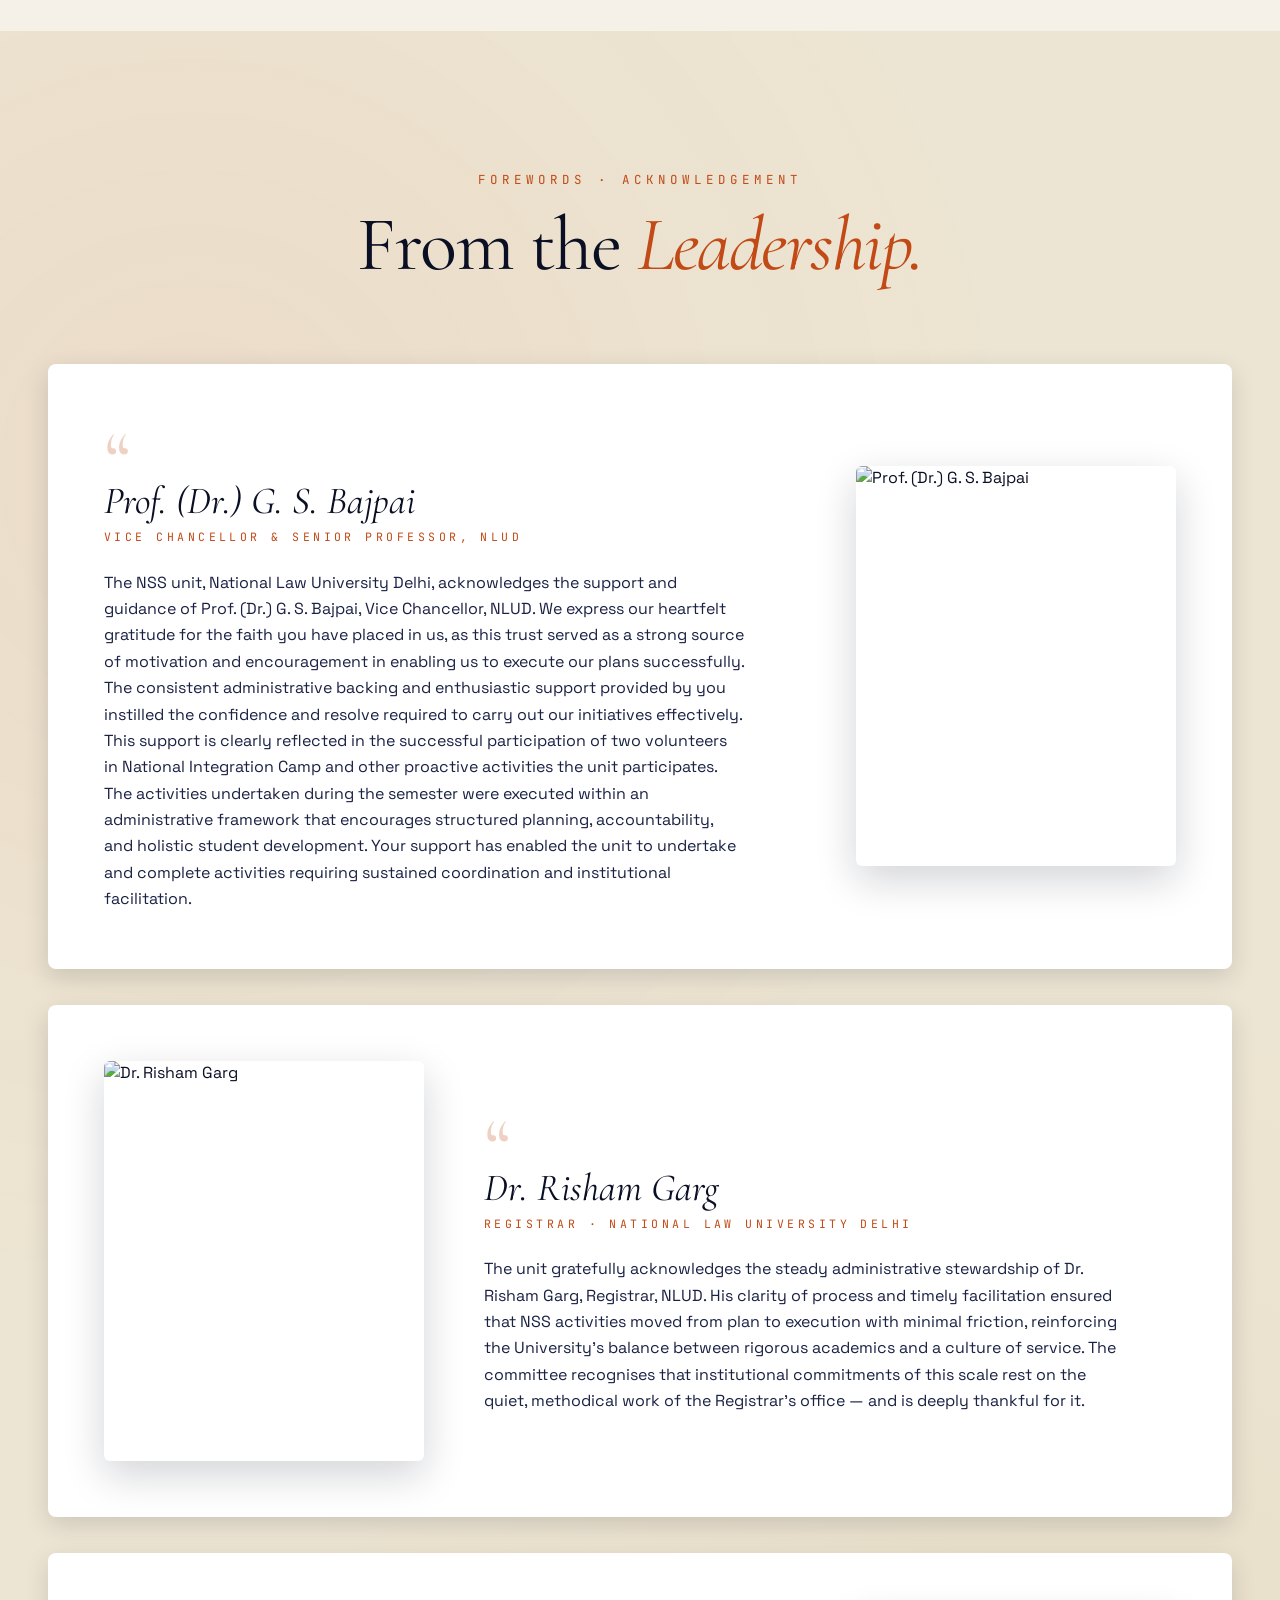
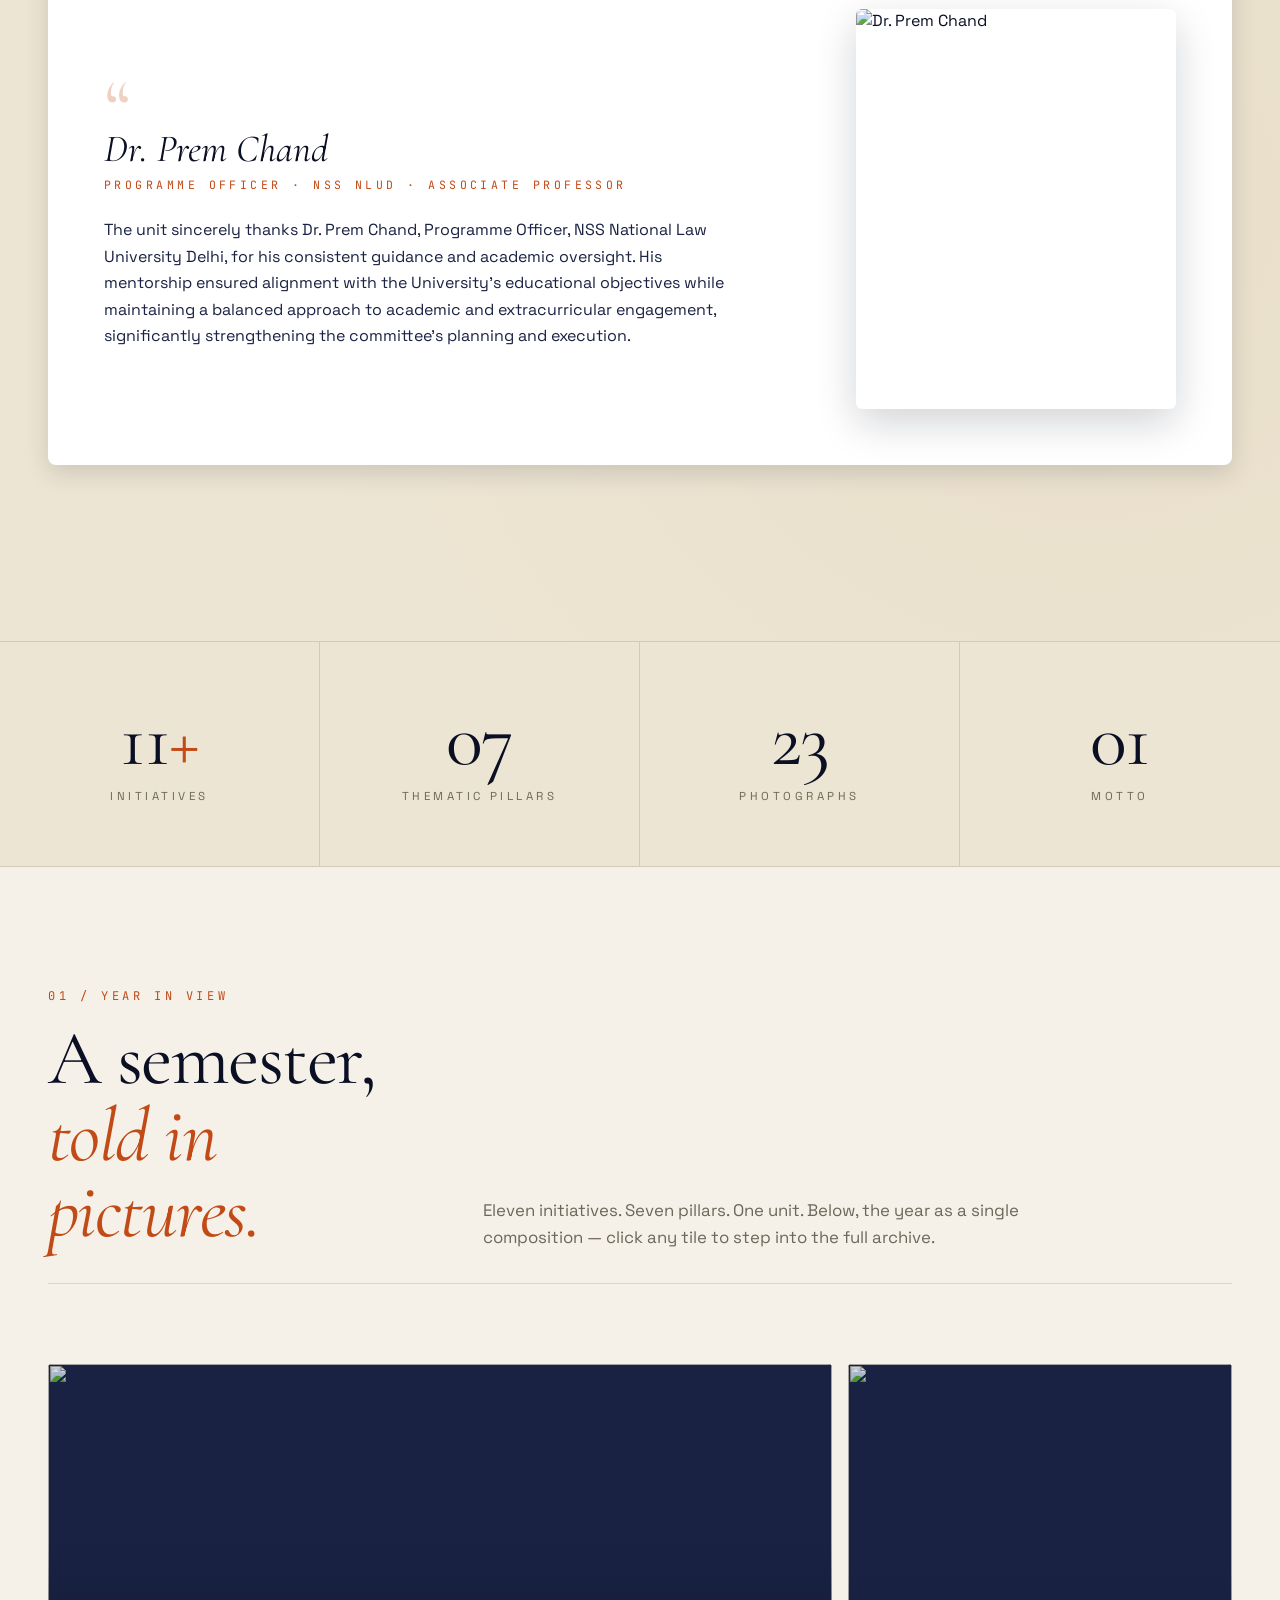
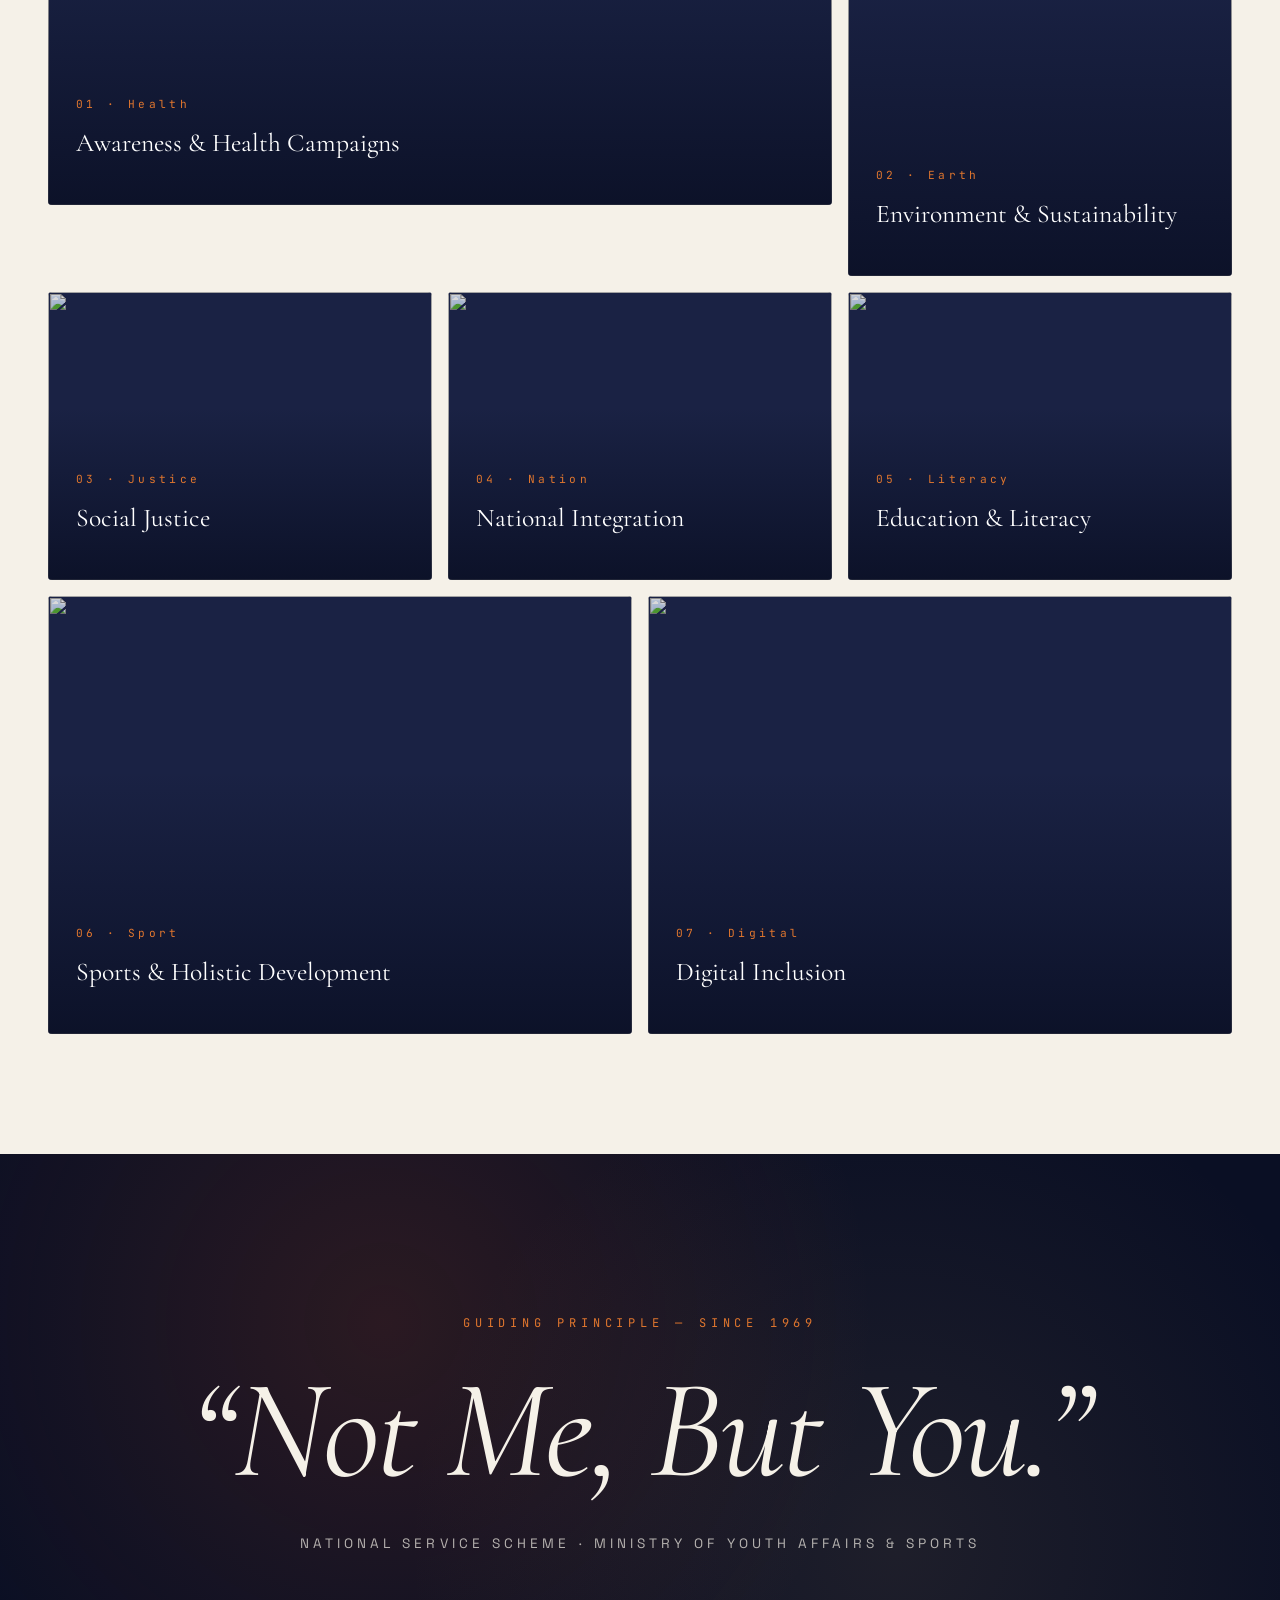
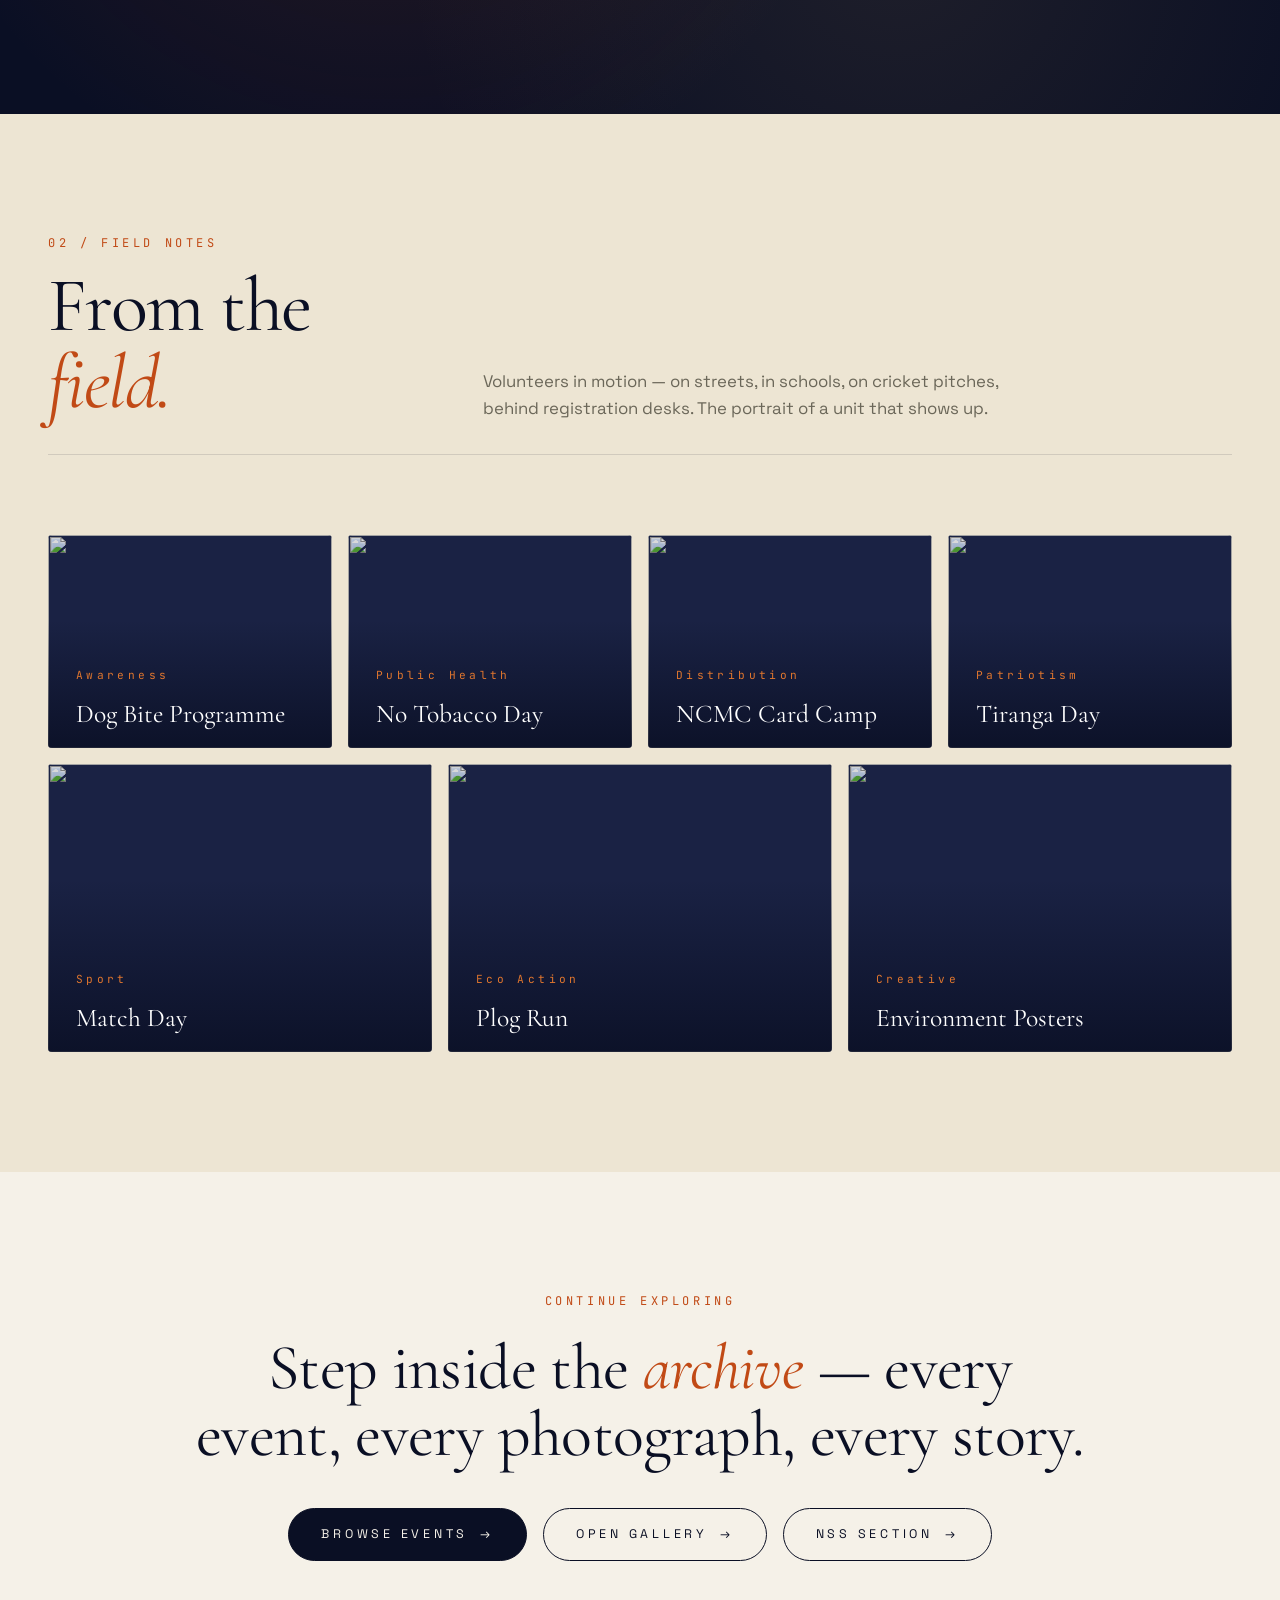
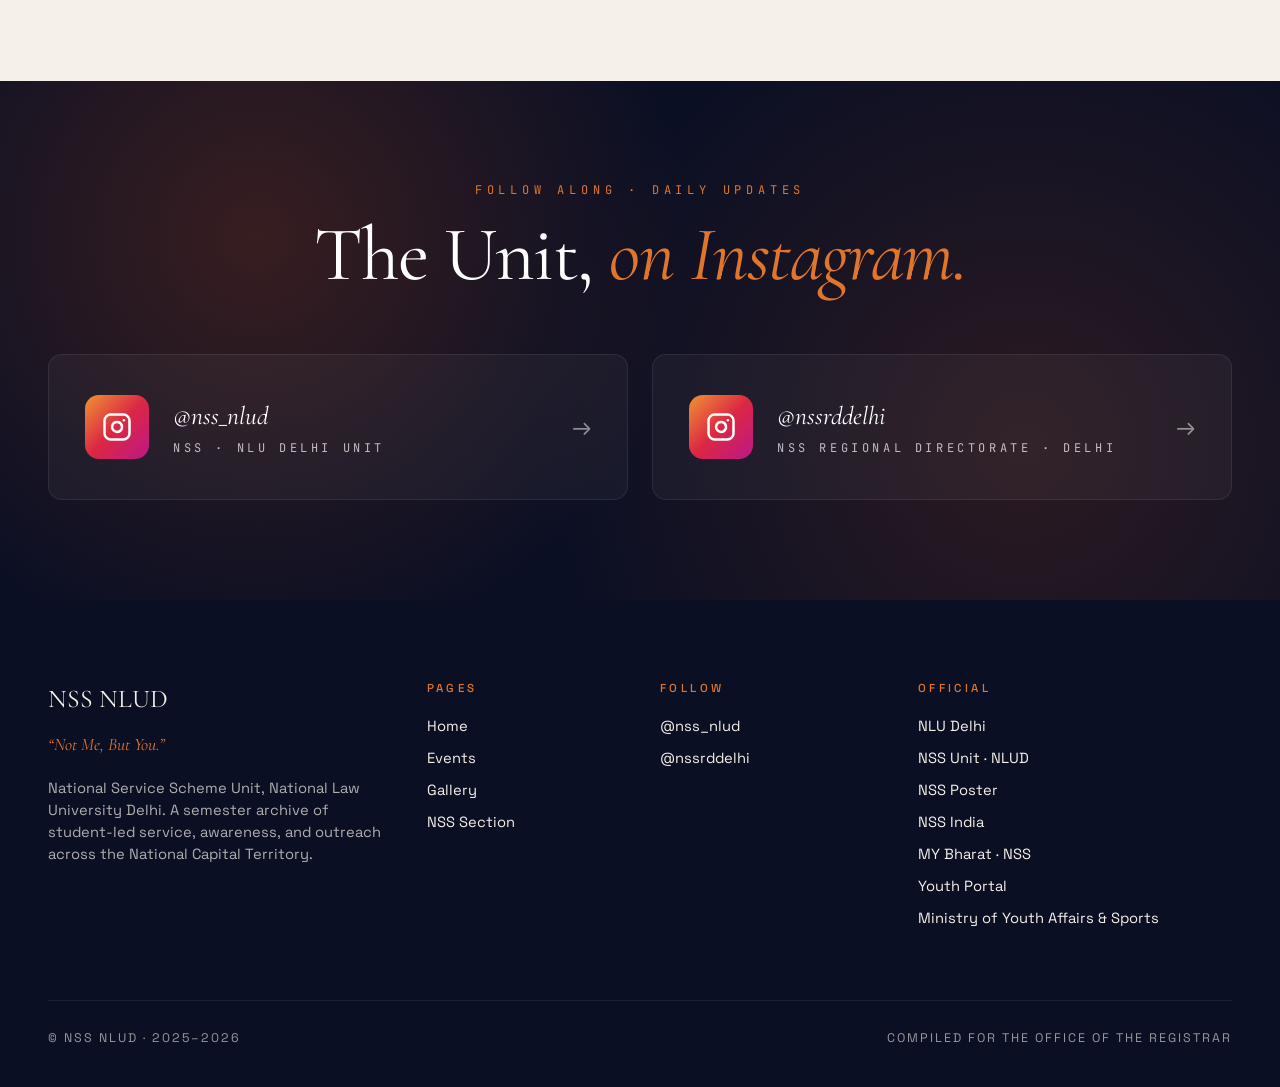
==== commit 4570ecfc: "Update foreword portraits, show loader 3s on every internal link click - Swap VC Bajpai and Dr. Prem" ====
--- a/ncc-nss-portal/index.html
+++ b/ncc-nss-portal/index.html
@@ -77,7 +77,7 @@
 
     <article class="foreword-card reveal-up">
       <div class="foreword-portrait">
-        <img src="https://i.ibb.co/m5hzNHMC/krq-Z9zi-F.jpg" alt="Prof. (Dr.) G. S. Bajpai" loading="lazy">
+        <img src="https://i.ibb.co/5X2HgMSW/Jt-Pv-S28-D.jpg" alt="Prof. (Dr.) G. S. Bajpai" loading="lazy">
       </div>
       <div class="foreword-body">
         <div class="foreword-mark">&ldquo;</div>
@@ -101,7 +101,7 @@
 
     <article class="foreword-card reveal-up">
       <div class="foreword-portrait">
-        <img src="https://i.ibb.co/209SjdqS/O037G2SF.jpg" alt="Dr. Prem Chand" loading="lazy">
+        <img src="https://i.ibb.co/JFqM2mbG/Ao-Ybp-EWj.jpg" alt="Dr. Prem Chand" loading="lazy">
       </div>
       <div class="foreword-body">
         <div class="foreword-mark">&ldquo;</div>
@@ -327,24 +327,38 @@
 </footer>
 
 <script>
-  // Loader: skip on subsequent navigation within the same session
+  // Loader: show for 3s on initial load, and on every internal-link click
   (function(){
     const loader = document.getElementById('loader');
     if (!loader) return;
-    if (sessionStorage.getItem('nss_loaded') === '1') {
-      loader.classList.add('hidden');
-      return;
-    }
+
+    const show = () => {
+      loader.classList.remove('hidden');
+    };
     const hide = () => {
       loader.classList.add('hidden');
-      sessionStorage.setItem('nss_loaded', '1');
     };
-    if (document.readyState === 'complete' || document.readyState === 'interactive') {
-      setTimeout(hide, 300);
-    } else {
-      document.addEventListener('DOMContentLoaded', () => setTimeout(hide, 300));
-    }
-    setTimeout(hide, 2200);
+
+    // Initial page load: keep loader visible for 3s
+    setTimeout(hide, 3000);
+
+    // Click any internal link → show loader 3s, then navigate
+    document.addEventListener('click', (e) => {
+      const a = e.target.closest('a');
+      if (!a) return;
+      const href = a.getAttribute('href');
+      if (!href) return;
+      if (a.target === '_blank' || a.hasAttribute('download')) return;
+      if (href.startsWith('mailto:') || href.startsWith('tel:') || href.startsWith('#')) return;
+      if (/^https?:/i.test(href)) {
+        try {
+          if (new URL(href).origin !== window.location.origin) return;
+        } catch (_) { return; }
+      }
+      e.preventDefault();
+      show();
+      setTimeout(() => { window.location.href = href; }, 3000);
+    });
   })();
 
   const nav = document.getElementById('nav');
--- a/ncc-nss-portal/css/style.css
+++ b/ncc-nss-portal/css/style.css
@@ -64,51 +64,33 @@
   display: flex;
   align-items: center;
   justify-content: center;
-  transition: opacity 0.8s var(--ease), visibility 0.8s var(--ease);
-  animation: loader-autohide 0s linear 3s forwards;
-}
-.loader.hidden { opacity: 0; visibility: hidden; }
-@keyframes loader-autohide {
-  to { opacity: 0; visibility: hidden; pointer-events: none; }
-}
+  transition: opacity 0.5s var(--ease), visibility 0.5s var(--ease);
+}
+.loader.hidden { opacity: 0; visibility: hidden; pointer-events: none; }
 .loader-content {
   text-align: center;
   color: var(--bg);
 }
 .loader-emblem {
-  width: 80px;
-  height: 80px;
-  border: 2px solid var(--accent);
-  border-radius: 50%;
-  margin: 0 auto 20px;
-  position: relative;
-  animation: pulse 1.6s ease-in-out infinite;
-}
-.loader-emblem::before, .loader-emblem::after {
-  content: '';
-  position: absolute;
-  background: var(--accent);
-}
-.loader-emblem::before {
-  inset: 50% 0 0 0;
-  height: 2px;
-  transform: translateY(-50%);
-}
-.loader-emblem::after {
-  inset: 0 50% 0 0;
-  width: 2px;
-  transform: translateX(-50%);
+  width: 132px;
+  height: 132px;
+  margin: 0 auto 26px;
+  background-image: url('../img/nss-logo.svg');
+  background-repeat: no-repeat;
+  background-position: center;
+  background-size: contain;
+  animation: nss-spin 2.4s linear infinite;
+  filter: drop-shadow(0 6px 24px rgba(232, 73, 30, 0.25));
 }
 .loader-text {
   font-family: var(--serif);
   font-size: 1.2rem;
   letter-spacing: 0.4em;
   text-transform: uppercase;
-  opacity: 0.7;
-}
-@keyframes pulse {
-  0%, 100% { transform: scale(1); opacity: 1; }
-  50% { transform: scale(1.15); opacity: 0.5; }
+  opacity: 0.75;
+}
+@keyframes nss-spin {
+  to { transform: rotate(360deg); }
 }
 
 /* ===== CURSOR FOLLOWER (subtle) ===== */
